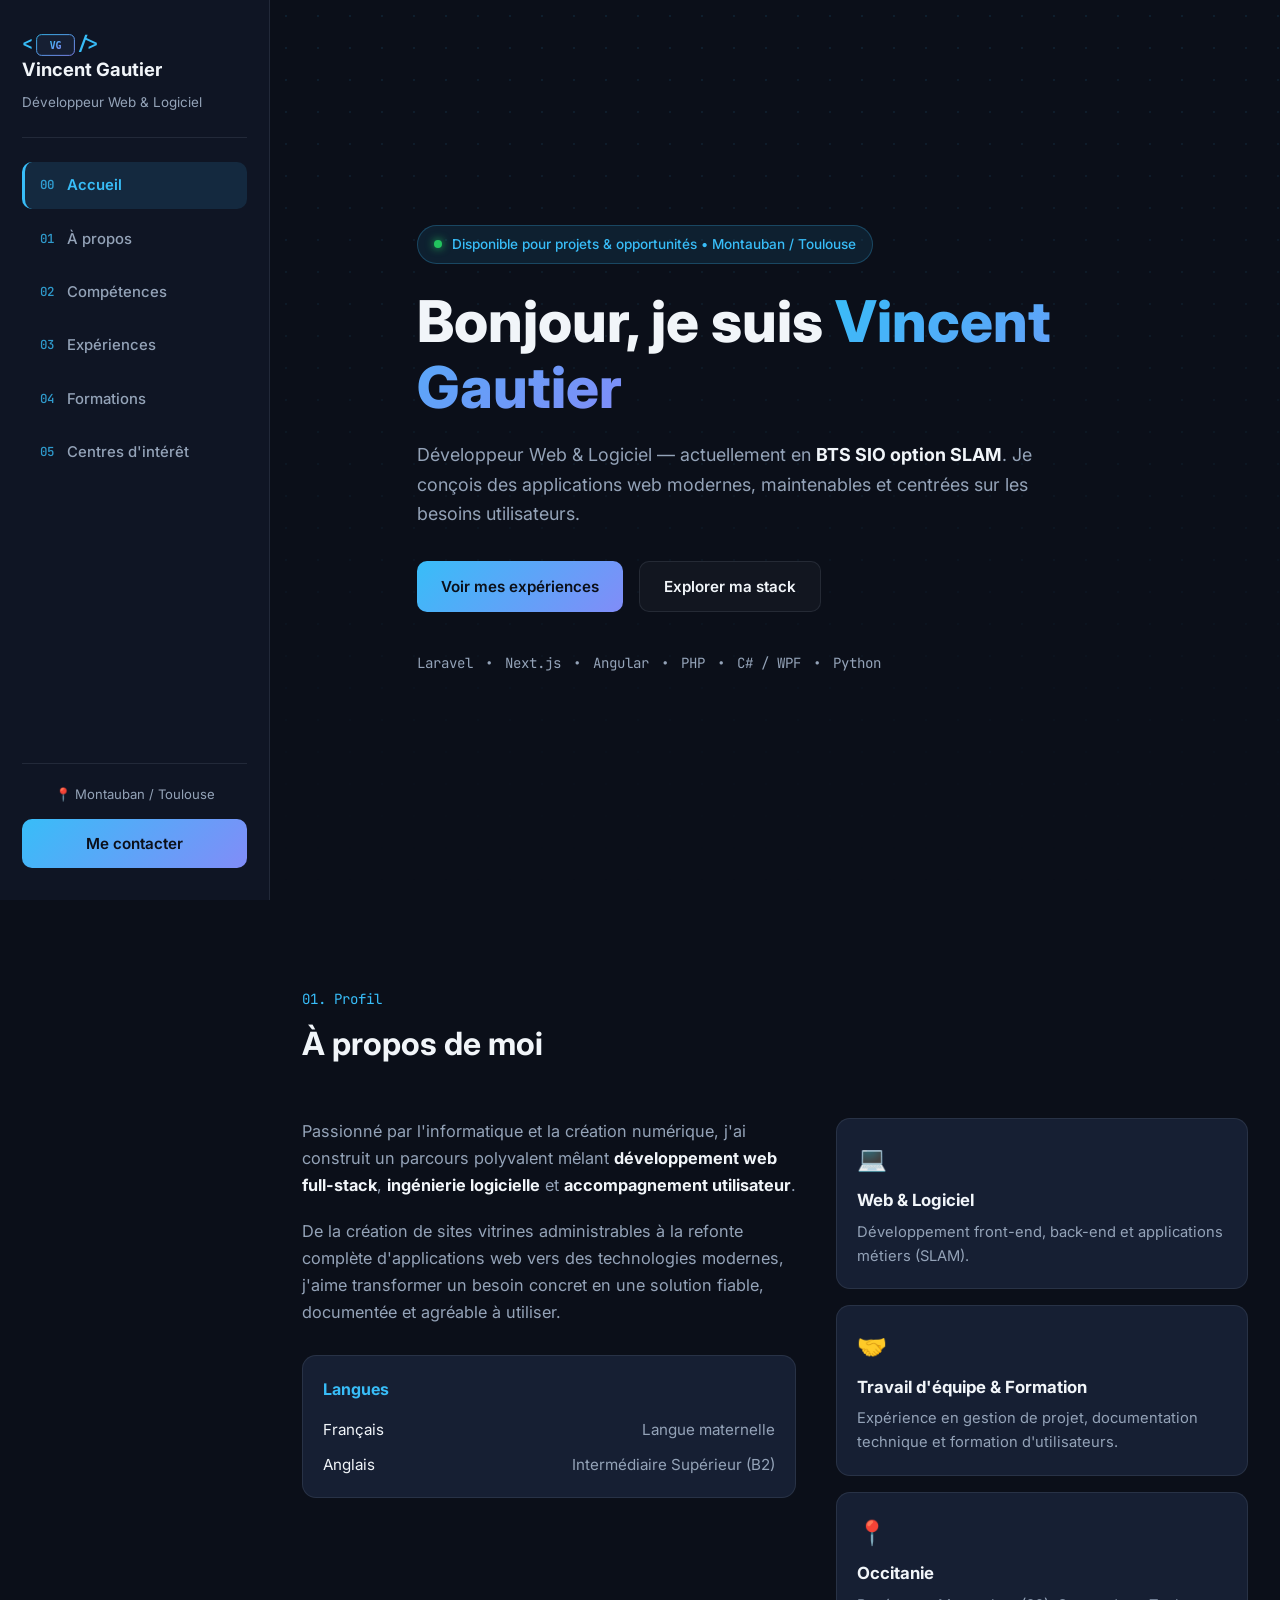
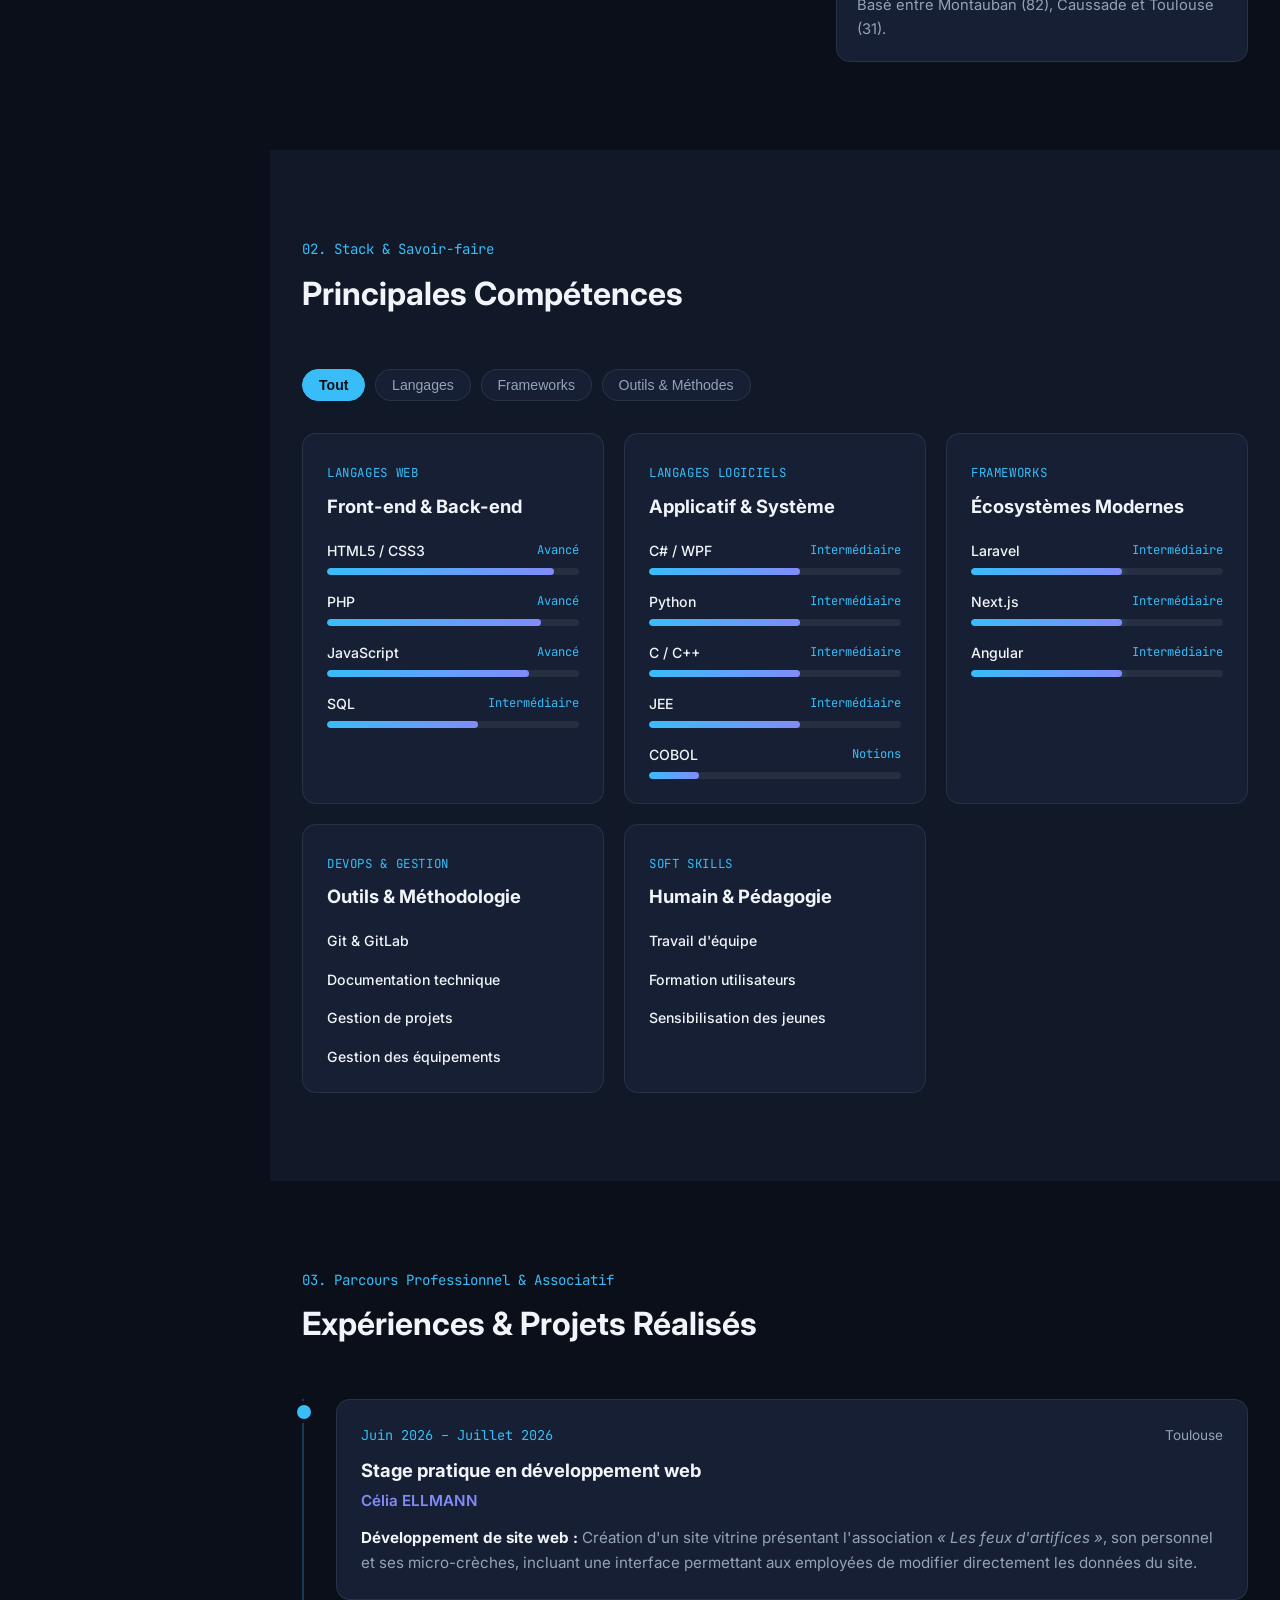
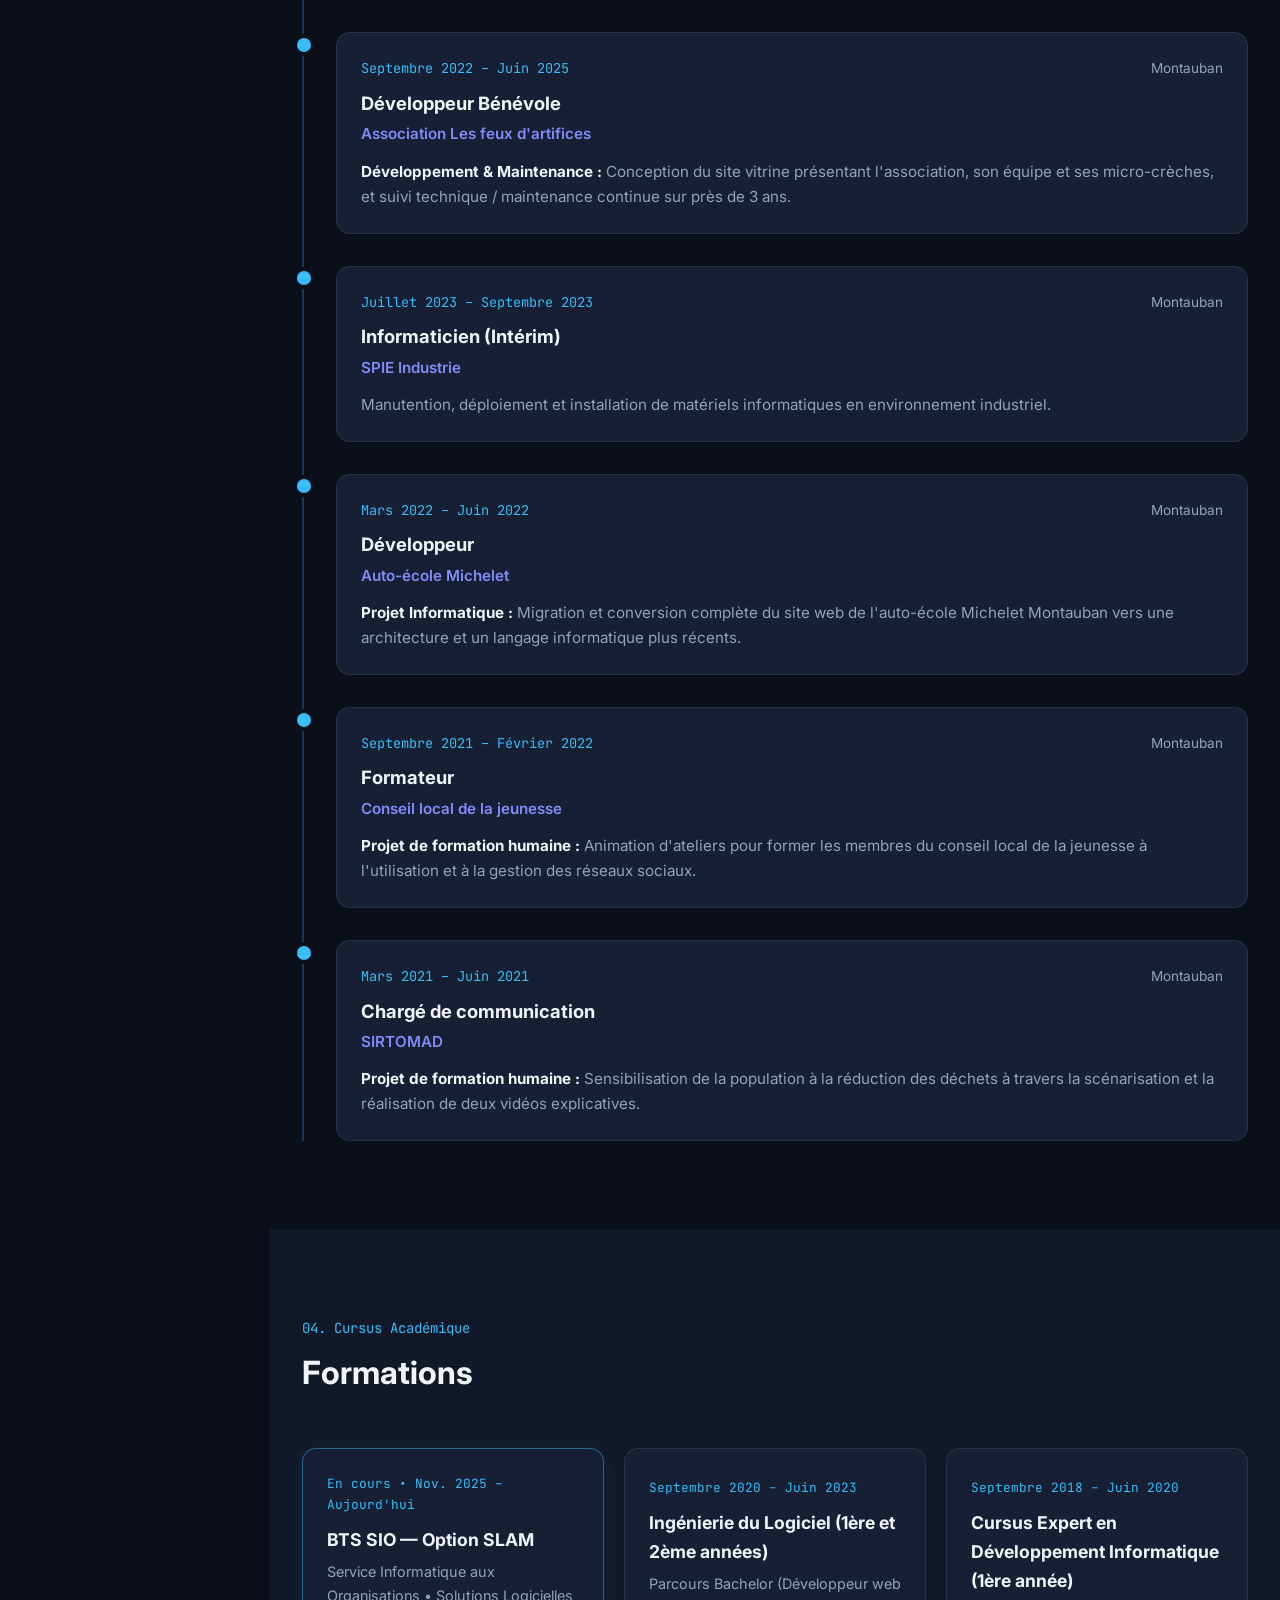
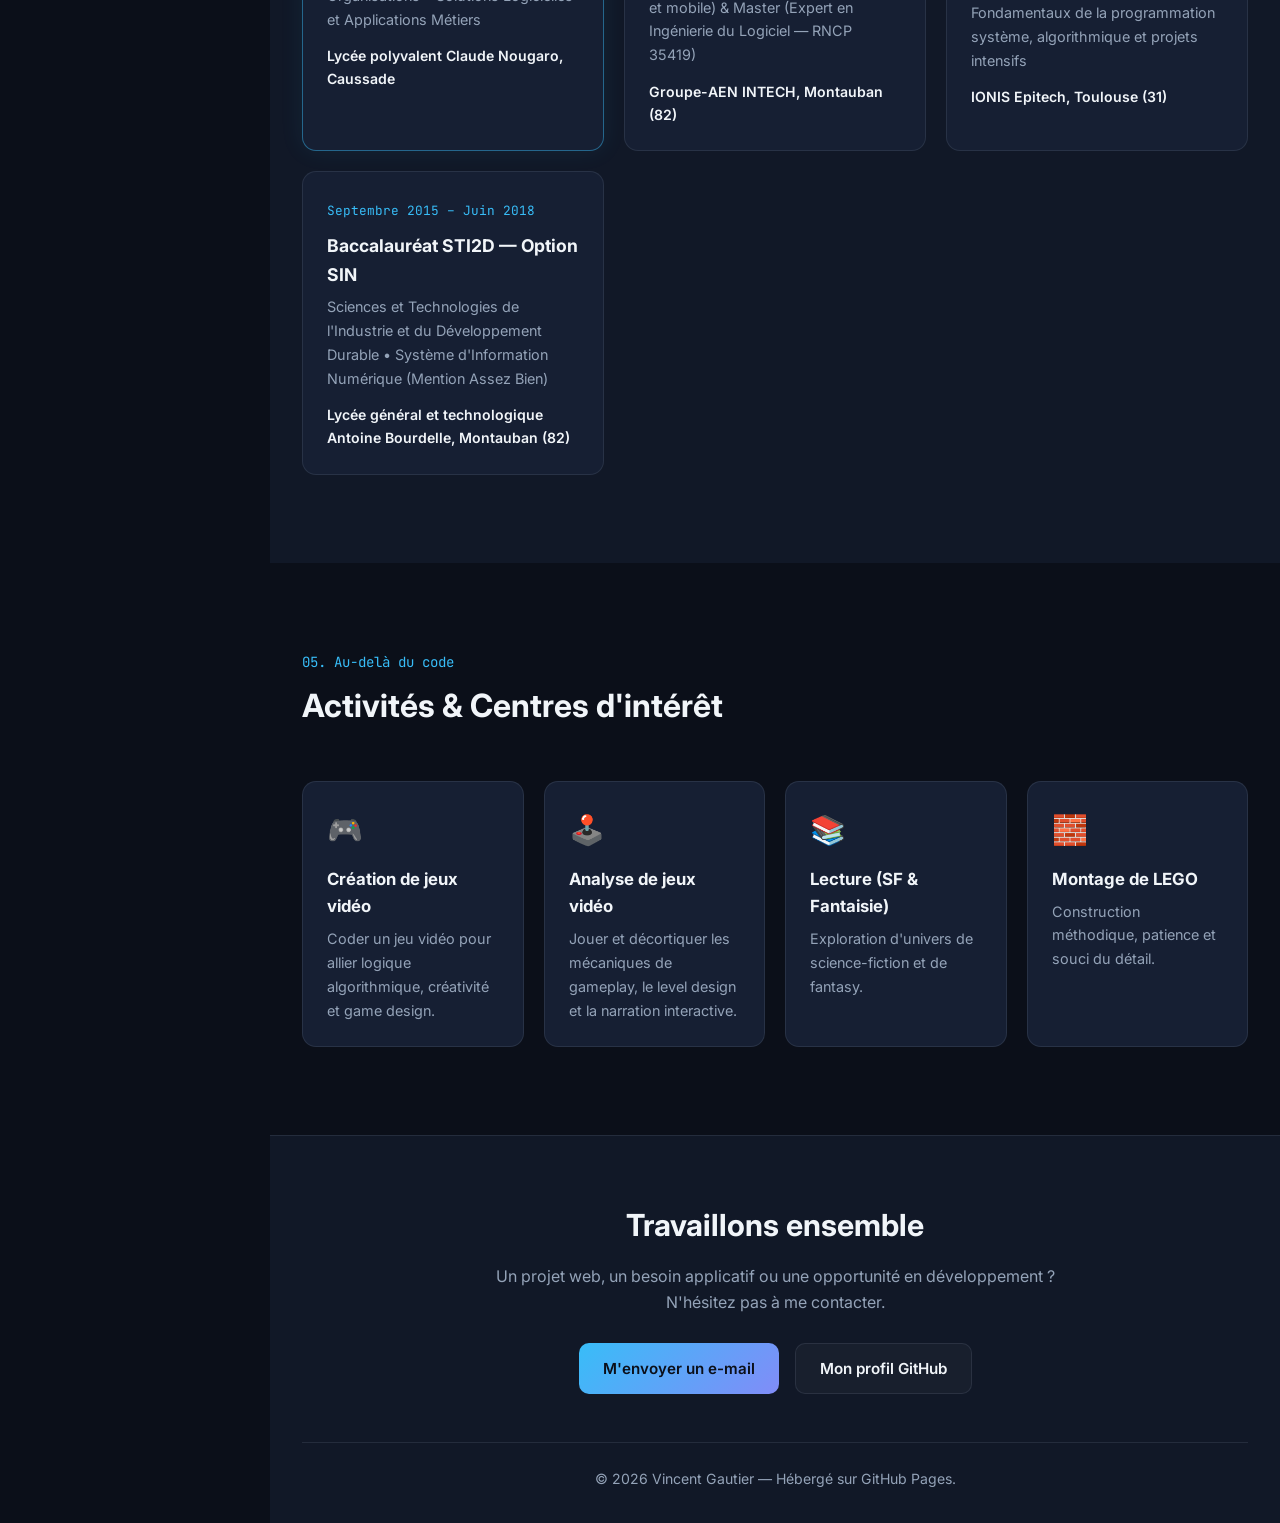
==== index.html @ a9431e76 "Update index.html" ====
<!DOCTYPE html>
<html lang="fr" class="scroll-smooth">
<head>
  <meta charset="UTF-8" />
  <meta name="viewport" content="width=device-width, initial-scale=1.0" />
  <title>Vincent Gautier — Développeur Web &amp; Logiciel</title>
  <meta name="description" content="Portfolio de Vincent Gautier, développeur web et logiciel basé à Montauban / Toulouse (Laravel, Next.js, Angular, C#, Python, PHP)." />
  <link rel="preconnect" href="https://fonts.googleapis.com">
  <link rel="preconnect" href="https://fonts.gstatic.com" crossorigin>
  <link href="https://fonts.googleapis.com/css2?family=Inter:wght@300;400;500;600;700;800&family=JetBrains+Mono:wght@400;500;600&display=swap" rel="stylesheet">
  <link rel="stylesheet" href="style.css" />
</head>
<body>
  <!-- Barre supérieure mobile uniquement -->
  <header class="mobile-topbar">
    <a href="#accueil" class="logo">
      <span class="logo-bracket">&lt;</span><img src="assets/vg-logo.svg" alt="VG" class="logo-img" /><span class="logo-bracket">/&gt;</span><br />
      <span class="logo-name">Vincent Gautier</span>
    </a>
    <button class="menu-toggle" id="menu-toggle" aria-label="Ouvrir le menu">
      <span></span>
      <span></span>
      <span></span>
    </button>
  </header>

  <!-- Overlay mobile -->
  <div class="sidebar-overlay" id="sidebar-overlay"></div>

  <!-- Navigation latérale gauche (Sidebar) -->
  <aside class="sidebar" id="sidebar">
    <div class="sidebar-header">
      <a href="#accueil" class="logo">
        <span class="logo-bracket">&lt;</span><img src="assets/vg-logo.svg" alt="VG" class="logo-img" /><span class="logo-bracket">/&gt;</span><br />
        <span class="logo-name">Vincent Gautier</span>
      </a>
      <p class="sidebar-role">Développeur Web &amp; Logiciel</p>
    </div>

    <nav class="nav-links" id="nav-links">
      <a href="#accueil" class="nav-item active">
        <span class="nav-num">00</span>
        <span>Accueil</span>
      </a>
      <a href="#a-propos" class="nav-item">
        <span class="nav-num">01</span>
        <span>À propos</span>
      </a>
      <a href="#competences" class="nav-item">
        <span class="nav-num">02</span>
        <span>Compétences</span>
      </a>
      <a href="#experiences" class="nav-item">
        <span class="nav-num">03</span>
        <span>Expériences</span>
      </a>
      <a href="#formations" class="nav-item">
        <span class="nav-num">04</span>
        <span>Formations</span>
      </a>
      <a href="#interets" class="nav-item">
        <span class="nav-num">05</span>
        <span>Centres d'intérêt</span>
      </a>
    </nav>

    <div class="sidebar-footer">
      <div class="sidebar-location">📍 Montauban / Toulouse</div>
      <a href="#contact" class="btn btn-primary btn-block">Me contacter</a>
    </div>
  </aside>

  <!-- Contenu principal -->
  <main class="main-content">
    <!-- Hero Section -->
    <section class="hero" id="accueil">
      <div class="hero-bg-grid"></div>
      <div class="container hero-content">
        <div class="hero-badge">
          <span class="status-dot"></span>
          Disponible pour projets &amp; opportunités • Montauban / Toulouse
        </div>
        <h1 class="hero-title">
          Bonjour, je suis <span class="gradient-text">Vincent Gautier</span>
        </h1>
        <p class="hero-subtitle">
          Développeur Web &amp; Logiciel — actuellement en <strong>BTS SIO option SLAM</strong>. Je conçois des applications web modernes, maintenables et centrées sur les besoins utilisateurs.
        </p>
        <div class="hero-actions">
          <a href="#experiences" class="btn btn-primary">Voir mes expériences</a>
          <a href="#competences" class="btn btn-outline">Explorer ma stack</a>
        </div>
        <div class="hero-tech-strip">
          <span>Laravel</span>
          <span>•</span>
          <span>Next.js</span>
          <span>•</span>
          <span>Angular</span>
          <span>•</span>
          <span>PHP</span>
          <span>•</span>
          <span>C# / WPF</span>
          <span>•</span>
          <span>Python</span>
        </div>
      </div>
    </section>

    <!-- À propos -->
    <section class="section" id="a-propos">
      <div class="container">
        <div class="section-header">
          <span class="section-tag">01. Profil</span>
          <h2>À propos de moi</h2>
        </div>
        <div class="about-grid">
          <div class="about-text">
            <p>
              Passionné par l'informatique et la création numérique, j'ai construit un parcours polyvalent mêlant <strong>développement web full-stack</strong>, <strong>ingénierie logicielle</strong> et <strong>accompagnement utilisateur</strong>.
            </p>
            <p>
              De la création de sites vitrines administrables à la refonte complète d'applications web vers des technologies modernes, j'aime transformer un besoin concret en une solution fiable, documentée et agréable à utiliser.
            </p>
            <div class="languages-box">
              <h3>Langues</h3>
              <div class="lang-list">
                <div class="lang-item">
                  <span class="lang-name">Français</span>
                  <span class="lang-level">Langue maternelle</span>
                </div>
                <div class="lang-item">
                  <span class="lang-name">Anglais</span>
                  <span class="lang-level">Intermédiaire Supérieur (B2)</span>
                </div>
              </div>
            </div>
          </div>
          <div class="about-cards">
            <div class="stat-card">
              <div class="stat-icon">💻</div>
              <h3>Web &amp; Logiciel</h3>
              <p>Développement front-end, back-end et applications métiers (SLAM).</p>
            </div>
            <div class="stat-card">
              <div class="stat-icon">🤝</div>
              <h3>Travail d'équipe &amp; Formation</h3>
              <p>Expérience en gestion de projet, documentation technique et formation d'utilisateurs.</p>
            </div>
            <div class="stat-card">
              <div class="stat-icon">📍</div>
              <h3>Occitanie</h3>
              <p>Basé entre Montauban (82), Caussade et Toulouse (31).</p>
            </div>
          </div>
        </div>
      </div>
    </section>

    <!-- Compétences -->
    <section class="section section-alt" id="competences">
      <div class="container">
        <div class="section-header">
          <span class="section-tag">02. Stack &amp; Savoir-faire</span>
          <h2>Principales Compétences</h2>
        </div>

        <div class="skills-filter" id="skills-filter">
          <button class="filter-btn active" data-filter="all">Tout</button>
          <button class="filter-btn" data-filter="langages">Langages</button>
          <button class="filter-btn" data-filter="frameworks">Frameworks</button>
          <button class="filter-btn" data-filter="outils">Outils &amp; Méthodes</button>
        </div>

        <div class="skills-grid" id="skills-grid">
          <!-- Langages Web -->
          <div class="skill-card" data-category="langages">
            <div class="skill-card-header">
              <span class="skill-category-badge">Langages Web</span>
            </div>
            <h3>Front-end &amp; Back-end</h3>
            <div class="skill-list">
              <div class="skill-item">
                <div class="skill-info">
                  <span class="skill-name">HTML5 / CSS3</span>
                  <span class="skill-level">Avancé</span>
                </div>
                <div class="skill-bar"><div class="skill-progress" style="width: 90%;"></div></div>
              </div>
              <div class="skill-item">
                <div class="skill-info">
                  <span class="skill-name">PHP</span>
                  <span class="skill-level">Avancé</span>
                </div>
                <div class="skill-bar"><div class="skill-progress" style="width: 85%;"></div></div>
              </div>
              <div class="skill-item">
                <div class="skill-info">
                  <span class="skill-name">JavaScript</span>
                  <span class="skill-level">Avancé</span>
                </div>
                <div class="skill-bar"><div class="skill-progress" style="width: 80%;"></div></div>
              </div>
              <div class="skill-item">
                <div class="skill-info">
                  <span class="skill-name">SQL</span>
                  <span class="skill-level">Intermédiaire</span>
                </div>
                <div class="skill-bar"><div class="skill-progress" style="width: 60%;"></div></div>
              </div>
            </div>
          </div>

          <!-- Langages Logiciels -->
          <div class="skill-card" data-category="langages">
            <div class="skill-card-header">
              <span class="skill-category-badge">Langages Logiciels</span>
            </div>
            <h3>Applicatif &amp; Système</h3>
            <div class="skill-list">
              <div class="skill-item">
                <div class="skill-info">
                  <span class="skill-name">C# / WPF</span>
                  <span class="skill-level">Intermédiaire</span>
                </div>
                <div class="skill-bar"><div class="skill-progress" style="width: 60%;"></div></div>
              </div>
              <div class="skill-item">
                <div class="skill-info">
                  <span class="skill-name">Python</span>
                  <span class="skill-level">Intermédiaire</span>
                </div>
                <div class="skill-bar"><div class="skill-progress" style="width: 60%;"></div></div>
              </div>
              <div class="skill-item">
                <div class="skill-info">
                  <span class="skill-name">C / C++</span>
                  <span class="skill-level">Intermédiaire</span>
                </div>
                <div class="skill-bar"><div class="skill-progress" style="width: 60%;"></div></div>
              </div>
              <div class="skill-item">
                <div class="skill-info">
                  <span class="skill-name">JEE</span>
                  <span class="skill-level">Intermédiaire</span>
                </div>
                <div class="skill-bar"><div class="skill-progress" style="width: 60%;"></div></div>
              </div>
              <div class="skill-item">
                <div class="skill-info">
                  <span class="skill-name">COBOL</span>
                  <span class="skill-level">Notions</span>
                </div>
                <div class="skill-bar"><div class="skill-progress" style="width: 20%;"></div></div>
              </div>
            </div>
          </div>

          <!-- Frameworks -->
          <div class="skill-card" data-category="frameworks">
            <div class="skill-card-header">
              <span class="skill-category-badge">Frameworks</span>
            </div>
            <h3>Écosystèmes Modernes</h3>
            <div class="skill-list">
              <div class="skill-item">
                <div class="skill-info">
                  <span class="skill-name">Laravel</span>
                  <span class="skill-level">Intermédiaire</span>
                </div>
                <div class="skill-bar"><div class="skill-progress highlight" style="width: 60%;"></div></div>
              </div>
              <div class="skill-item">
                <div class="skill-info">
                  <span class="skill-name">Next.js</span>
                  <span class="skill-level">Intermédiaire</span>
                </div>
                <div class="skill-bar"><div class="skill-progress highlight" style="width: 60%;"></div></div>
              </div>
              <div class="skill-item">
                <div class="skill-info">
                  <span class="skill-name">Angular</span>
                  <span class="skill-level">Intermédiaire</span>
                </div>
                <div class="skill-bar"><div class="skill-progress highlight" style="width: 60%;"></div></div>
              </div>
            </div>
          </div>

          <!-- Outils & Méthodes -->
          <div class="skill-card" data-category="outils">
            <div class="skill-card-header">
              <span class="skill-category-badge">DevOps &amp; Gestion</span>
            </div>
            <h3>Outils &amp; Méthodologie</h3>
            <div class="skill-list">
              <div class="skill-item">
                <div class="skill-info">
                  <span class="skill-name">Git &amp; GitLab</span>
                </div>
              </div>
              <div class="skill-item">
                <div class="skill-info">
                  <span class="skill-name">Documentation technique</span>
                </div>
              </div>
              <div class="skill-item">
                <div class="skill-info">
                  <span class="skill-name">Gestion de projets</span>
                </div>
              </div>
              <div class="skill-item">
                <div class="skill-info">
                  <span class="skill-name">Gestion des équipements</span>
                </div>
              </div>
            </div>
          </div>

          <!-- Soft Skills -->
          <div class="skill-card" data-category="outils">
            <div class="skill-card-header">
              <span class="skill-category-badge">Soft Skills</span>
            </div>
            <h3>Humain &amp; Pédagogie</h3>
            <div class="skill-list">
              <div class="skill-item">
                <div class="skill-info">
                  <span class="skill-name">Travail d'équipe</span>
                </div>
              </div>
              <div class="skill-item">
                <div class="skill-info">
                  <span class="skill-name">Formation utilisateurs</span>
                </div>
              </div>
              <div class="skill-item">
                <div class="skill-info">
                  <span class="skill-name">Sensibilisation des jeunes</span>
                </div>
              </div>
            </div>
          </div>
        </div>
      </div>
    </section>

    <!-- Expériences -->
    <section class="section" id="experiences">
      <div class="container">
        <div class="section-header">
          <span class="section-tag">03. Parcours Professionnel &amp; Associatif</span>
          <h2>Expériences &amp; Projets Réalisés</h2>
        </div>

        <div class="timeline">
          <article class="timeline-item">
            <div class="timeline-marker"></div>
            <div class="timeline-content">
              <div class="timeline-top">
                <span class="timeline-date">Juin 2026 – Juillet 2026</span>
                <span class="timeline-location">Toulouse</span>
              </div>
              <h3>Stage pratique en développement web</h3>
              <p class="timeline-company">Célia ELLMANN</p>
              <p class="timeline-desc">
                <strong>Développement de site web :</strong> Création d'un site vitrine présentant l'association <em>« Les feux d'artifices »</em>, son personnel et ses micro-crèches, incluant une interface permettant aux employées de modifier directement les données du site.
              </p>
            </div>
          </article>

          <article class="timeline-item">
            <div class="timeline-marker"></div>
            <div class="timeline-content">
              <div class="timeline-top">
                <span class="timeline-date">Septembre 2022 – Juin 2025</span>
                <span class="timeline-location">Montauban</span>
              </div>
              <h3>Développeur Bénévole</h3>
              <p class="timeline-company">Association Les feux d'artifices</p>
              <p class="timeline-desc">
                <strong>Développement &amp; Maintenance :</strong> Conception du site vitrine présentant l'association, son équipe et ses micro-crèches, et suivi technique / maintenance continue sur près de 3 ans.
              </p>
            </div>
          </article>

          <article class="timeline-item">
            <div class="timeline-marker"></div>
            <div class="timeline-content">
              <div class="timeline-top">
                <span class="timeline-date">Juillet 2023 – Septembre 2023</span>
                <span class="timeline-location">Montauban</span>
              </div>
              <h3>Informaticien (Intérim)</h3>
              <p class="timeline-company">SPIE Industrie</p>
              <p class="timeline-desc">
                Manutention, déploiement et installation de matériels informatiques en environnement industriel.
              </p>
            </div>
          </article>

          <article class="timeline-item">
            <div class="timeline-marker"></div>
            <div class="timeline-content">
              <div class="timeline-top">
                <span class="timeline-date">Mars 2022 – Juin 2022</span>
                <span class="timeline-location">Montauban</span>
              </div>
              <h3>Développeur</h3>
              <p class="timeline-company">Auto-école Michelet</p>
              <p class="timeline-desc">
                <strong>Projet Informatique :</strong> Migration et conversion complète du site web de l'auto-école Michelet Montauban vers une architecture et un langage informatique plus récents.
              </p>
            </div>
          </article>

          <article class="timeline-item">
            <div class="timeline-marker"></div>
            <div class="timeline-content">
              <div class="timeline-top">
                <span class="timeline-date">Septembre 2021 – Février 2022</span>
                <span class="timeline-location">Montauban</span>
              </div>
              <h3>Formateur</h3>
              <p class="timeline-company">Conseil local de la jeunesse</p>
              <p class="timeline-desc">
                <strong>Projet de formation humaine :</strong> Animation d'ateliers pour former les membres du conseil local de la jeunesse à l'utilisation et à la gestion des réseaux sociaux.
              </p>
            </div>
          </article>

          <article class="timeline-item">
            <div class="timeline-marker"></div>
            <div class="timeline-content">
              <div class="timeline-top">
                <span class="timeline-date">Mars 2021 – Juin 2021</span>
                <span class="timeline-location">Montauban</span>
              </div>
              <h3>Chargé de communication</h3>
              <p class="timeline-company">SIRTOMAD</p>
              <p class="timeline-desc">
                <strong>Projet de formation humaine :</strong> Sensibilisation de la population à la réduction des déchets à travers la scénarisation et la réalisation de deux vidéos explicatives.
              </p>
            </div>
          </article>
        </div>
      </div>
    </section>

    <!-- Formations -->
    <section class="section section-alt" id="formations">
      <div class="container">
        <div class="section-header">
          <span class="section-tag">04. Cursus Académique</span>
          <h2>Formations</h2>
        </div>

        <div class="education-grid">
          <div class="edu-card current">
            <div class="edu-badge">En cours • Nov. 2025 – Aujourd'hui</div>
            <h3>BTS SIO — Option SLAM</h3>
            <p class="edu-subtitle">Service Informatique aux Organisations • Solutions Logicielles et Applications Métiers</p>
            <p class="edu-school">Lycée polyvalent Claude Nougaro, Caussade</p>
          </div>

          <div class="edu-card">
            <div class="edu-badge">Septembre 2020 – Juin 2023</div>
            <h3>Ingénierie du Logiciel (1ère et 2ème années)</h3>
            <p class="edu-subtitle">Parcours Bachelor (Développeur web et mobile) &amp; Master (Expert en Ingénierie du Logiciel — RNCP 35419)</p>
            <p class="edu-school">Groupe-AEN INTECH, Montauban (82)</p>
          </div>

          <div class="edu-card">
            <div class="edu-badge">Septembre 2018 – Juin 2020</div>
            <h3>Cursus Expert en Développement Informatique (1ère année)</h3>
            <p class="edu-subtitle">Fondamentaux de la programmation système, algorithmique et projets intensifs</p>
            <p class="edu-school">IONIS Epitech, Toulouse (31)</p>
          </div>

          <div class="edu-card">
            <div class="edu-badge">Septembre 2015 – Juin 2018</div>
            <h3>Baccalauréat STI2D — Option SIN</h3>
            <p class="edu-subtitle">Sciences et Technologies de l'Industrie et du Développement Durable • Système d'Information Numérique (Mention Assez Bien)</p>
            <p class="edu-school">Lycée général et technologique Antoine Bourdelle, Montauban (82)</p>
          </div>
        </div>
      </div>
    </section>

    <!-- Centres d'intérêt -->
    <section class="section" id="interets">
      <div class="container">
        <div class="section-header">
          <span class="section-tag">05. Au-delà du code</span>
          <h2>Activités &amp; Centres d'intérêt</h2>
        </div>

        <div class="interests-grid">
          <div class="interest-card">
            <span class="interest-icon">🎮</span>
            <h3>Création de jeux vidéo</h3>
            <p>Coder un jeu vidéo pour allier logique algorithmique, créativité et game design.</p>
          </div>
          <div class="interest-card">
            <span class="interest-icon">🕹️</span>
            <h3>Analyse de jeux vidéo</h3>
            <p>Jouer et décortiquer les mécaniques de gameplay, le level design et la narration interactive.</p>
          </div>
          <div class="interest-card">
            <span class="interest-icon">📚</span>
            <h3>Lecture (SF &amp; Fantaisie)</h3>
            <p>Exploration d'univers de science-fiction et de fantasy.</p>
          </div>
          <div class="interest-card">
            <span class="interest-icon">🧱</span>
            <h3>Montage de LEGO</h3>
            <p>Construction méthodique, patience et souci du détail.</p>
          </div>
        </div>
      </div>
    </section>

    <!-- Contact / Footer -->
    <footer class="footer" id="contact">
      <div class="container footer-content">
        <div class="footer-cta">
          <h2>Travaillons ensemble</h2>
          <p>Un projet web, un besoin applicatif ou une opportunité en développement ? N'hésitez pas à me contacter.</p>
          <div class="footer-buttons">
            <a href="mailto:contact@exemple.fr" class="btn btn-primary">M'envoyer un e-mail</a>
            <a href="https://github.com/" target="_blank" rel="noopener noreferrer" class="btn btn-outline">Mon profil GitHub</a>
          </div>
        </div>
        <div class="footer-bottom">
          <p>© <span id="year"></span> Vincent Gautier — Hébergé sur GitHub Pages.</p>
        </div>
      </div>
    </footer>
  </main>

  <script src="script.js"></script>
</body>
</html>
---- style.css ----
:root {
  --bg: #0b0f19;
  --bg-alt: #111827;
  --sidebar-bg: #0f1524;
  --card-bg: #161f33;
  --card-border: rgba(148, 163, 184, 0.14);
  --text: #f1f5f9;
  --text-muted: #94a3b8;
  --primary: #38bdf8;
  --primary-dark: #0284c7;
  --accent: #818cf8;
  --sidebar-width: 270px;
  --radius: 14px;
  --transition: 0.25s ease;
}

* {
  box-sizing: border-box;
  margin: 0;
  padding: 0;
}

body {
  font-family: 'Inter', -apple-system, BlinkMacSystemFont, sans-serif;
  background-color: var(--bg);
  color: var(--text);
  line-height: 1.65;
  overflow-x: hidden;
}

.container {
  width: 100%;
  max-width: 1040px;
  margin: 0 auto;
  padding: 0 2rem;
}

/* Barre mobile (masquée sur desktop) */
.mobile-topbar {
  display: none;
}

.sidebar-overlay {
  display: none;
}

/* Menu latéral gauche (Sidebar) */
.sidebar {
  position: fixed;
  top: 0;
  left: 0;
  width: var(--sidebar-width);
  height: 100vh;
  background: var(--sidebar-bg);
  border-right: 1px solid var(--card-border);
  display: flex;
  flex-direction: column;
  justify-content: space-between;
  padding: 2rem 1.4rem;
  z-index: 1000;
  transition: transform 0.3s ease;
}

.sidebar-header {
  padding-bottom: 1.5rem;
  border-bottom: 1px solid var(--card-border);
}

.logo {
  display: inline-block;
  line-height: 1.25;
  text-decoration: none;
  color: var(--text);
  font-weight: 700;
  font-size: 1.15rem;
}

.logo-bracket {
  font-family: 'JetBrains Mono', monospace;
  color: var(--primary);
}

.logo-img {
  height: 22px;
  width: auto;
  vertical-align: middle;
  margin: 0 0.15rem;
}

.logo-name {
  display: inline-block;
  margin-top: 0.15rem;
}

.sidebar-role {
  margin-top: 0.45rem;
  font-size: 0.84rem;
  color: var(--text-muted);
}

.nav-links {
  display: flex;
  flex-direction: column;
  gap: 0.4rem;
  margin: 1.5rem 0 auto;
}

.nav-item {
  display: flex;
  align-items: center;
  gap: 0.85rem;
  padding: 0.7rem 0.9rem;
  border-radius: 10px;
  text-decoration: none;
  color: var(--text-muted);
  font-size: 0.93rem;
  font-weight: 500;
  transition: all var(--transition);
  border-left: 3px solid transparent;
}

.nav-num {
  font-family: 'JetBrains Mono', monospace;
  font-size: 0.78rem;
  color: var(--primary);
  opacity: 0.8;
}

.nav-item:hover {
  background: rgba(56, 189, 248, 0.08);
  color: var(--text);
}

.nav-item.active {
  background: rgba(56, 189, 248, 0.12);
  color: var(--primary);
  border-left-color: var(--primary);
  font-weight: 600;
}

.sidebar-footer {
  padding-top: 1.25rem;
  border-top: 1px solid var(--card-border);
  display: flex;
  flex-direction: column;
  gap: 0.85rem;
}

.sidebar-location {
  font-size: 0.82rem;
  color: var(--text-muted);
  text-align: center;
}

.btn-block {
  width: 100%;
}

/* Zone de contenu décalée à droite de la sidebar */
.main-content {
  margin-left: var(--sidebar-width);
  min-height: 100vh;
}

/* Buttons */
.btn {
  display: inline-flex;
  align-items: center;
  justify-content: center;
  padding: 0.75rem 1.5rem;
  border-radius: 10px;
  font-weight: 600;
  font-size: 0.95rem;
  text-decoration: none;
  transition: all var(--transition);
  cursor: pointer;
}

.btn-primary {
  background: linear-gradient(135deg, var(--primary), var(--accent));
  color: #0b0f19;
  border: none;
}

.btn-primary:hover {
  transform: translateY(-2px);
  box-shadow: 0 8px 25px rgba(56, 189, 248, 0.3);
}

.btn-outline {
  border: 1px solid var(--card-border);
  color: var(--text);
  background: rgba(255, 255, 255, 0.03);
}

.btn-outline:hover {
  border-color: var(--primary);
  color: var(--primary);
}

/* Hero */
.hero {
  position: relative;
  min-height: 100vh;
  display: flex;
  align-items: center;
  padding: 4rem 0;
}

.hero-bg-grid {
  position: absolute;
  inset: 0;
  background-image: radial-gradient(rgba(56, 189, 248, 0.12) 1px, transparent 1px);
  background-size: 32px 32px;
  mask-image: linear-gradient(to bottom, rgba(0,0,0,0.8), transparent);
  pointer-events: none;
}

.hero-content {
  position: relative;
  z-index: 1;
  max-width: 780px;
}

.hero-badge {
  display: inline-flex;
  align-items: center;
  gap: 0.6rem;
  padding: 0.45rem 1rem;
  border-radius: 999px;
  background: rgba(56, 189, 248, 0.1);
  border: 1px solid rgba(56, 189, 248, 0.25);
  color: var(--primary);
  font-size: 0.85rem;
  font-weight: 500;
  margin-bottom: 1.5rem;
}

.status-dot {
  width: 8px;
  height: 8px;
  border-radius: 50%;
  background: #22c55e;
  box-shadow: 0 0 8px #22c55e;
}

.hero-title {
  font-size: clamp(2.3rem, 4.5vw, 3.6rem);
  font-weight: 800;
  line-height: 1.15;
  margin-bottom: 1.25rem;
}

.gradient-text {
  background: linear-gradient(135deg, var(--primary), var(--accent));
  -webkit-background-clip: text;
  -webkit-text-fill-color: transparent;
}

.hero-subtitle {
  font-size: 1.12rem;
  color: var(--text-muted);
  margin-bottom: 2rem;
  max-width: 650px;
}

.hero-subtitle strong {
  color: var(--text);
}

.hero-actions {
  display: flex;
  flex-wrap: wrap;
  gap: 1rem;
  margin-bottom: 2.5rem;
}

.hero-tech-strip {
  display: flex;
  flex-wrap: wrap;
  gap: 0.75rem;
  font-family: 'JetBrains Mono', monospace;
  font-size: 0.88rem;
  color: var(--text-muted);
}

/* Sections */
.section {
  padding: 5.5rem 0;
}

.section-alt {
  background-color: var(--bg-alt);
}

.section-header {
  margin-bottom: 3rem;
}

.section-tag {
  font-family: 'JetBrains Mono', monospace;
  color: var(--primary);
  font-size: 0.88rem;
  display: block;
  margin-bottom: 0.4rem;
}

.section-header h2 {
  font-size: 2rem;
  font-weight: 700;
}

/* About */
.about-grid {
  display: grid;
  grid-template-columns: 1.2fr 1fr;
  gap: 2.5rem;
  align-items: start;
}

.about-text p {
  color: var(--text-muted);
  margin-bottom: 1.2rem;
  font-size: 1.02rem;
}

.about-text strong {
  color: var(--text);
}

.languages-box {
  margin-top: 1.8rem;
  padding: 1.25rem;
  background: var(--card-bg);
  border: 1px solid var(--card-border);
  border-radius: var(--radius);
}

.languages-box h3 {
  font-size: 1rem;
  margin-bottom: 0.9rem;
  color: var(--primary);
}

.lang-list {
  display: flex;
  flex-direction: column;
  gap: 0.65rem;
}

.lang-item {
  display: flex;
  justify-content: space-between;
  font-size: 0.95rem;
}

.lang-level {
  color: var(--text-muted);
}

.about-cards {
  display: flex;
  flex-direction: column;
  gap: 1rem;
}

.stat-card {
  background: var(--card-bg);
  border: 1px solid var(--card-border);
  border-radius: var(--radius);
  padding: 1.25rem;
  transition: transform var(--transition), border-color var(--transition);
}

.stat-card:hover {
  transform: translateY(-3px);
  border-color: rgba(56, 189, 248, 0.4);
}

.stat-icon {
  font-size: 1.5rem;
  margin-bottom: 0.5rem;
}

.stat-card h3 {
  font-size: 1.05rem;
  margin-bottom: 0.3rem;
}

.stat-card p {
  color: var(--text-muted);
  font-size: 0.92rem;
}

/* Skills */
.skills-filter {
  display: flex;
  flex-wrap: wrap;
  gap: 0.6rem;
  margin-bottom: 2rem;
}

.filter-btn {
  padding: 0.45rem 1rem;
  border-radius: 999px;
  border: 1px solid var(--card-border);
  background: var(--card-bg);
  color: var(--text-muted);
  font-size: 0.88rem;
  cursor: pointer;
  transition: all var(--transition);
}

.filter-btn.active,
.filter-btn:hover {
  background: var(--primary);
  color: #0b0f19;
  border-color: var(--primary);
  font-weight: 600;
}

.skills-grid {
  display: grid;
  grid-template-columns: repeat(auto-fit, minmax(280px, 1fr));
  gap: 1.25rem;
}

.skill-card {
  background: var(--card-bg);
  border: 1px solid var(--card-border);
  border-radius: var(--radius);
  padding: 1.5rem;
  transition: all var(--transition);
}

.skill-card.hidden {
  display: none;
}

.skill-card:hover {
  border-color: rgba(56, 189, 248, 0.4);
  transform: translateY(-3px);
}

.skill-category-badge {
  font-family: 'JetBrains Mono', monospace;
  font-size: 0.78rem;
  color: var(--primary);
  text-transform: uppercase;
  letter-spacing: 0.05em;
}

.skill-card h3 {
  font-size: 1.15rem;
  margin: 0.4rem 0 1.1rem;
}

/* Skill Levels & Progress Bars */
.skill-list {
  display: flex;
  flex-direction: column;
  gap: 0.95rem;
}

.skill-item {
  display: flex;
  flex-direction: column;
  gap: 0.35rem;
}

.skill-info {
  display: flex;
  justify-content: space-between;
  align-items: center;
  font-size: 0.88rem;
}

.skill-name {
  font-weight: 500;
  color: var(--text);
}

.skill-level {
  font-family: 'JetBrains Mono', monospace;
  font-size: 0.76rem;
  color: var(--primary);
}

.skill-bar {
  width: 100%;
  height: 7px;
  background: rgba(255, 255, 255, 0.07);
  border-radius: 999px;
  overflow: hidden;
}

.skill-progress {
  height: 100%;
  background: linear-gradient(90deg, var(--primary), var(--accent));
  border-radius: 999px;
  transition: width 0.6s ease;
}

.skill-progress.highlight {
  box-shadow: 0 0 10px rgba(56, 189, 248, 0.45);
}

/* Timeline */
.timeline {
  position: relative;
  padding-left: 2rem;
  border-left: 2px solid rgba(56, 189, 248, 0.25);
  display: flex;
  flex-direction: column;
  gap: 2rem;
}

.timeline-item {
  position: relative;
}

.timeline-marker {
  position: absolute;
  left: -2.45rem;
  top: 0.35rem;
  width: 14px;
  height: 14px;
  border-radius: 50%;
  background: var(--primary);
  box-shadow: 0 0 0 4px var(--bg);
}

.timeline-content {
  background: var(--card-bg);
  border: 1px solid var(--card-border);
  border-radius: var(--radius);
  padding: 1.5rem;
  transition: border-color var(--transition);
}

.timeline-content:hover {
  border-color: rgba(56, 189, 248, 0.4);
}

.timeline-top {
  display: flex;
  flex-wrap: wrap;
  justify-content: space-between;
  gap: 0.5rem;
  margin-bottom: 0.5rem;
  font-size: 0.85rem;
}

.timeline-date {
  font-family: 'JetBrains Mono', monospace;
  color: var(--primary);
}

.timeline-location {
  color: var(--text-muted);
}

.timeline-content h3 {
  font-size: 1.15rem;
  margin-bottom: 0.2rem;
}

.timeline-company {
  font-weight: 600;
  color: var(--accent);
  font-size: 0.95rem;
  margin-bottom: 0.75rem;
}

.timeline-desc {
  color: var(--text-muted);
  font-size: 0.95rem;
}

.timeline-desc strong {
  color: var(--text);
}

/* Education */
.education-grid {
  display: grid;
  grid-template-columns: repeat(auto-fit, minmax(260px, 1fr));
  gap: 1.25rem;
}

.edu-card {
  background: var(--card-bg);
  border: 1px solid var(--card-border);
  border-radius: var(--radius);
  padding: 1.5rem;
}

.edu-card.current {
  border-color: rgba(56, 189, 248, 0.45);
  box-shadow: 0 0 25px rgba(56, 189, 248, 0.08);
}

.edu-badge {
  display: inline-block;
  font-family: 'JetBrains Mono', monospace;
  font-size: 0.8rem;
  color: var(--primary);
  margin-bottom: 0.6rem;
}

.edu-card h3 {
  font-size: 1.1rem;
  margin-bottom: 0.4rem;
}

.edu-subtitle {
  color: var(--text-muted);
  font-size: 0.9rem;
  margin-bottom: 0.8rem;
}

.edu-school {
  font-size: 0.88rem;
  font-weight: 600;
  color: var(--text);
}

/* Interests */
.interests-grid {
  display: grid;
  grid-template-columns: repeat(auto-fit, minmax(210px, 1fr));
  gap: 1.25rem;
}

.interest-card {
  background: var(--card-bg);
  border: 1px solid var(--card-border);
  border-radius: var(--radius);
  padding: 1.5rem;
  text-align: left;
  transition: transform var(--transition);
}

.interest-card:hover {
  transform: translateY(-4px);
}

.interest-icon {
  font-size: 1.8rem;
  display: block;
  margin-bottom: 0.75rem;
}

.interest-card h3 {
  font-size: 1.05rem;
  margin-bottom: 0.4rem;
}

.interest-card p {
  font-size: 0.9rem;
  color: var(--text-muted);
}

/* Footer */
.footer {
  background: var(--bg-alt);
  border-top: 1px solid var(--card-border);
  padding: 4rem 0 2rem;
}

.footer-cta {
  text-align: center;
  max-width: 600px;
  margin: 0 auto 3rem;
}

.footer-cta h2 {
  font-size: 1.9rem;
  margin-bottom: 0.75rem;
}

.footer-cta p {
  color: var(--text-muted);
  margin-bottom: 1.75rem;
}

.footer-buttons {
  display: flex;
  justify-content: center;
  flex-wrap: wrap;
  gap: 1rem;
}

.footer-bottom {
  text-align: center;
  padding-top: 1.5rem;
  border-top: 1px solid var(--card-border);
  color: var(--text-muted);
  font-size: 0.88rem;
}

/* Responsive (Tablette & Mobile) */
@media (max-width: 900px) {
  .about-grid {
    grid-template-columns: 1fr;
  }

  .mobile-topbar {
    position: fixed;
    top: 0;
    left: 0;
    width: 100%;
    height: 74px;
    background: rgba(15, 21, 36, 0.92);
    backdrop-filter: blur(12px);
    border-bottom: 1px solid var(--card-border);
    display: flex;
    align-items: center;
    justify-content: space-between;
    padding: 0 1.25rem;
    z-index: 1001;
  }

  .menu-toggle {
    display: flex;
    flex-direction: column;
    gap: 5px;
    background: none;
    border: none;
    cursor: pointer;
    padding: 0.25rem;
  }

  .menu-toggle span {
    width: 24px;
    height: 2px;
    background: var(--text);
    border-radius: 2px;
  }

  .sidebar {
    transform: translateX(-100%);
    z-index: 1003;
  }

  .sidebar.open {
    transform: translateX(0);
  }

  .sidebar-overlay {
    position: fixed;
    inset: 0;
    background: rgba(0, 0, 0, 0.6);
    z-index: 1002;
    display: none;
  }

  .sidebar-overlay.open {
    display: block;
  }

  .main-content {
    margin-left: 0;
    padding-top: 74px;
  }

  .hero {
    min-height: calc(100vh - 74px);
  }
}
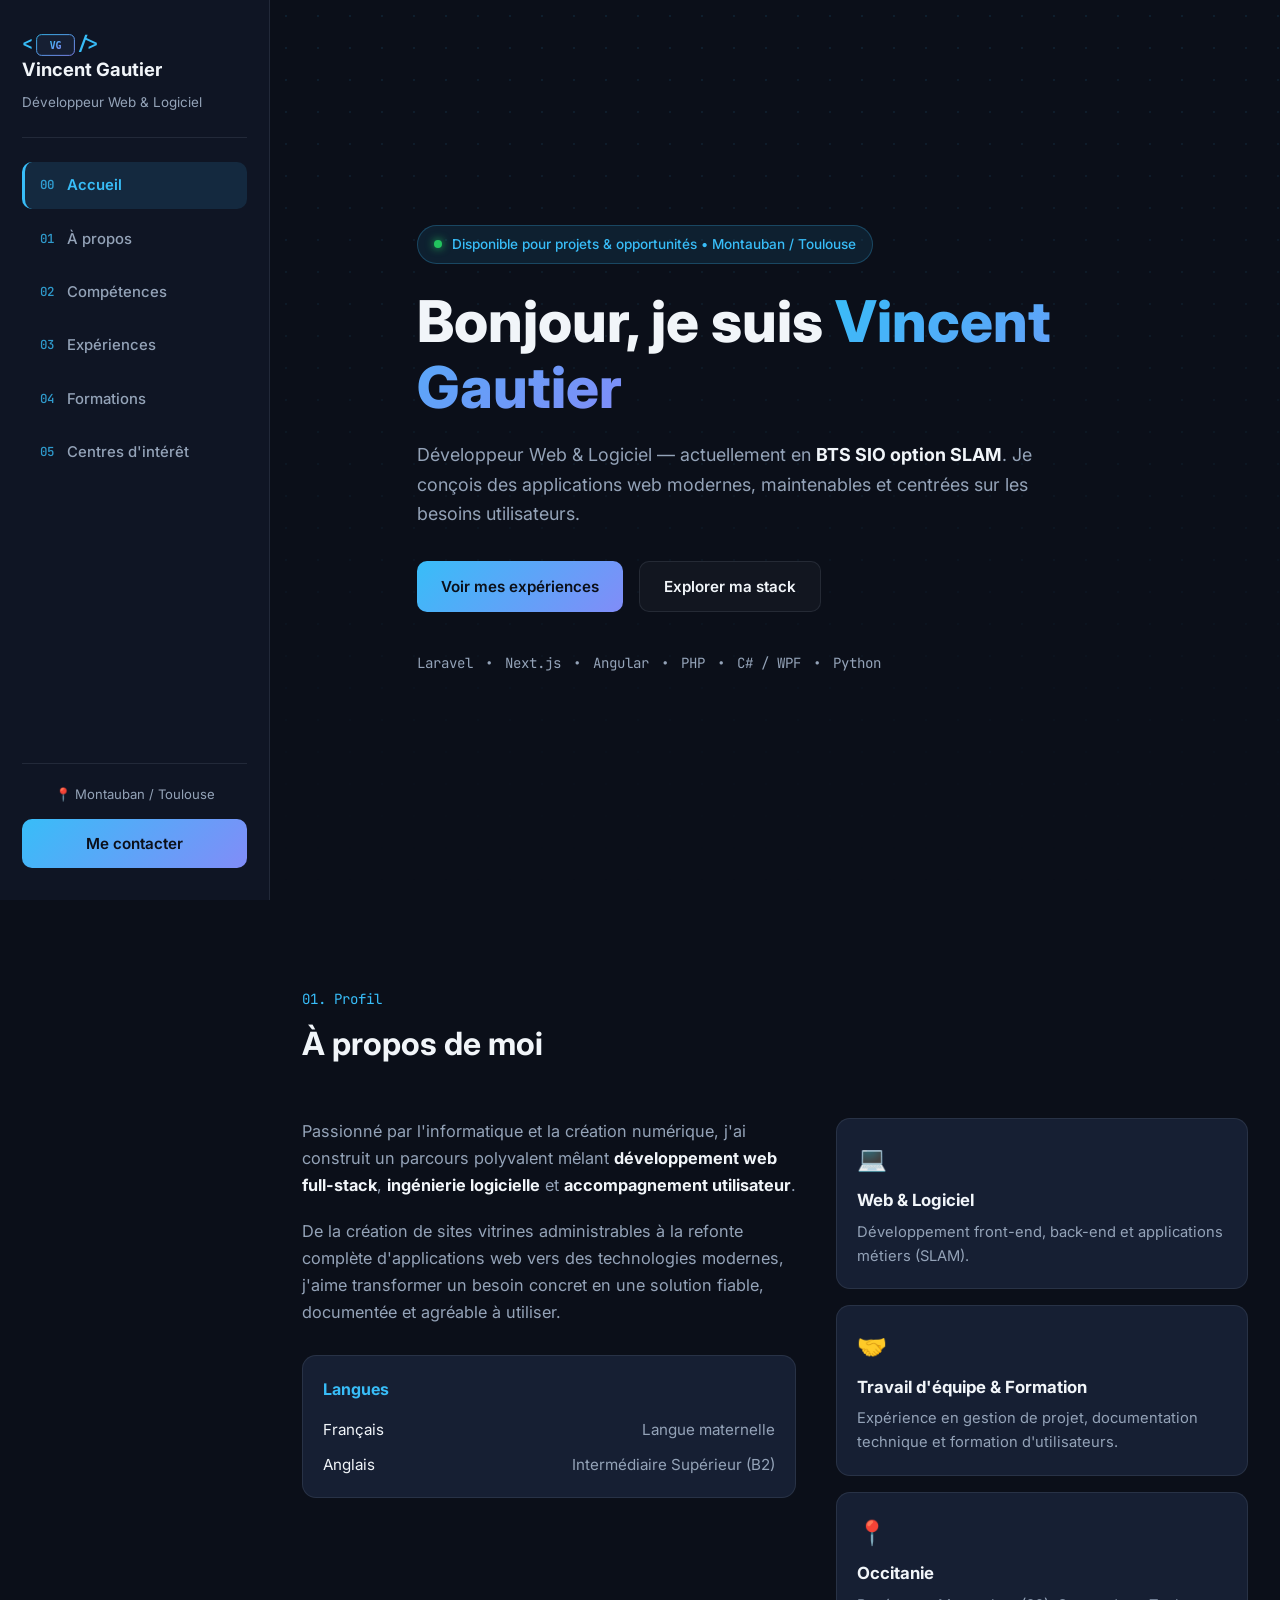
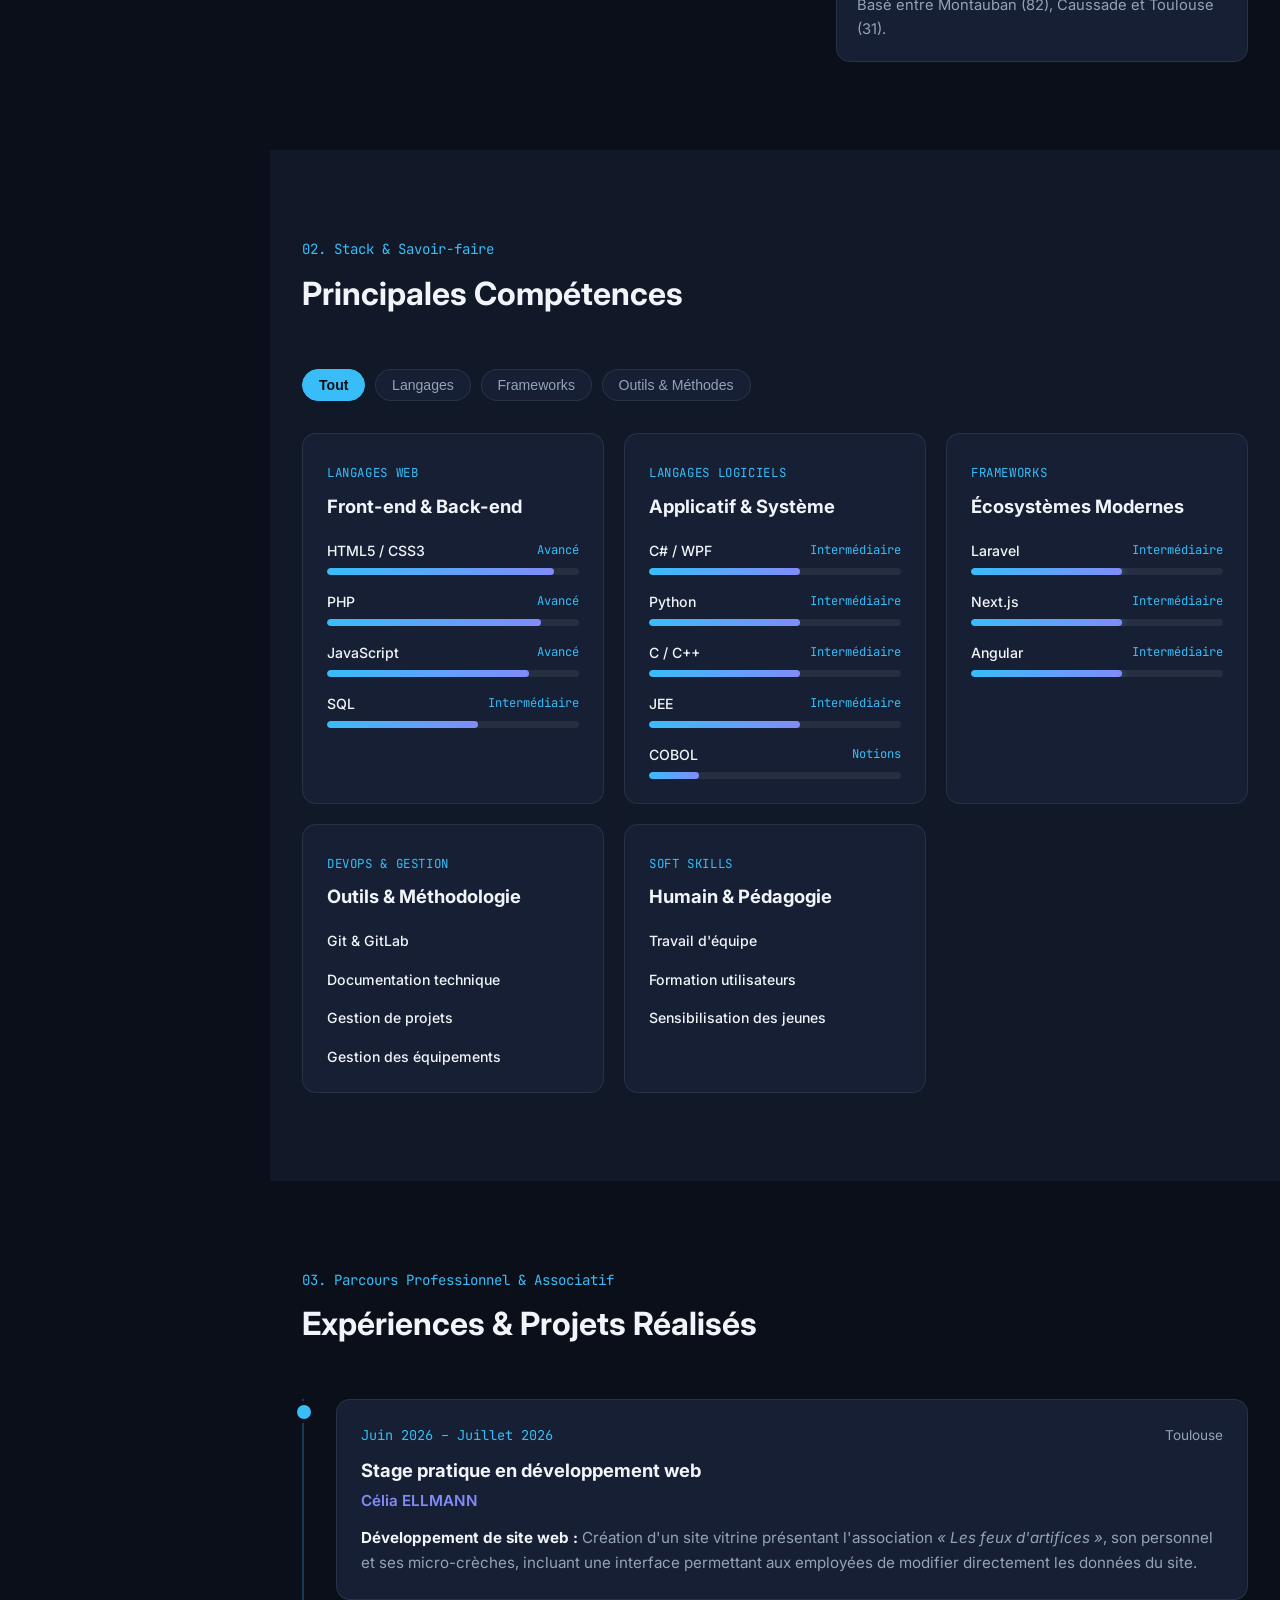
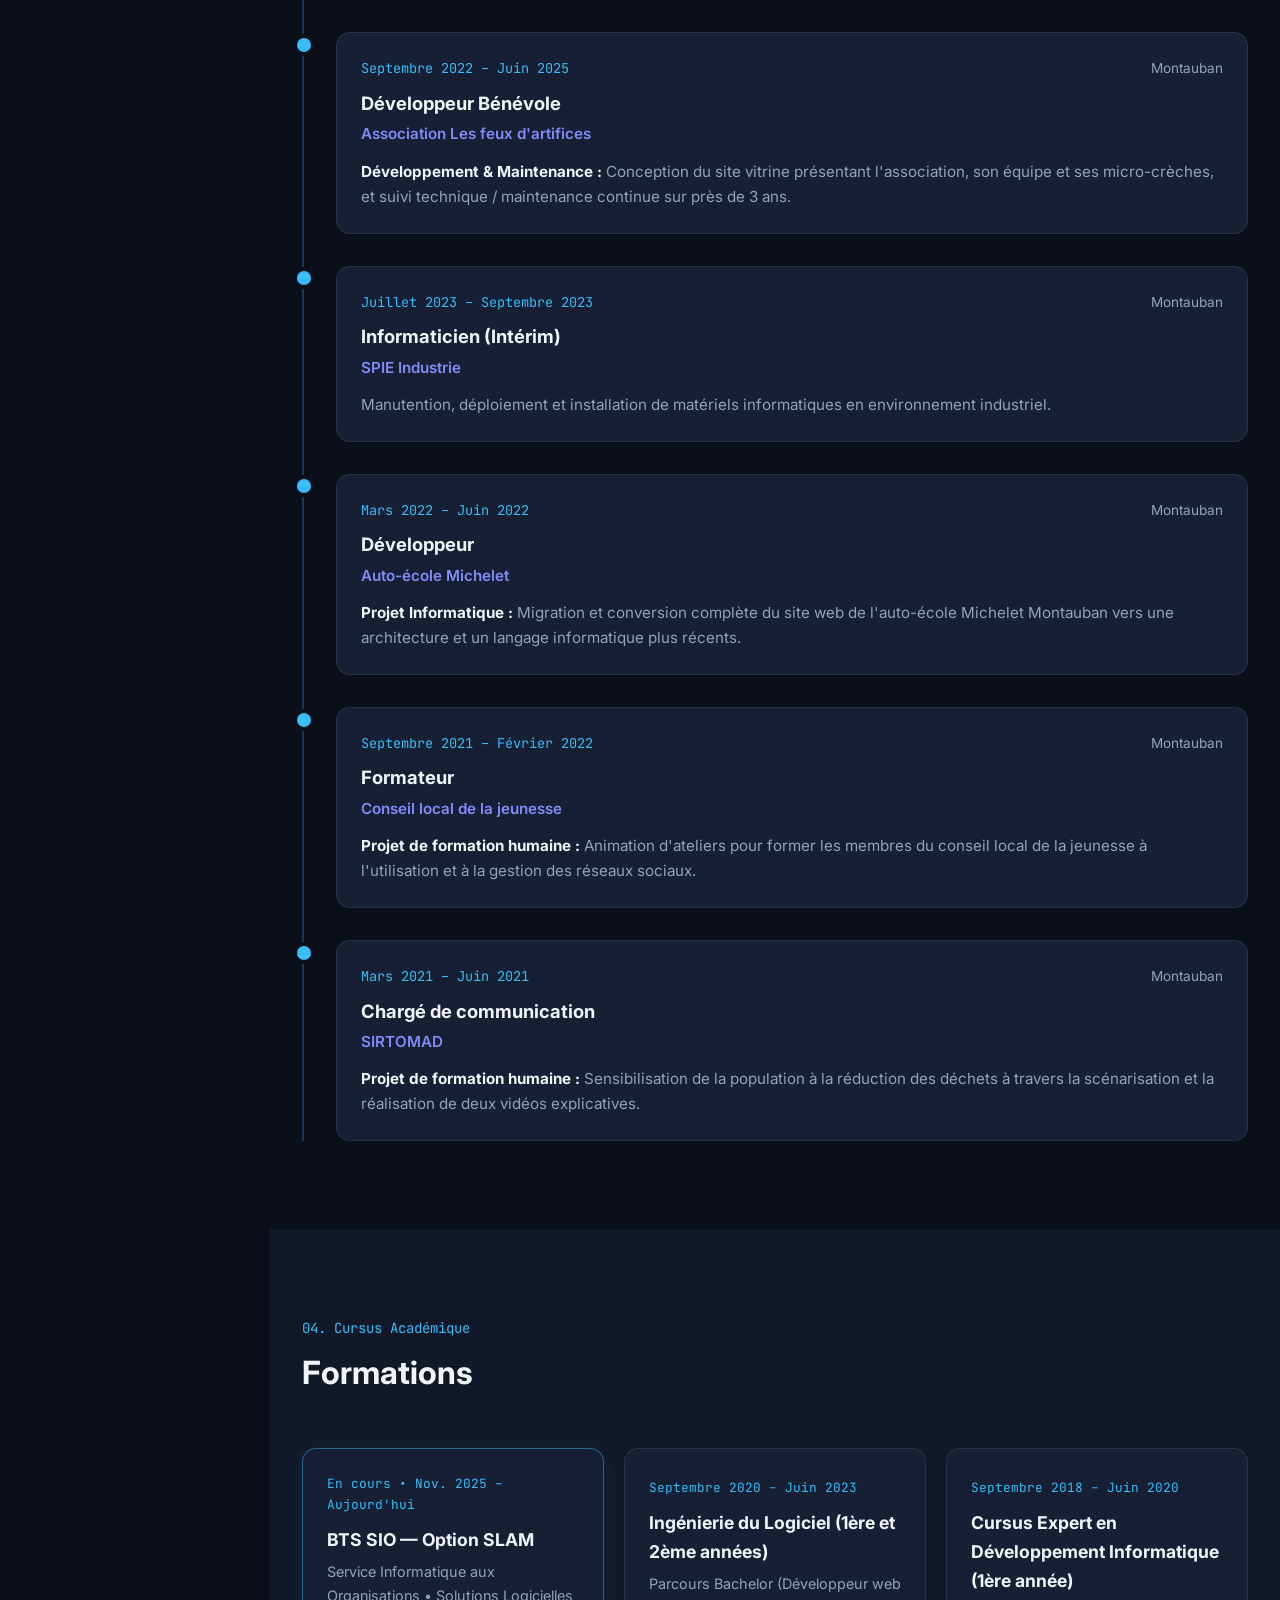
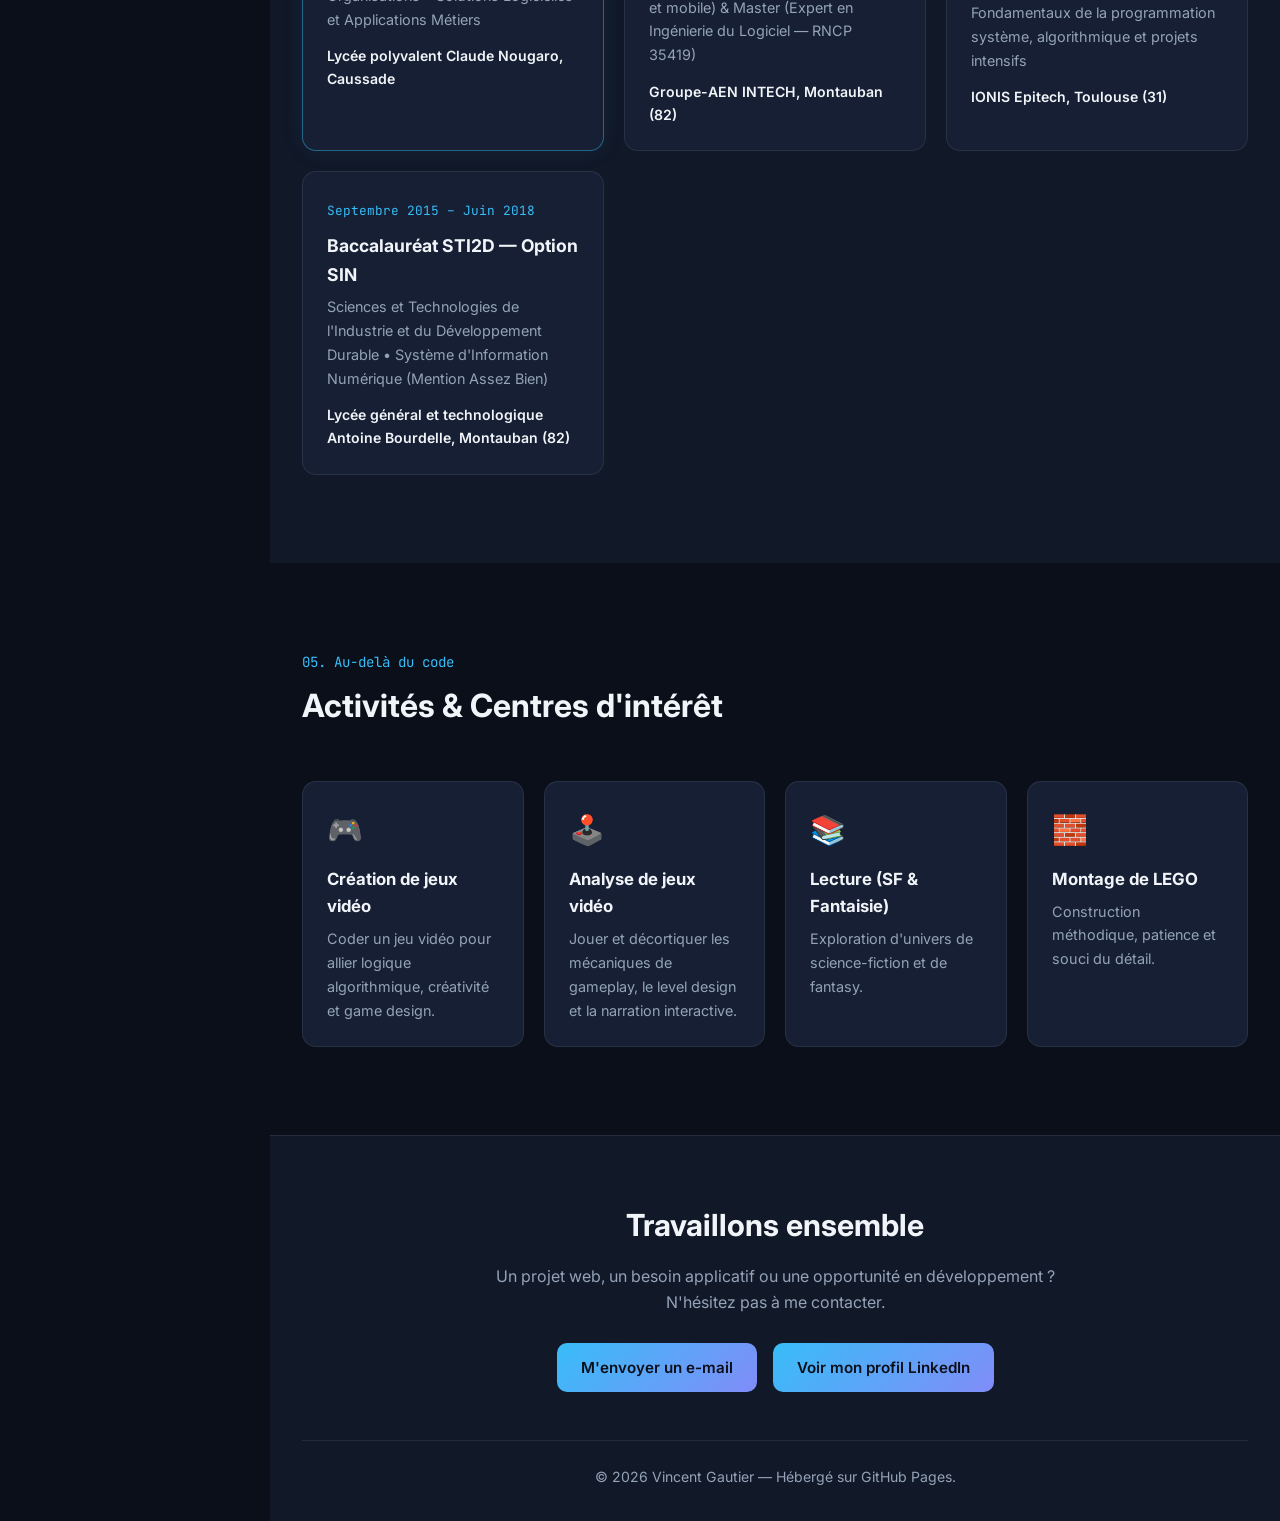
==== commit ae936e9f: "Update index.html" ====
--- a/index.html
+++ b/index.html
@@ -526,8 +526,8 @@
           <h2>Travaillons ensemble</h2>
           <p>Un projet web, un besoin applicatif ou une opportunité en développement ? N'hésitez pas à me contacter.</p>
           <div class="footer-buttons">
-            <a href="mailto:contact@exemple.fr" class="btn btn-primary">M'envoyer un e-mail</a>
-            <a href="https://github.com/" target="_blank" rel="noopener noreferrer" class="btn btn-outline">Mon profil GitHub</a>
+            <a href="mailto:vincent.andre.gautier@gmail.com" class="btn btn-primary">M'envoyer un e-mail</a>
+            <a href="https://www.linkedin.com/in/vincent-gautier-11743b26a" class="btn btn-primary" target="_blank" rel="noopener noreferrer">Voir mon profil LinkedIn</a>
           </div>
         </div>
         <div class="footer-bottom">
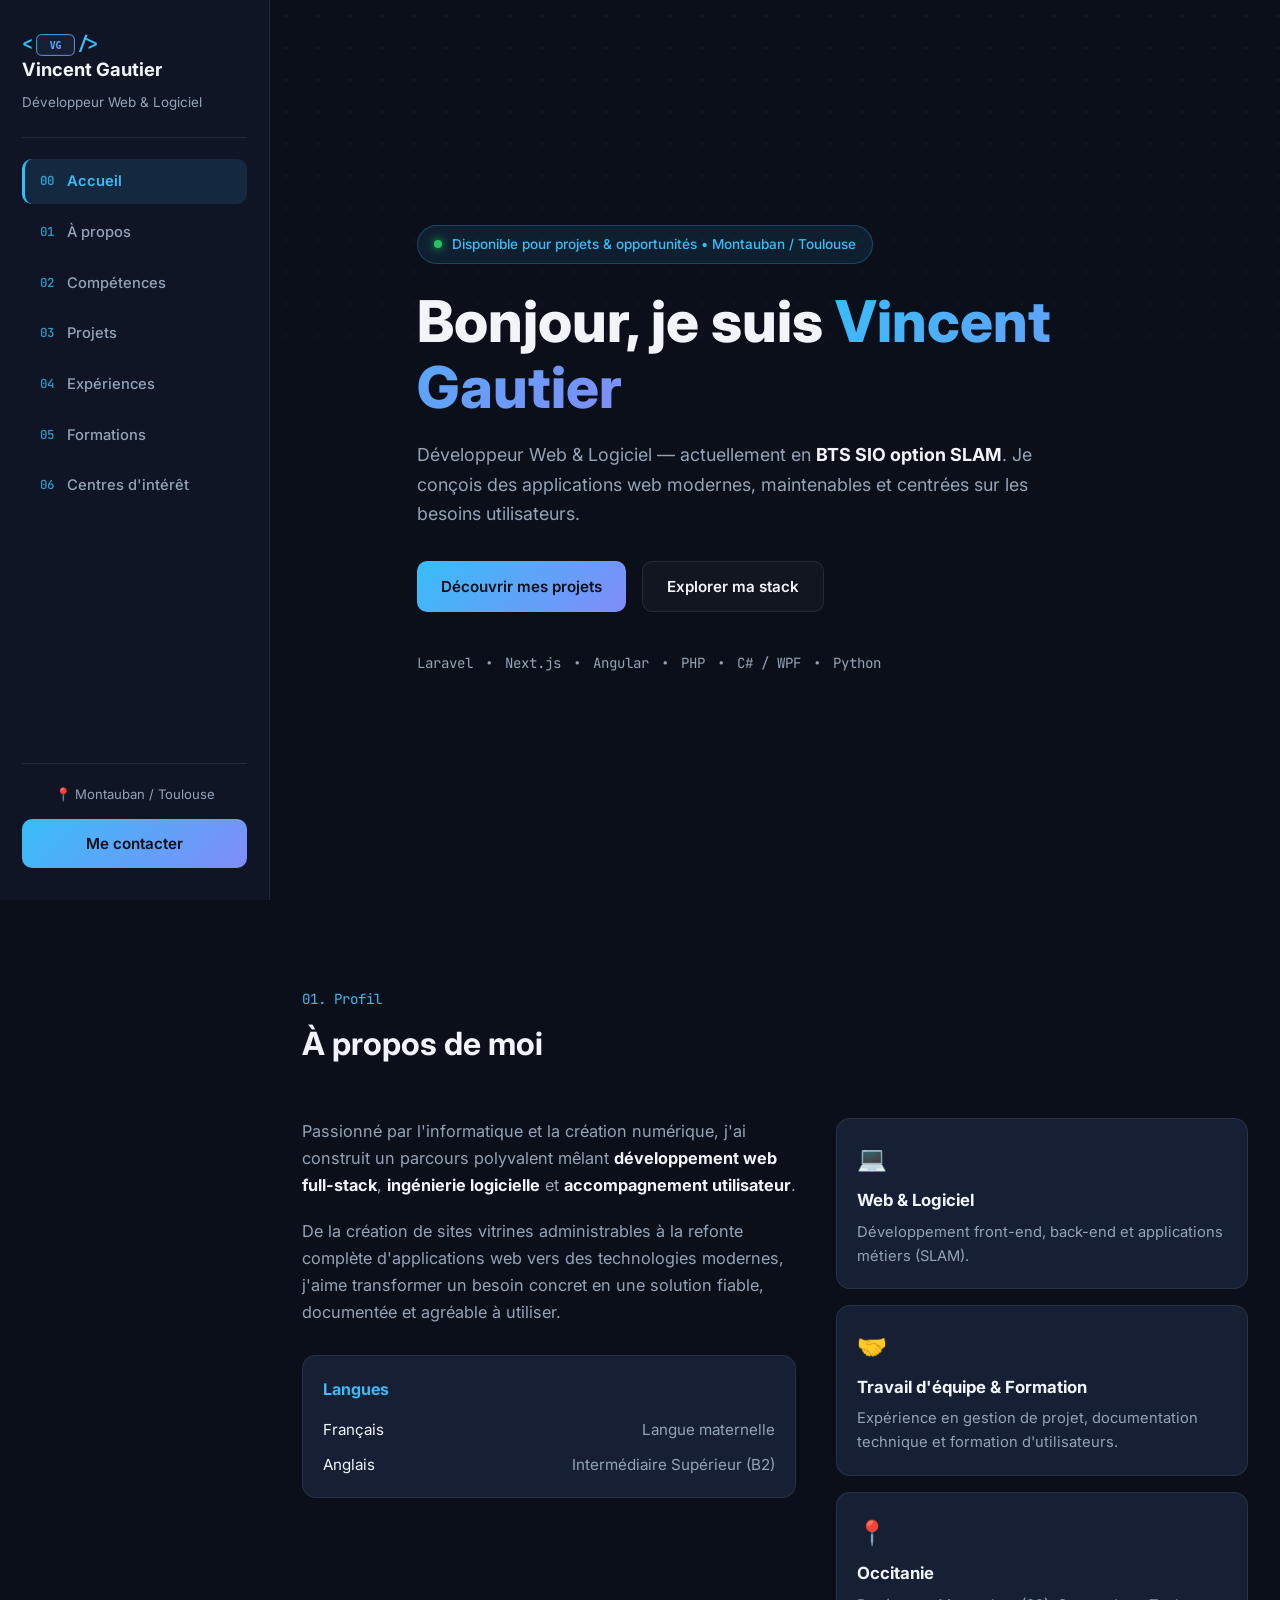
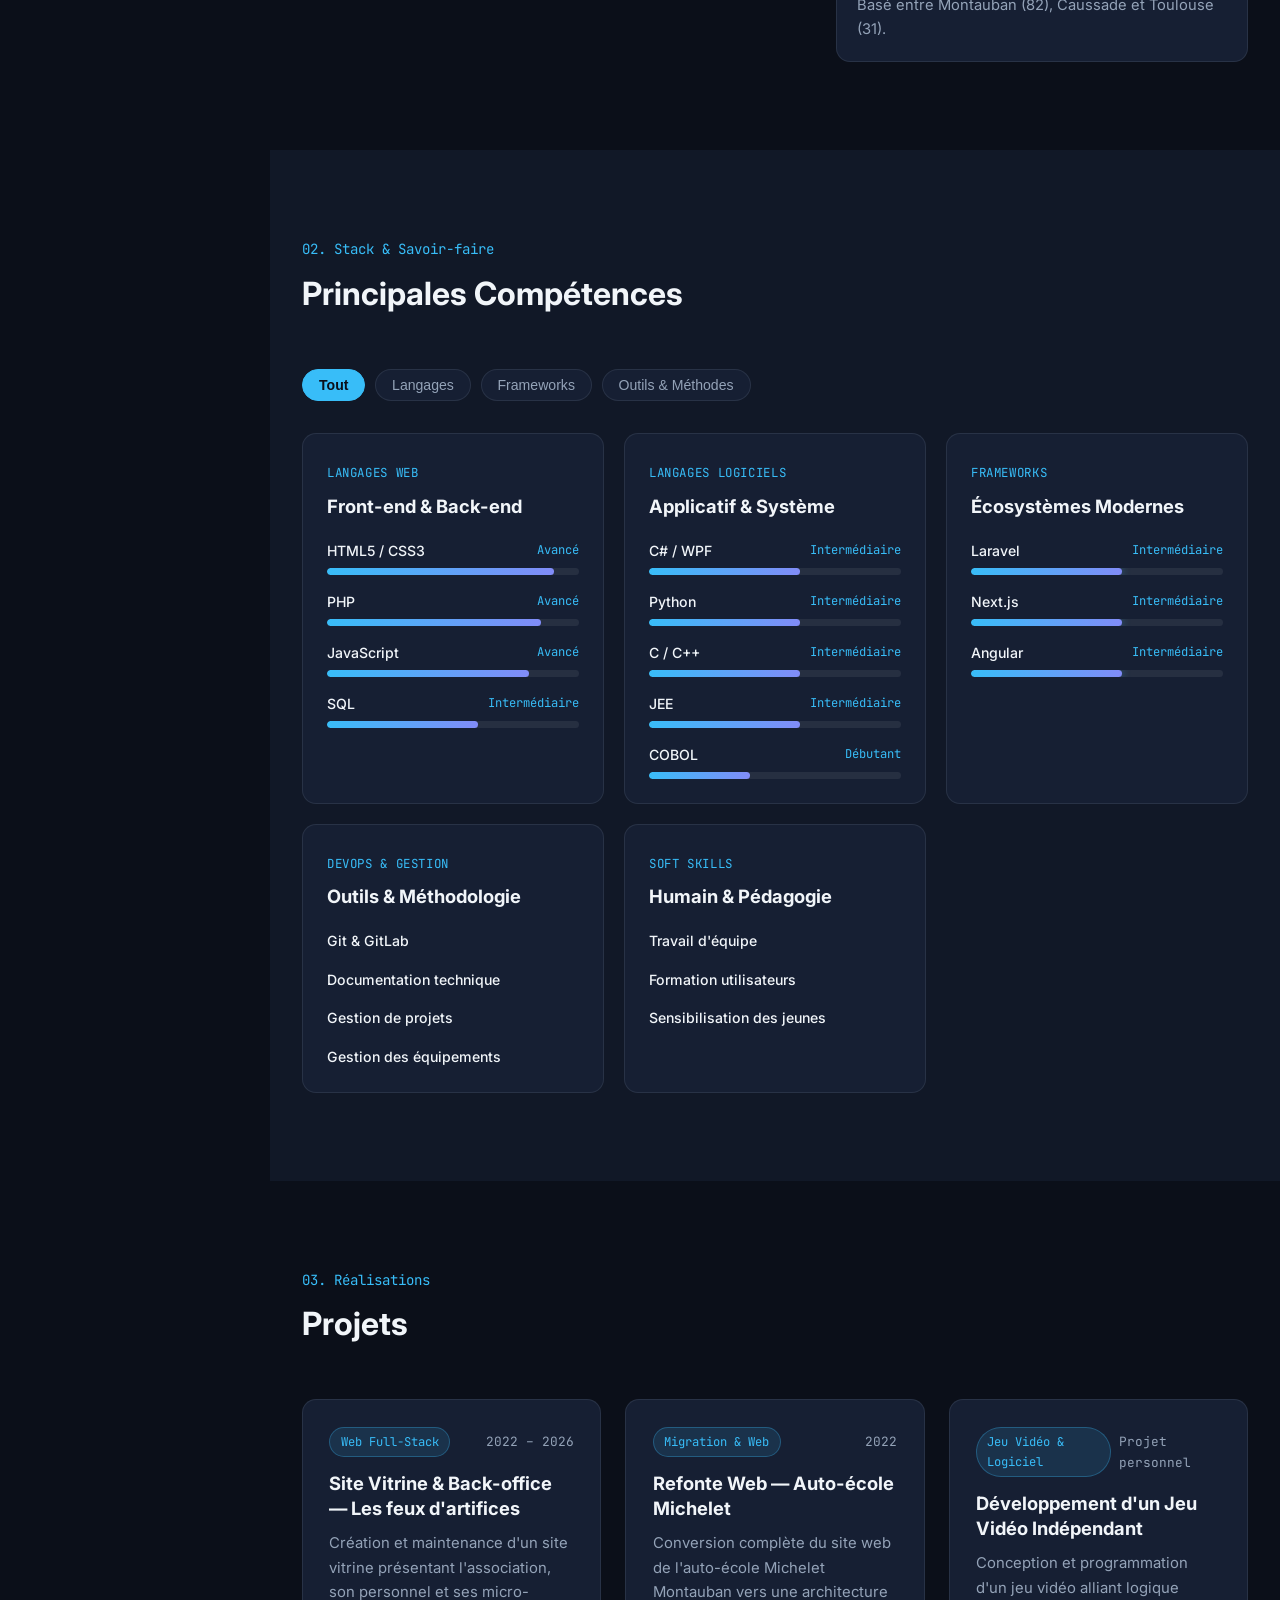
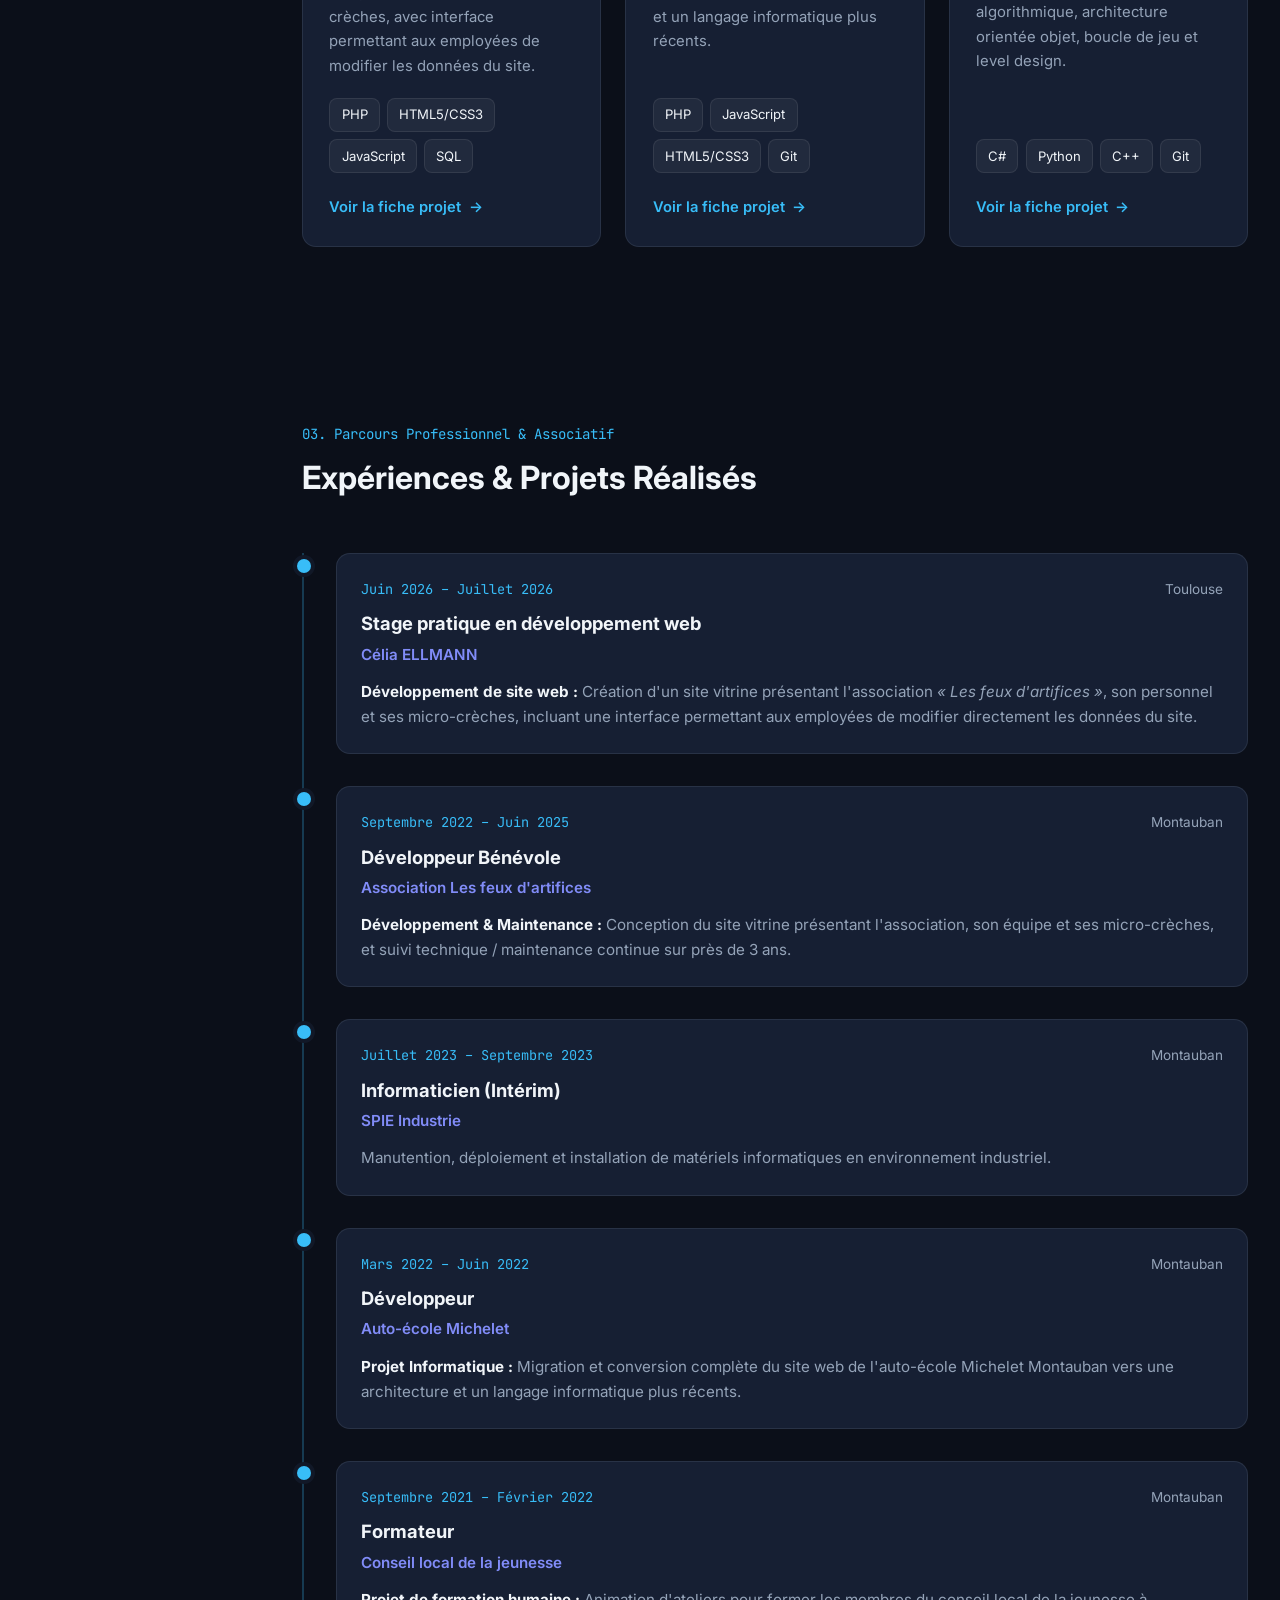
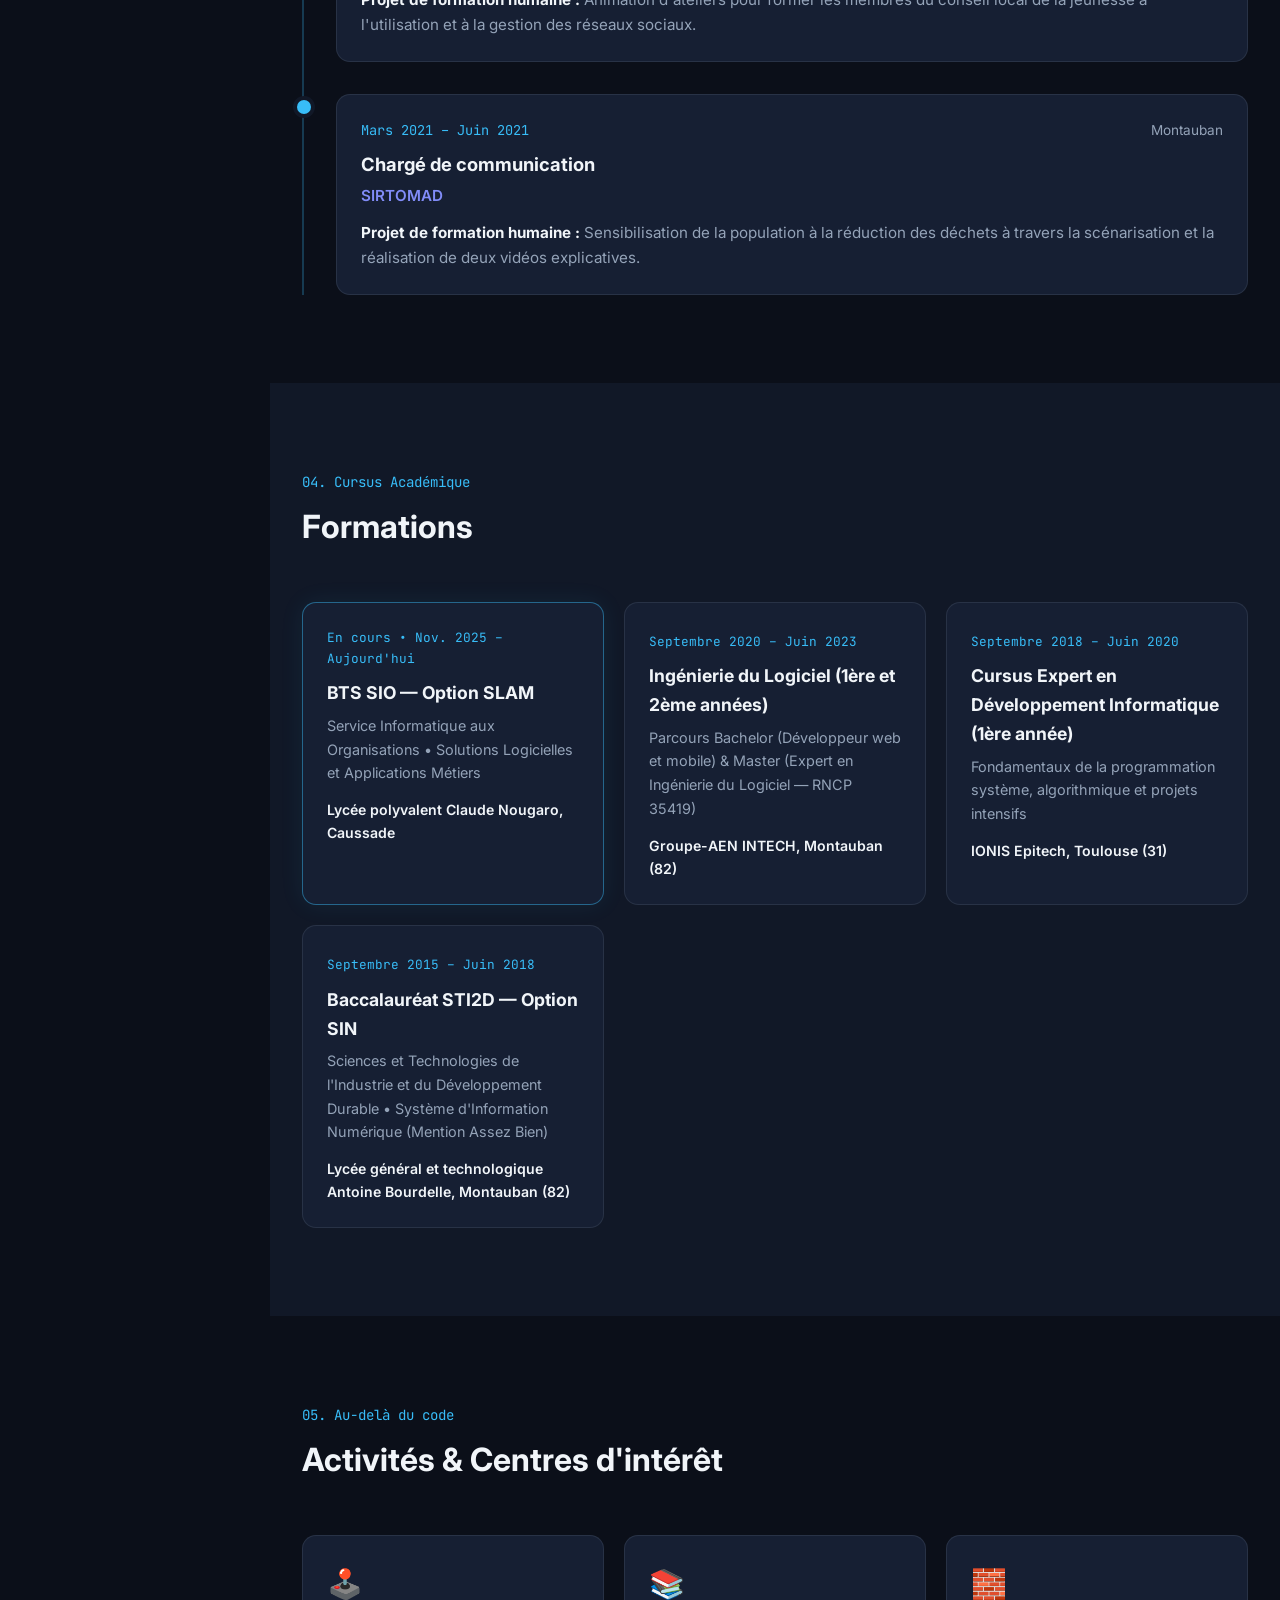
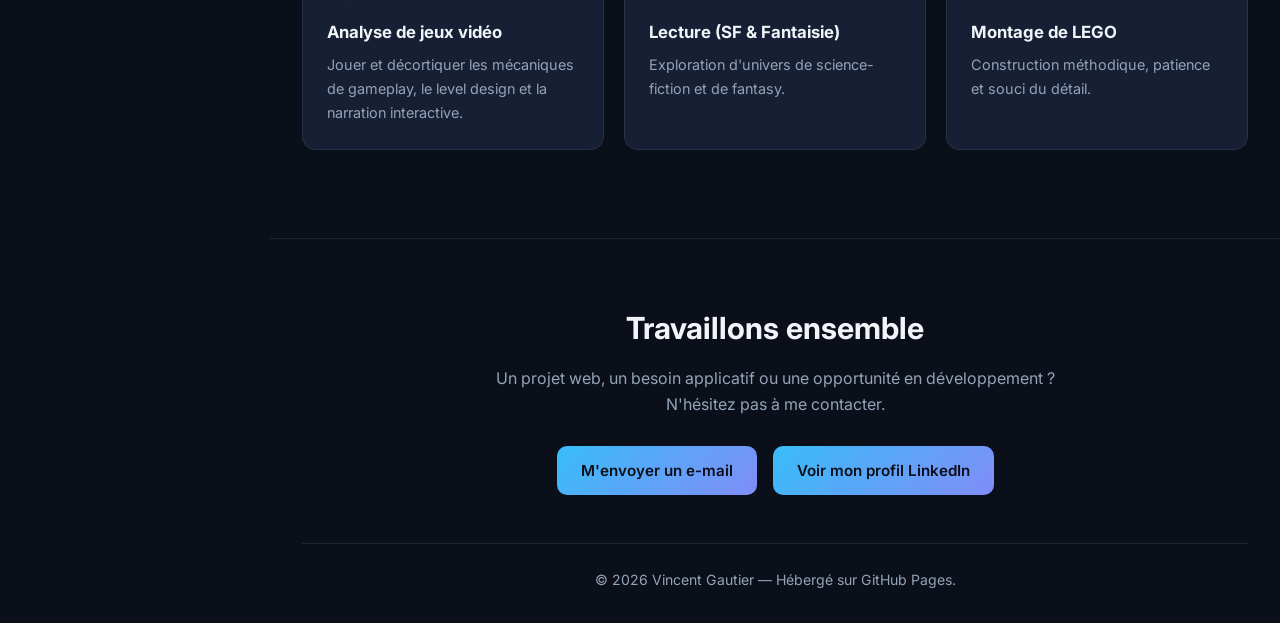
==== commit e7c2ccbb: "full update du site" ====
--- a/index.html
+++ b/index.html
@@ -1,20 +1,29 @@
 <!DOCTYPE html>
 <html lang="fr" class="scroll-smooth">
+
 <head>
   <meta charset="UTF-8" />
   <meta name="viewport" content="width=device-width, initial-scale=1.0" />
   <title>Vincent Gautier — Développeur Web &amp; Logiciel</title>
-  <meta name="description" content="Portfolio de Vincent Gautier, développeur web et logiciel basé à Montauban / Toulouse (Laravel, Next.js, Angular, C#, Python, PHP)." />
+  <meta name="description"
+    content="Portfolio de Vincent Gautier, développeur web et logiciel basé à Montauban / Toulouse (Laravel, Next.js, Angular, C#, Python, PHP)." />
+  <link rel="icon" type="image/svg+xml" href="assets/favicon.svg" />
+  <link rel="apple-touch-icon" href="assets/favicon.svg" />
+  <meta name="theme-color" content="#0f1524" />
   <link rel="preconnect" href="https://fonts.googleapis.com">
   <link rel="preconnect" href="https://fonts.gstatic.com" crossorigin>
-  <link href="https://fonts.googleapis.com/css2?family=Inter:wght@300;400;500;600;700;800&family=JetBrains+Mono:wght@400;500;600&display=swap" rel="stylesheet">
+  <link
+    href="https://fonts.googleapis.com/css2?family=Inter:wght@300;400;500;600;700;800&family=JetBrains+Mono:wght@400;500;600&display=swap"
+    rel="stylesheet">
   <link rel="stylesheet" href="style.css" />
 </head>
+
 <body>
   <!-- Barre supérieure mobile uniquement -->
   <header class="mobile-topbar">
     <a href="#accueil" class="logo">
-      <span class="logo-bracket">&lt;</span><img src="assets/vg-logo.svg" alt="VG" class="logo-img" /><span class="logo-bracket">/&gt;</span><br />
+      <span class="logo-bracket">&lt;</span><img src="assets/vg-logo.svg" alt="VG" class="logo-img" /><span
+        class="logo-bracket">/&gt;</span><br />
       <span class="logo-name">Vincent Gautier</span>
     </a>
     <button class="menu-toggle" id="menu-toggle" aria-label="Ouvrir le menu">
@@ -31,7 +40,8 @@
   <aside class="sidebar" id="sidebar">
     <div class="sidebar-header">
       <a href="#accueil" class="logo">
-        <span class="logo-bracket">&lt;</span><img src="assets/vg-logo.svg" alt="VG" class="logo-img" /><span class="logo-bracket">/&gt;</span><br />
+        <span class="logo-bracket">&lt;</span><img src="assets/vg-logo.svg" alt="VG" class="logo-img" /><span
+          class="logo-bracket">/&gt;</span><br />
         <span class="logo-name">Vincent Gautier</span>
       </a>
       <p class="sidebar-role">Développeur Web &amp; Logiciel</p>
@@ -50,16 +60,20 @@
         <span class="nav-num">02</span>
         <span>Compétences</span>
       </a>
+      <a href="#projets" class="nav-item">
+        <span class="nav-num">03</span>
+        <span>Projets</span>
+      </a>
       <a href="#experiences" class="nav-item">
-        <span class="nav-num">03</span>
+        <span class="nav-num">04</span>
         <span>Expériences</span>
       </a>
       <a href="#formations" class="nav-item">
-        <span class="nav-num">04</span>
+        <span class="nav-num">05</span>
         <span>Formations</span>
       </a>
       <a href="#interets" class="nav-item">
-        <span class="nav-num">05</span>
+        <span class="nav-num">06</span>
         <span>Centres d'intérêt</span>
       </a>
     </nav>
@@ -84,10 +98,11 @@
           Bonjour, je suis <span class="gradient-text">Vincent Gautier</span>
         </h1>
         <p class="hero-subtitle">
-          Développeur Web &amp; Logiciel — actuellement en <strong>BTS SIO option SLAM</strong>. Je conçois des applications web modernes, maintenables et centrées sur les besoins utilisateurs.
+          Développeur Web &amp; Logiciel — actuellement en <strong>BTS SIO option SLAM</strong>. Je conçois des
+          applications web modernes, maintenables et centrées sur les besoins utilisateurs.
         </p>
         <div class="hero-actions">
-          <a href="#experiences" class="btn btn-primary">Voir mes expériences</a>
+          <a href="#projets" class="btn btn-primary">Découvrir mes projets</a>
           <a href="#competences" class="btn btn-outline">Explorer ma stack</a>
         </div>
         <div class="hero-tech-strip">
@@ -116,10 +131,14 @@
         <div class="about-grid">
           <div class="about-text">
             <p>
-              Passionné par l'informatique et la création numérique, j'ai construit un parcours polyvalent mêlant <strong>développement web full-stack</strong>, <strong>ingénierie logicielle</strong> et <strong>accompagnement utilisateur</strong>.
+              Passionné par l'informatique et la création numérique, j'ai construit un parcours polyvalent mêlant
+              <strong>développement web full-stack</strong>, <strong>ingénierie logicielle</strong> et
+              <strong>accompagnement utilisateur</strong>.
             </p>
             <p>
-              De la création de sites vitrines administrables à la refonte complète d'applications web vers des technologies modernes, j'aime transformer un besoin concret en une solution fiable, documentée et agréable à utiliser.
+              De la création de sites vitrines administrables à la refonte complète d'applications web vers des
+              technologies modernes, j'aime transformer un besoin concret en une solution fiable, documentée et agréable
+              à utiliser.
             </p>
             <div class="languages-box">
               <h3>Langues</h3>
@@ -184,28 +203,36 @@
                   <span class="skill-name">HTML5 / CSS3</span>
                   <span class="skill-level">Avancé</span>
                 </div>
-                <div class="skill-bar"><div class="skill-progress" style="width: 90%;"></div></div>
+                <div class="skill-bar">
+                  <div class="skill-progress" style="width: 90%;"></div>
+                </div>
               </div>
               <div class="skill-item">
                 <div class="skill-info">
                   <span class="skill-name">PHP</span>
                   <span class="skill-level">Avancé</span>
                 </div>
-                <div class="skill-bar"><div class="skill-progress" style="width: 85%;"></div></div>
+                <div class="skill-bar">
+                  <div class="skill-progress" style="width: 85%;"></div>
+                </div>
               </div>
               <div class="skill-item">
                 <div class="skill-info">
                   <span class="skill-name">JavaScript</span>
                   <span class="skill-level">Avancé</span>
                 </div>
-                <div class="skill-bar"><div class="skill-progress" style="width: 80%;"></div></div>
+                <div class="skill-bar">
+                  <div class="skill-progress" style="width: 80%;"></div>
+                </div>
               </div>
               <div class="skill-item">
                 <div class="skill-info">
                   <span class="skill-name">SQL</span>
                   <span class="skill-level">Intermédiaire</span>
                 </div>
-                <div class="skill-bar"><div class="skill-progress" style="width: 60%;"></div></div>
+                <div class="skill-bar">
+                  <div class="skill-progress" style="width: 60%;"></div>
+                </div>
               </div>
             </div>
           </div>
@@ -222,35 +249,45 @@
                   <span class="skill-name">C# / WPF</span>
                   <span class="skill-level">Intermédiaire</span>
                 </div>
-                <div class="skill-bar"><div class="skill-progress" style="width: 60%;"></div></div>
+                <div class="skill-bar">
+                  <div class="skill-progress" style="width: 60%;"></div>
+                </div>
               </div>
               <div class="skill-item">
                 <div class="skill-info">
                   <span class="skill-name">Python</span>
                   <span class="skill-level">Intermédiaire</span>
                 </div>
-                <div class="skill-bar"><div class="skill-progress" style="width: 60%;"></div></div>
+                <div class="skill-bar">
+                  <div class="skill-progress" style="width: 60%;"></div>
+                </div>
               </div>
               <div class="skill-item">
                 <div class="skill-info">
                   <span class="skill-name">C / C++</span>
                   <span class="skill-level">Intermédiaire</span>
                 </div>
-                <div class="skill-bar"><div class="skill-progress" style="width: 60%;"></div></div>
+                <div class="skill-bar">
+                  <div class="skill-progress" style="width: 60%;"></div>
+                </div>
               </div>
               <div class="skill-item">
                 <div class="skill-info">
                   <span class="skill-name">JEE</span>
                   <span class="skill-level">Intermédiaire</span>
                 </div>
-                <div class="skill-bar"><div class="skill-progress" style="width: 60%;"></div></div>
+                <div class="skill-bar">
+                  <div class="skill-progress" style="width: 60%;"></div>
+                </div>
               </div>
               <div class="skill-item">
                 <div class="skill-info">
                   <span class="skill-name">COBOL</span>
-                  <span class="skill-level">Notions</span>
-                </div>
-                <div class="skill-bar"><div class="skill-progress" style="width: 20%;"></div></div>
+                  <span class="skill-level">Débutant</span>
+                </div>
+                <div class="skill-bar">
+                  <div class="skill-progress" style="width: 40%;"></div>
+                </div>
               </div>
             </div>
           </div>
@@ -267,21 +304,27 @@
                   <span class="skill-name">Laravel</span>
                   <span class="skill-level">Intermédiaire</span>
                 </div>
-                <div class="skill-bar"><div class="skill-progress highlight" style="width: 60%;"></div></div>
+                <div class="skill-bar">
+                  <div class="skill-progress highlight" style="width: 60%;"></div>
+                </div>
               </div>
               <div class="skill-item">
                 <div class="skill-info">
                   <span class="skill-name">Next.js</span>
                   <span class="skill-level">Intermédiaire</span>
                 </div>
-                <div class="skill-bar"><div class="skill-progress highlight" style="width: 60%;"></div></div>
+                <div class="skill-bar">
+                  <div class="skill-progress highlight" style="width: 60%;"></div>
+                </div>
               </div>
               <div class="skill-item">
                 <div class="skill-info">
                   <span class="skill-name">Angular</span>
                   <span class="skill-level">Intermédiaire</span>
                 </div>
-                <div class="skill-bar"><div class="skill-progress highlight" style="width: 60%;"></div></div>
+                <div class="skill-bar">
+                  <div class="skill-progress highlight" style="width: 60%;"></div>
+                </div>
               </div>
             </div>
           </div>
@@ -340,6 +383,81 @@
               </div>
             </div>
           </div>
+        </div>
+      </div>
+    </section>
+
+    <!-- Projets -->
+    <section class="section" id="projets">
+      <div class="container">
+        <div class="section-header">
+          <span class="section-tag">03. Réalisations</span>
+          <h2>Projets</h2>
+        </div>
+
+        <div class="projects-grid">
+          <article class="project-card">
+            <div class="project-card-top">
+              <span class="project-badge">Web Full-Stack</span>
+              <span class="project-date">2022 – 2026</span>
+            </div>
+            <h3>Site Vitrine &amp; Back-office — Les feux d'artifices</h3>
+            <p class="project-desc">
+              Création et maintenance d'un site vitrine présentant l'association, son personnel et ses micro-crèches,
+              avec interface permettant aux employées de modifier les données du site.
+            </p>
+            <div class="project-tags">
+              <span class="tech-tag">PHP</span>
+              <span class="tech-tag">HTML5/CSS3</span>
+              <span class="tech-tag">JavaScript</span>
+              <span class="tech-tag">SQL</span>
+            </div>
+            <a href="projets/les-feux-dartifices.html" class="project-link">
+              Voir la fiche projet <span aria-hidden="true">→</span>
+            </a>
+          </article>
+
+          <article class="project-card">
+            <div class="project-card-top">
+              <span class="project-badge">Migration &amp; Web</span>
+              <span class="project-date">2022</span>
+            </div>
+            <h3>Refonte Web — Auto-école Michelet</h3>
+            <p class="project-desc">
+              Conversion complète du site web de l'auto-école Michelet Montauban vers une architecture et un langage
+              informatique plus récents.
+            </p>
+            <div class="project-tags">
+              <span class="tech-tag">PHP</span>
+              <span class="tech-tag">JavaScript</span>
+              <span class="tech-tag">HTML5/CSS3</span>
+              <span class="tech-tag">Git</span>
+            </div>
+            <a href="projets/auto-ecole-michelet.html" class="project-link">
+              Voir la fiche projet <span aria-hidden="true">→</span>
+            </a>
+          </article>
+
+          <article class="project-card">
+            <div class="project-card-top">
+              <span class="project-badge">Jeu Vidéo &amp; Logiciel</span>
+              <span class="project-date">Projet personnel</span>
+            </div>
+            <h3>Développement d'un Jeu Vidéo Indépendant</h3>
+            <p class="project-desc">
+              Conception et programmation d'un jeu vidéo alliant logique algorithmique, architecture orientée objet,
+              boucle de jeu et level design.
+            </p>
+            <div class="project-tags">
+              <span class="tech-tag">C#</span>
+              <span class="tech-tag">Python</span>
+              <span class="tech-tag">C++</span>
+              <span class="tech-tag">Git</span>
+            </div>
+            <a href="projets/creation-jeu-video.html" class="project-link">
+              Voir la fiche projet <span aria-hidden="true">→</span>
+            </a>
+          </article>
         </div>
       </div>
     </section>
@@ -363,7 +481,9 @@
               <h3>Stage pratique en développement web</h3>
               <p class="timeline-company">Célia ELLMANN</p>
               <p class="timeline-desc">
-                <strong>Développement de site web :</strong> Création d'un site vitrine présentant l'association <em>« Les feux d'artifices »</em>, son personnel et ses micro-crèches, incluant une interface permettant aux employées de modifier directement les données du site.
+                <strong>Développement de site web :</strong> Création d'un site vitrine présentant l'association <em>«
+                  Les feux d'artifices »</em>, son personnel et ses micro-crèches, incluant une interface permettant aux
+                employées de modifier directement les données du site.
               </p>
             </div>
           </article>
@@ -378,7 +498,8 @@
               <h3>Développeur Bénévole</h3>
               <p class="timeline-company">Association Les feux d'artifices</p>
               <p class="timeline-desc">
-                <strong>Développement &amp; Maintenance :</strong> Conception du site vitrine présentant l'association, son équipe et ses micro-crèches, et suivi technique / maintenance continue sur près de 3 ans.
+                <strong>Développement &amp; Maintenance :</strong> Conception du site vitrine présentant l'association,
+                son équipe et ses micro-crèches, et suivi technique / maintenance continue sur près de 3 ans.
               </p>
             </div>
           </article>
@@ -408,7 +529,8 @@
               <h3>Développeur</h3>
               <p class="timeline-company">Auto-école Michelet</p>
               <p class="timeline-desc">
-                <strong>Projet Informatique :</strong> Migration et conversion complète du site web de l'auto-école Michelet Montauban vers une architecture et un langage informatique plus récents.
+                <strong>Projet Informatique :</strong> Migration et conversion complète du site web de l'auto-école
+                Michelet Montauban vers une architecture et un langage informatique plus récents.
               </p>
             </div>
           </article>
@@ -423,7 +545,8 @@
               <h3>Formateur</h3>
               <p class="timeline-company">Conseil local de la jeunesse</p>
               <p class="timeline-desc">
-                <strong>Projet de formation humaine :</strong> Animation d'ateliers pour former les membres du conseil local de la jeunesse à l'utilisation et à la gestion des réseaux sociaux.
+                <strong>Projet de formation humaine :</strong> Animation d'ateliers pour former les membres du conseil
+                local de la jeunesse à l'utilisation et à la gestion des réseaux sociaux.
               </p>
             </div>
           </article>
@@ -438,7 +561,8 @@
               <h3>Chargé de communication</h3>
               <p class="timeline-company">SIRTOMAD</p>
               <p class="timeline-desc">
-                <strong>Projet de formation humaine :</strong> Sensibilisation de la population à la réduction des déchets à travers la scénarisation et la réalisation de deux vidéos explicatives.
+                <strong>Projet de formation humaine :</strong> Sensibilisation de la population à la réduction des
+                déchets à travers la scénarisation et la réalisation de deux vidéos explicatives.
               </p>
             </div>
           </article>
@@ -458,14 +582,16 @@
           <div class="edu-card current">
             <div class="edu-badge">En cours • Nov. 2025 – Aujourd'hui</div>
             <h3>BTS SIO — Option SLAM</h3>
-            <p class="edu-subtitle">Service Informatique aux Organisations • Solutions Logicielles et Applications Métiers</p>
+            <p class="edu-subtitle">Service Informatique aux Organisations • Solutions Logicielles et Applications
+              Métiers</p>
             <p class="edu-school">Lycée polyvalent Claude Nougaro, Caussade</p>
           </div>
 
           <div class="edu-card">
             <div class="edu-badge">Septembre 2020 – Juin 2023</div>
             <h3>Ingénierie du Logiciel (1ère et 2ème années)</h3>
-            <p class="edu-subtitle">Parcours Bachelor (Développeur web et mobile) &amp; Master (Expert en Ingénierie du Logiciel — RNCP 35419)</p>
+            <p class="edu-subtitle">Parcours Bachelor (Développeur web et mobile) &amp; Master (Expert en Ingénierie du
+              Logiciel — RNCP 35419)</p>
             <p class="edu-school">Groupe-AEN INTECH, Montauban (82)</p>
           </div>
 
@@ -479,7 +605,8 @@
           <div class="edu-card">
             <div class="edu-badge">Septembre 2015 – Juin 2018</div>
             <h3>Baccalauréat STI2D — Option SIN</h3>
-            <p class="edu-subtitle">Sciences et Technologies de l'Industrie et du Développement Durable • Système d'Information Numérique (Mention Assez Bien)</p>
+            <p class="edu-subtitle">Sciences et Technologies de l'Industrie et du Développement Durable • Système
+              d'Information Numérique (Mention Assez Bien)</p>
             <p class="edu-school">Lycée général et technologique Antoine Bourdelle, Montauban (82)</p>
           </div>
         </div>
@@ -495,11 +622,6 @@
         </div>
 
         <div class="interests-grid">
-          <div class="interest-card">
-            <span class="interest-icon">🎮</span>
-            <h3>Création de jeux vidéo</h3>
-            <p>Coder un jeu vidéo pour allier logique algorithmique, créativité et game design.</p>
-          </div>
           <div class="interest-card">
             <span class="interest-icon">🕹️</span>
             <h3>Analyse de jeux vidéo</h3>
@@ -527,7 +649,8 @@
           <p>Un projet web, un besoin applicatif ou une opportunité en développement ? N'hésitez pas à me contacter.</p>
           <div class="footer-buttons">
             <a href="mailto:vincent.andre.gautier@gmail.com" class="btn btn-primary">M'envoyer un e-mail</a>
-            <a href="https://www.linkedin.com/in/vincent-gautier-11743b26a" class="btn btn-primary" target="_blank" rel="noopener noreferrer">Voir mon profil LinkedIn</a>
+            <a href="https://www.linkedin.com/in/vincent-gautier-11743b26a" class="btn btn-primary" target="_blank"
+              rel="noopener noreferrer">Voir mon profil LinkedIn</a>
           </div>
         </div>
         <div class="footer-bottom">
@@ -539,4 +662,5 @@
 
   <script src="script.js"></script>
 </body>
-</html>
+
+</html>
--- a/style.css
+++ b/style.css
@@ -101,19 +101,19 @@
 .nav-links {
   display: flex;
   flex-direction: column;
-  gap: 0.4rem;
-  margin: 1.5rem 0 auto;
+  gap: 0.35rem;
+  margin: 1.3rem 0 auto;
 }
 
 .nav-item {
   display: flex;
   align-items: center;
   gap: 0.85rem;
-  padding: 0.7rem 0.9rem;
+  padding: 0.65rem 0.9rem;
   border-radius: 10px;
   text-decoration: none;
   color: var(--text-muted);
-  font-size: 0.93rem;
+  font-size: 0.92rem;
   font-weight: 500;
   transition: all var(--transition);
   border-left: 3px solid transparent;
@@ -505,6 +505,205 @@
   box-shadow: 0 0 10px rgba(56, 189, 248, 0.45);
 }
 
+/* Tags */
+.tech-tag {
+  padding: 0.32rem 0.7rem;
+  border-radius: 8px;
+  background: rgba(255, 255, 255, 0.05);
+  border: 1px solid rgba(255, 255, 255, 0.08);
+  font-size: 0.82rem;
+  color: var(--text);
+}
+
+.tech-tag.highlight {
+  background: rgba(56, 189, 248, 0.12);
+  border-color: rgba(56, 189, 248, 0.35);
+  color: var(--primary);
+  font-weight: 600;
+}
+
+/* Projects Grid */
+.projects-grid {
+  display: grid;
+  grid-template-columns: repeat(auto-fit, minmax(290px, 1fr));
+  gap: 1.5rem;
+}
+
+.project-card {
+  background: var(--card-bg);
+  border: 1px solid var(--card-border);
+  border-radius: var(--radius);
+  padding: 1.65rem;
+  display: flex;
+  flex-direction: column;
+  transition: transform var(--transition), border-color var(--transition), box-shadow var(--transition);
+}
+
+.project-card:hover {
+  transform: translateY(-4px);
+  border-color: rgba(56, 189, 248, 0.45);
+  box-shadow: 0 12px 30px rgba(0, 0, 0, 0.25);
+}
+
+.project-card-top {
+  display: flex;
+  justify-content: space-between;
+  align-items: center;
+  gap: 0.5rem;
+  margin-bottom: 0.9rem;
+}
+
+.project-badge {
+  font-family: 'JetBrains Mono', monospace;
+  font-size: 0.76rem;
+  padding: 0.25rem 0.65rem;
+  border-radius: 999px;
+  background: rgba(56, 189, 248, 0.12);
+  border: 1px solid rgba(56, 189, 248, 0.3);
+  color: var(--primary);
+}
+
+.project-date {
+  font-family: 'JetBrains Mono', monospace;
+  font-size: 0.8rem;
+  color: var(--text-muted);
+}
+
+.project-card h3 {
+  font-size: 1.15rem;
+  margin-bottom: 0.65rem;
+  line-height: 1.35;
+}
+
+.project-desc {
+  color: var(--text-muted);
+  font-size: 0.93rem;
+  margin-bottom: 1.25rem;
+  flex-grow: 1;
+}
+
+.project-tags {
+  display: flex;
+  flex-wrap: wrap;
+  gap: 0.45rem;
+  margin-bottom: 1.35rem;
+}
+
+.project-link {
+  display: inline-flex;
+  align-items: center;
+  gap: 0.45rem;
+  color: var(--primary);
+  text-decoration: none;
+  font-weight: 600;
+  font-size: 0.92rem;
+  transition: gap var(--transition), color var(--transition);
+}
+
+.project-link:hover {
+  gap: 0.75rem;
+  color: var(--accent);
+}
+
+/* Individual Project Page */
+.project-detail-hero {
+  padding: 4.5rem 0 3.5rem;
+  border-bottom: 1px solid var(--card-border);
+}
+
+.back-link {
+  display: inline-flex;
+  align-items: center;
+  gap: 0.4rem;
+  color: var(--text-muted);
+  text-decoration: none;
+  font-size: 0.92rem;
+  margin-bottom: 1.5rem;
+  transition: color var(--transition);
+}
+
+.back-link:hover {
+  color: var(--primary);
+}
+
+.project-meta-row {
+  display: flex;
+  flex-wrap: wrap;
+  align-items: center;
+  gap: 1rem;
+  margin-bottom: 1rem;
+}
+
+.project-meta-item {
+  font-size: 0.88rem;
+  color: var(--text-muted);
+}
+
+.project-detail-title {
+  font-size: clamp(1.9rem, 4vw, 2.8rem);
+  font-weight: 800;
+  line-height: 1.2;
+  margin-bottom: 1rem;
+}
+
+.project-detail-lead {
+  font-size: 1.1rem;
+  color: var(--text-muted);
+  max-width: 750px;
+  margin-bottom: 1.5rem;
+}
+
+.project-detail-actions {
+  margin-top: 1.75rem;
+  display: flex;
+  flex-wrap: wrap;
+  gap: 1rem;
+}
+
+.project-detail-grid {
+  display: flex;
+  flex-direction: column;
+  gap: 1.5rem;
+}
+
+.detail-card {
+  background: var(--card-bg);
+  border: 1px solid var(--card-border);
+  border-radius: var(--radius);
+  padding: 1.75rem;
+}
+
+.detail-card h2 {
+  font-size: 1.25rem;
+  color: var(--primary);
+  margin-bottom: 0.85rem;
+}
+
+.detail-card p {
+  color: var(--text-muted);
+  font-size: 0.98rem;
+}
+
+.detail-list {
+  padding-left: 1.25rem;
+  color: var(--text-muted);
+  display: flex;
+  flex-direction: column;
+  gap: 0.65rem;
+}
+
+.detail-list li::marker {
+  color: var(--primary);
+}
+
+.project-nav-footer {
+  display: flex;
+  flex-wrap: wrap;
+  justify-content: space-between;
+  gap: 1rem;
+  margin-top: 1rem;
+}
+
 /* Timeline */
 .timeline {
   position: relative;
@@ -527,7 +726,7 @@
   height: 14px;
   border-radius: 50%;
   background: var(--primary);
-  box-shadow: 0 0 0 4px var(--bg);
+  box-shadow: 0 0 0 4px var(--bg-alt);
 }
 
 .timeline-content {
@@ -663,7 +862,7 @@
 
 /* Footer */
 .footer {
-  background: var(--bg-alt);
+  background: var(--bg);
   border-top: 1px solid var(--card-border);
   padding: 4rem 0 2rem;
 }
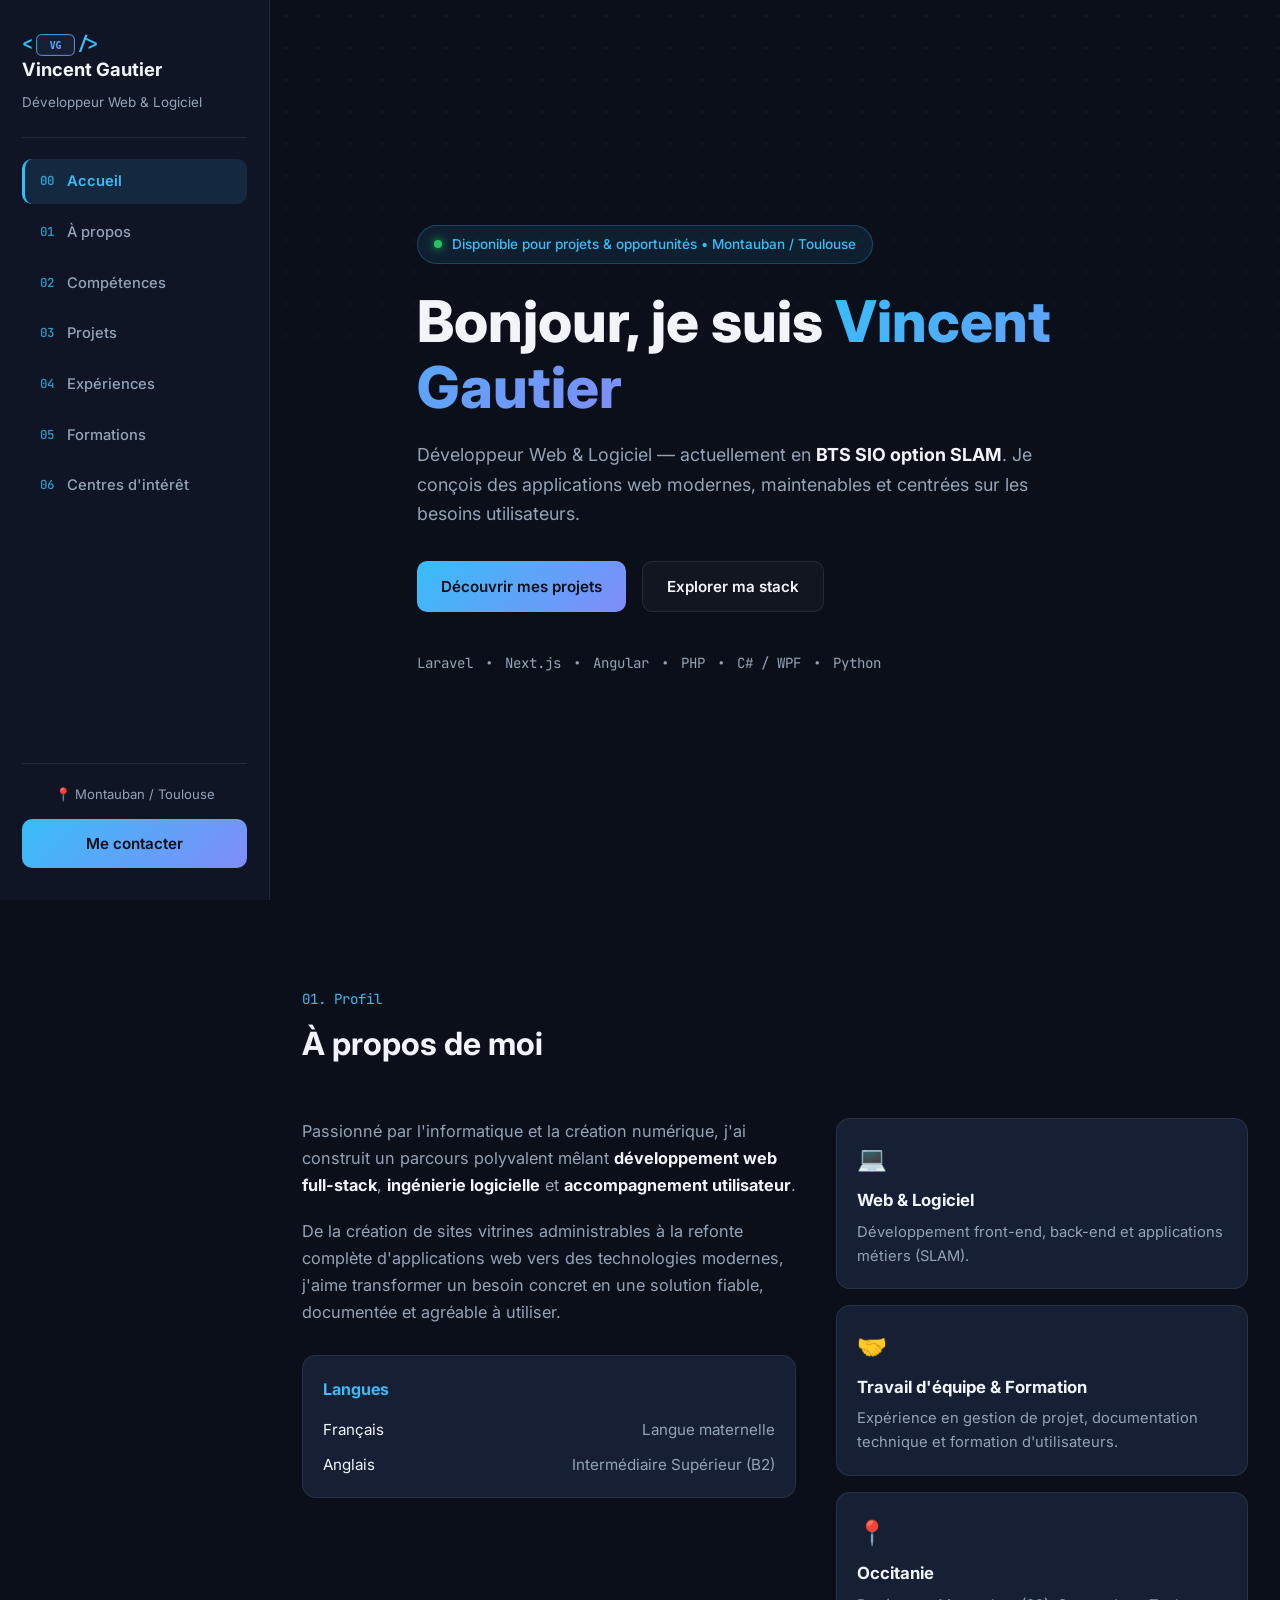
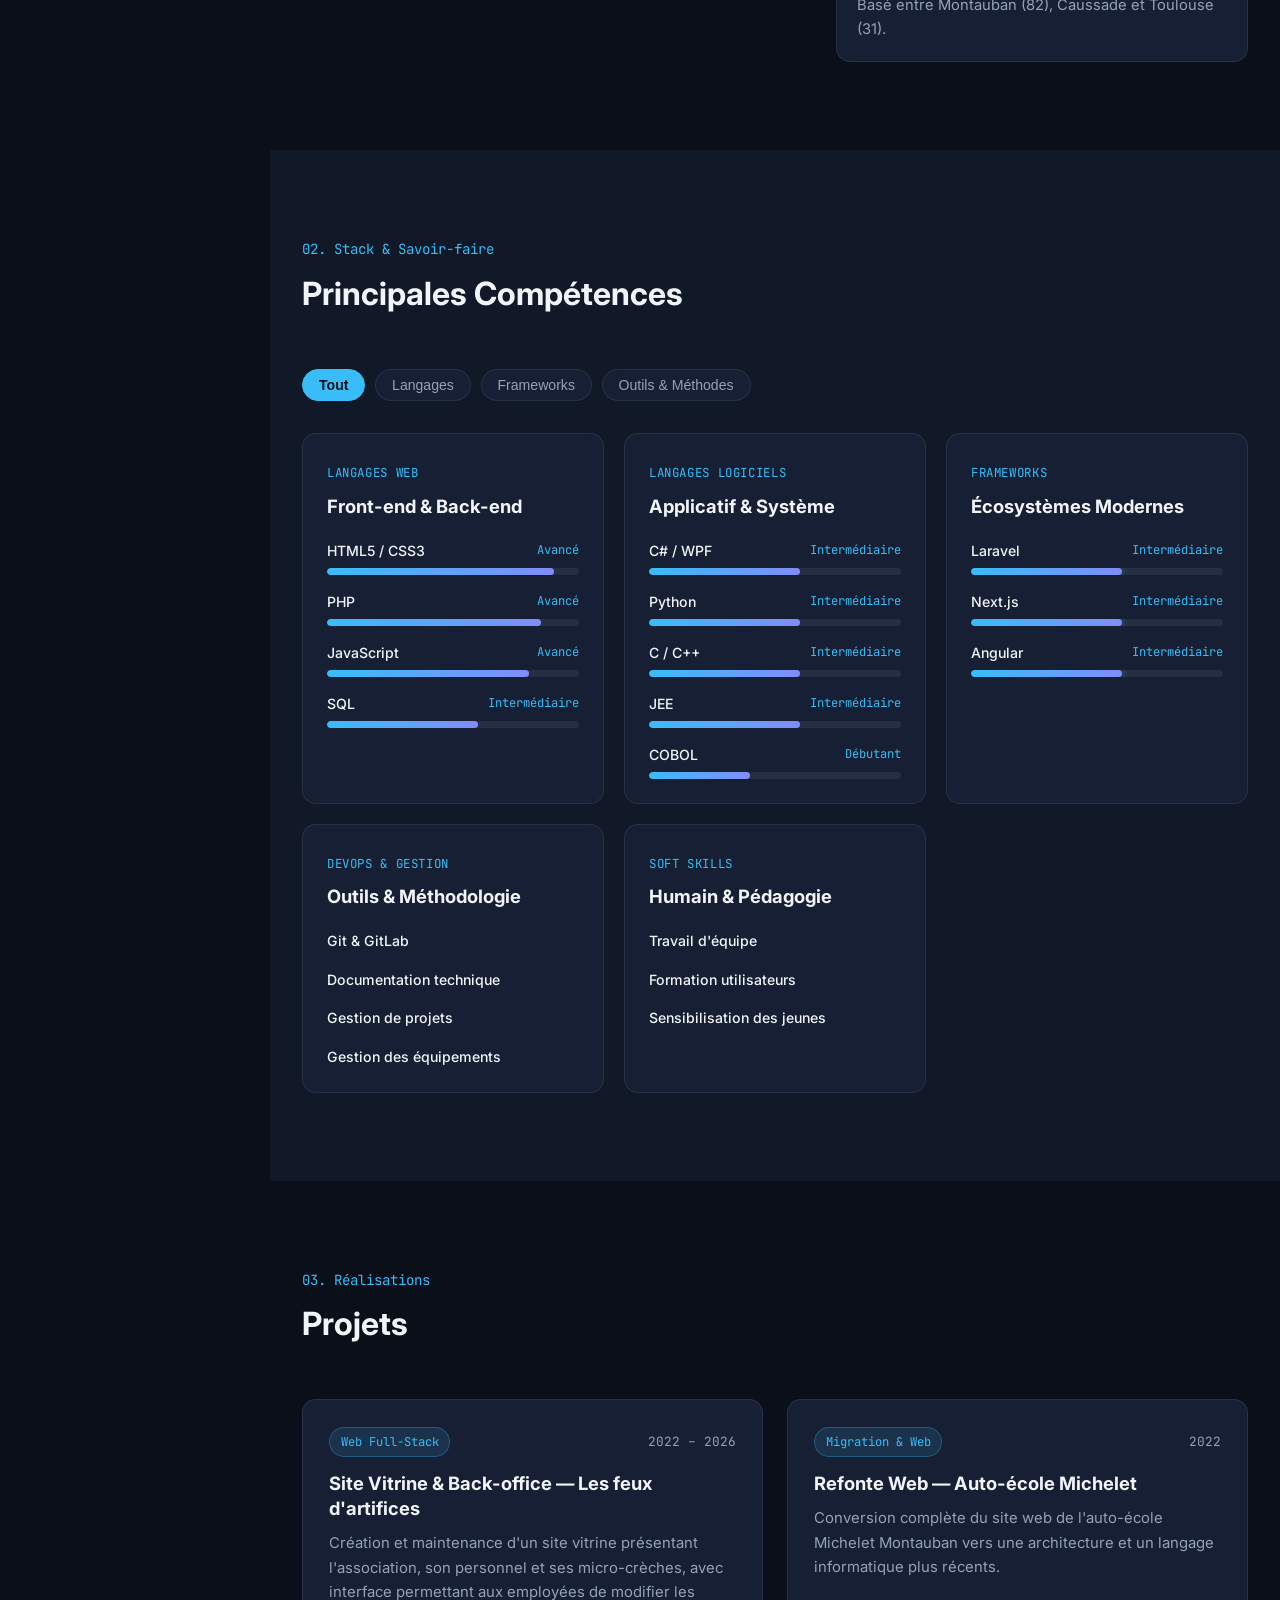
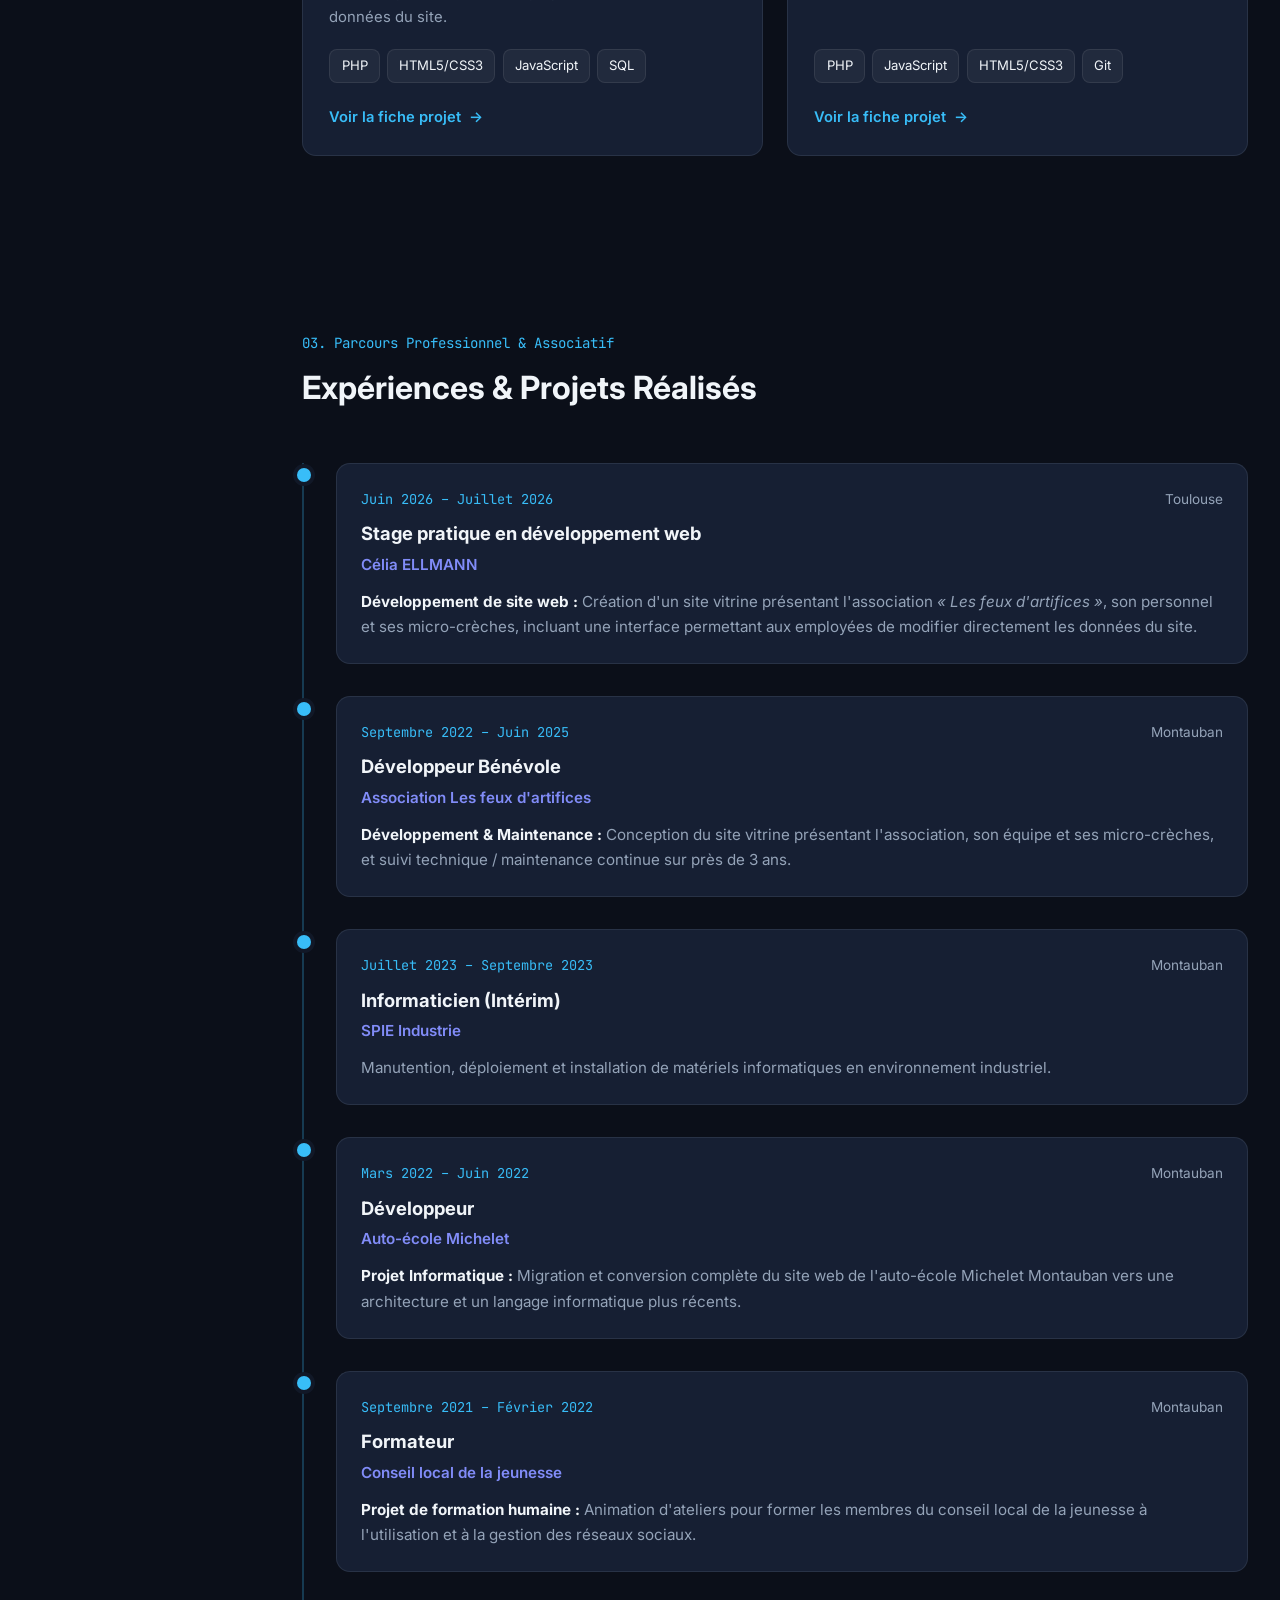
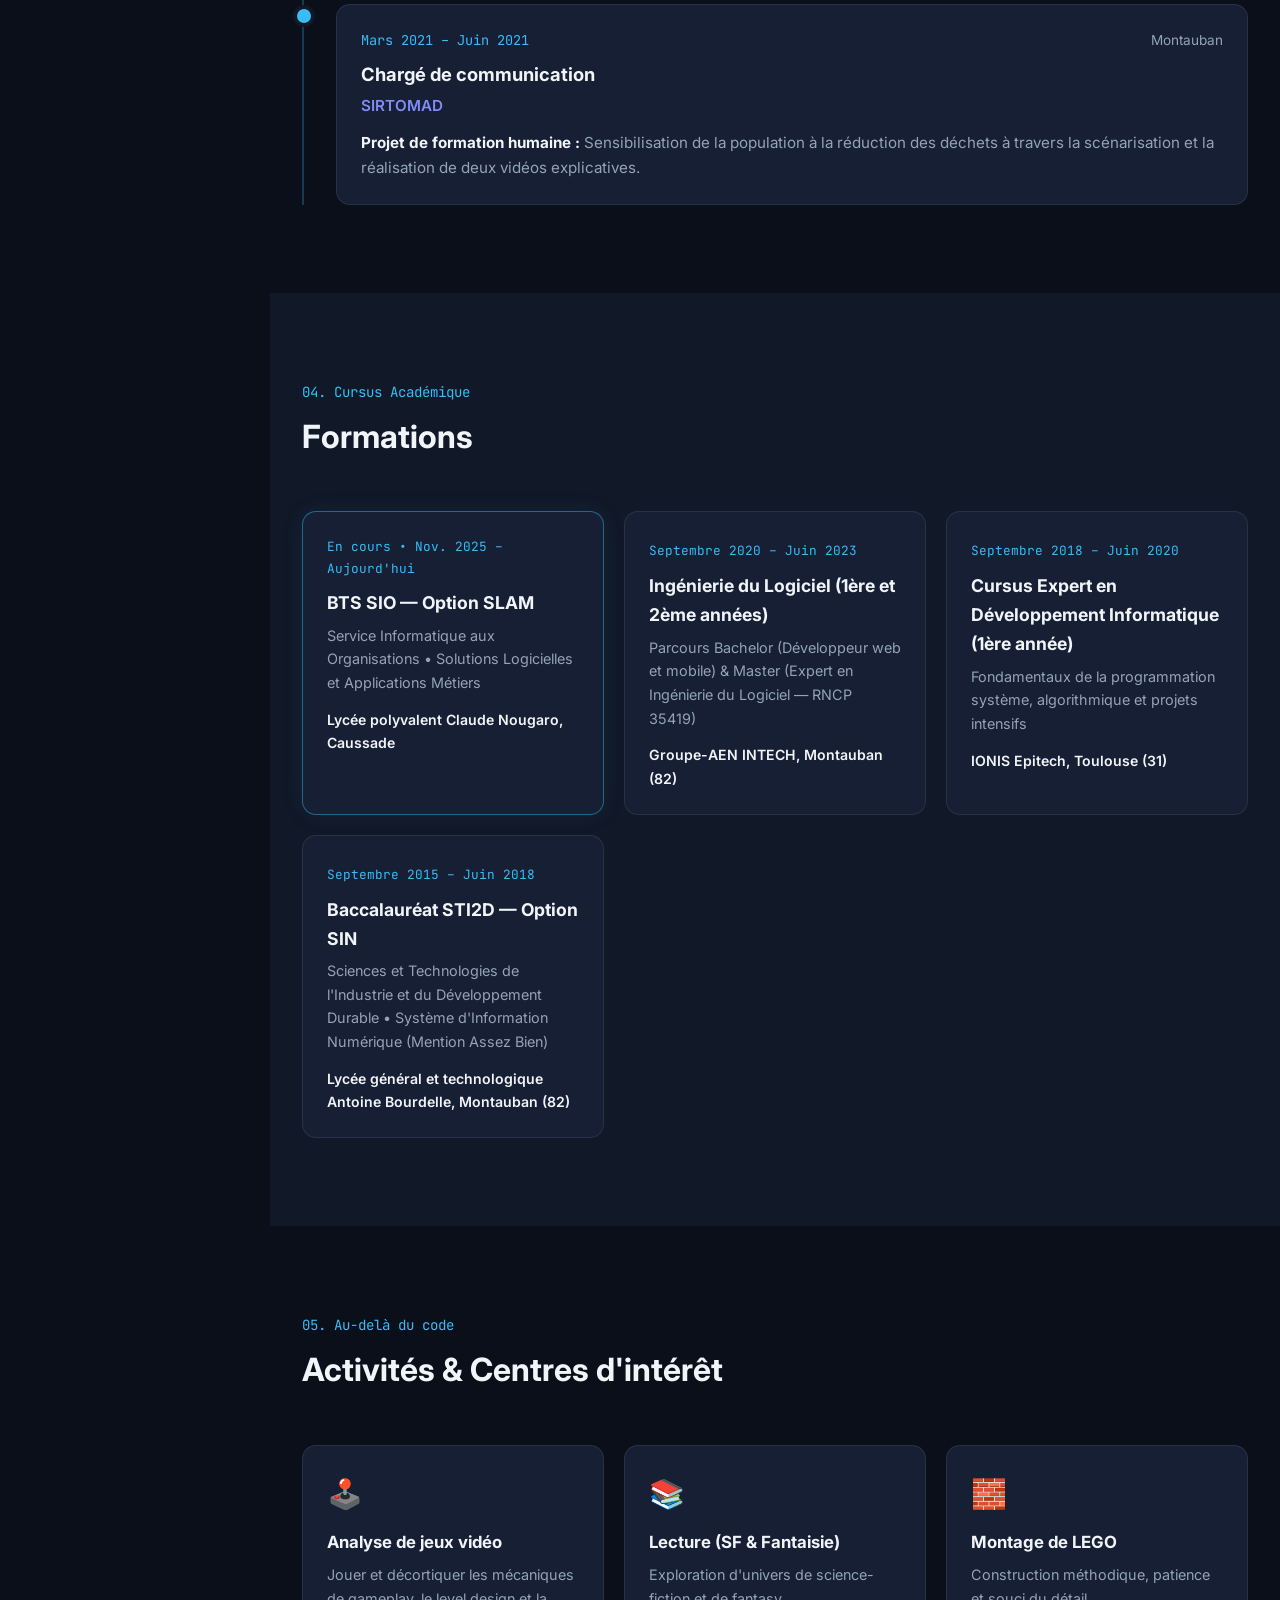
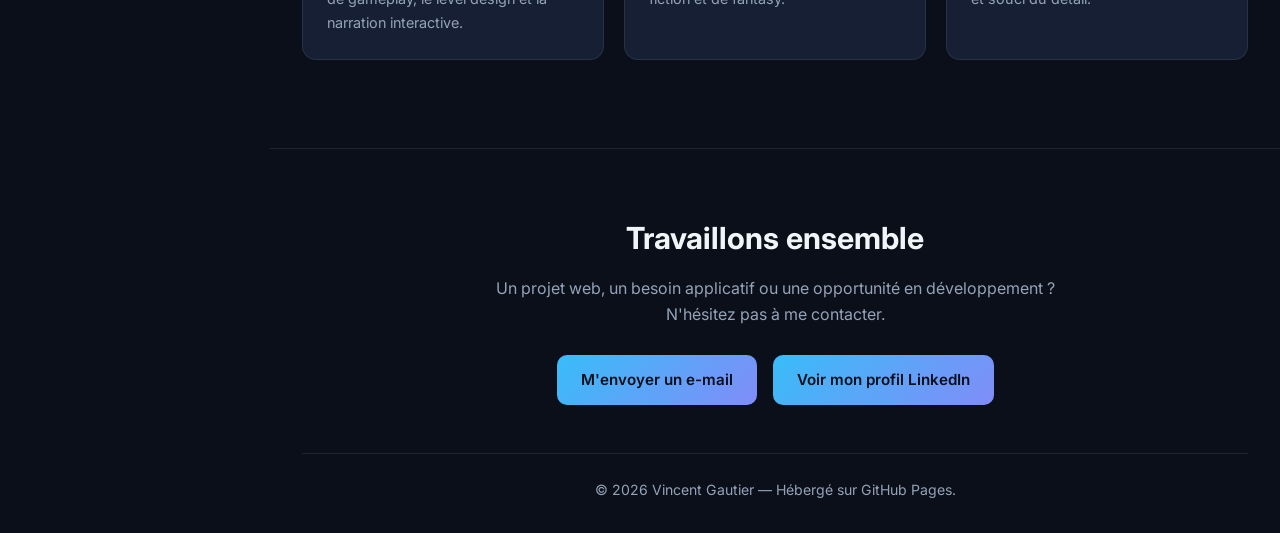
==== commit 27941db4: "Update index.html" ====
--- a/index.html
+++ b/index.html
@@ -438,26 +438,6 @@
             </a>
           </article>
 
-          <article class="project-card">
-            <div class="project-card-top">
-              <span class="project-badge">Jeu Vidéo &amp; Logiciel</span>
-              <span class="project-date">Projet personnel</span>
-            </div>
-            <h3>Développement d'un Jeu Vidéo Indépendant</h3>
-            <p class="project-desc">
-              Conception et programmation d'un jeu vidéo alliant logique algorithmique, architecture orientée objet,
-              boucle de jeu et level design.
-            </p>
-            <div class="project-tags">
-              <span class="tech-tag">C#</span>
-              <span class="tech-tag">Python</span>
-              <span class="tech-tag">C++</span>
-              <span class="tech-tag">Git</span>
-            </div>
-            <a href="projets/creation-jeu-video.html" class="project-link">
-              Voir la fiche projet <span aria-hidden="true">→</span>
-            </a>
-          </article>
         </div>
       </div>
     </section>
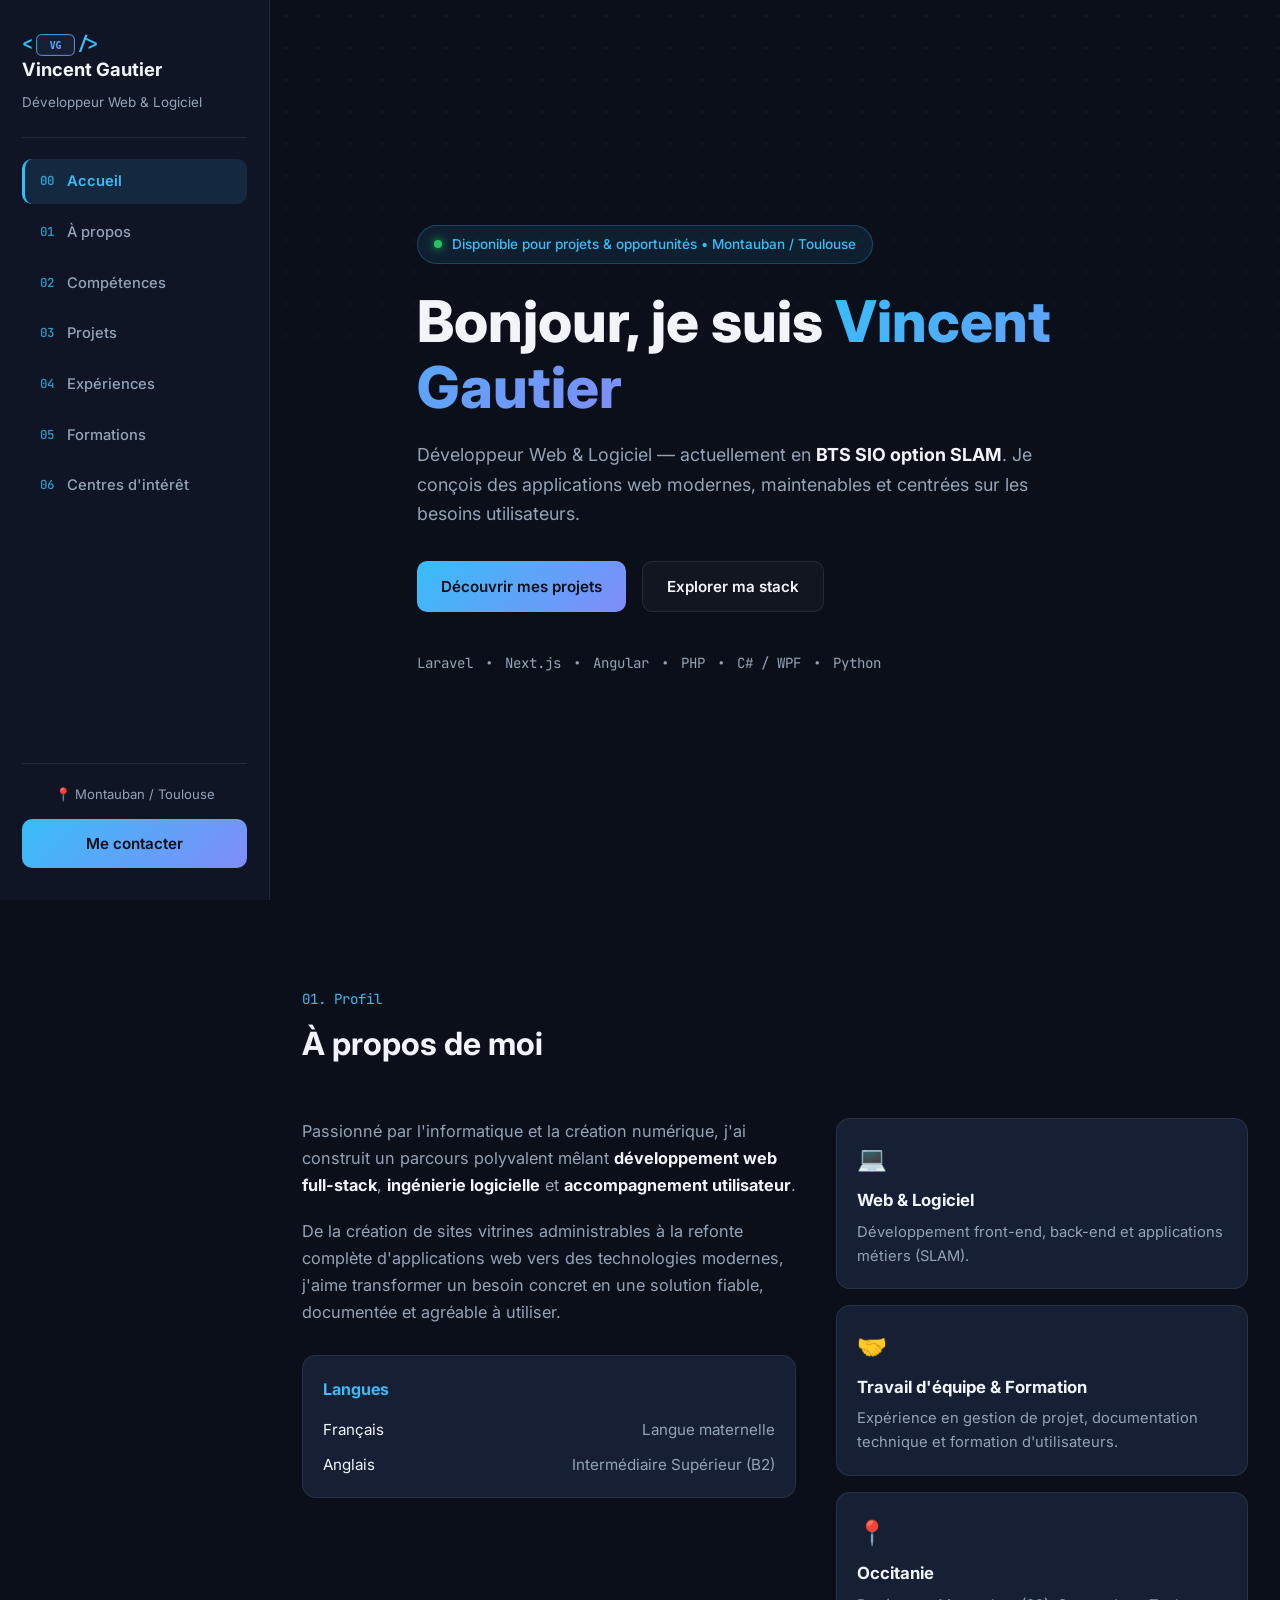
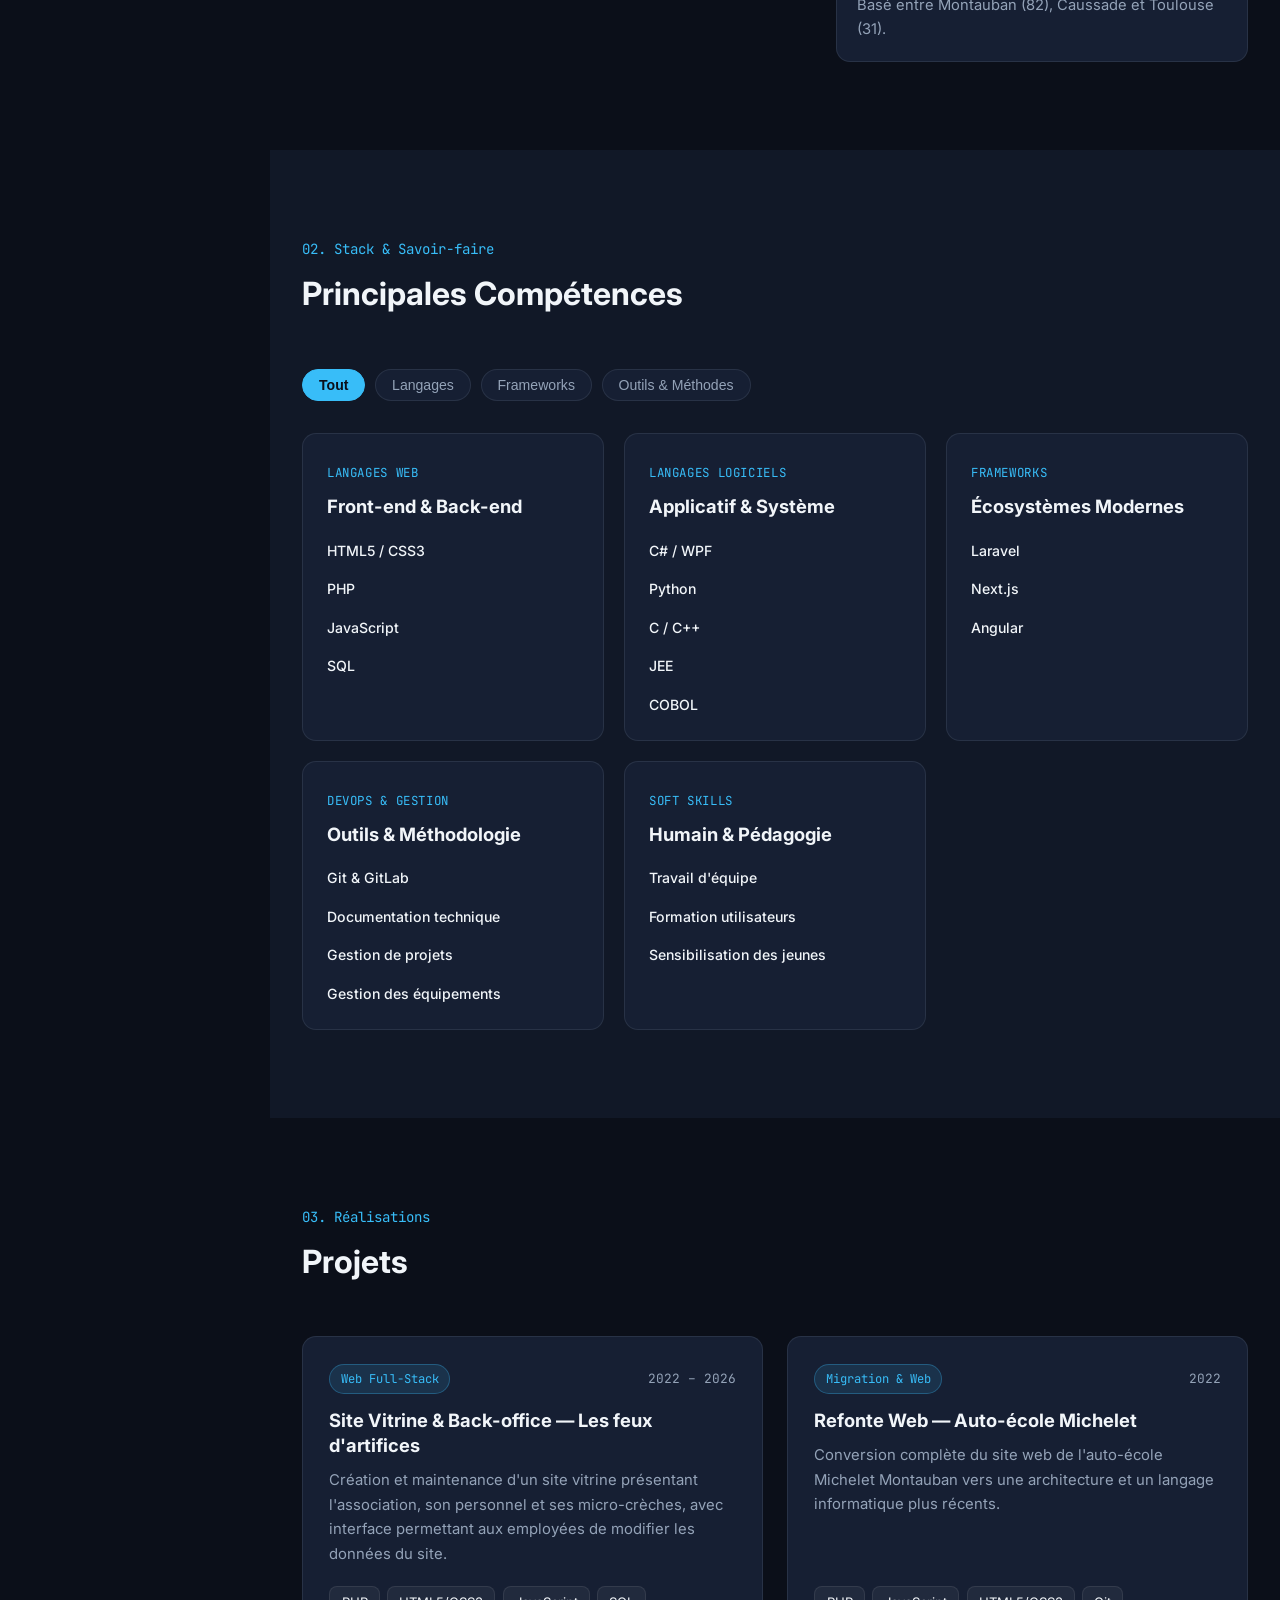
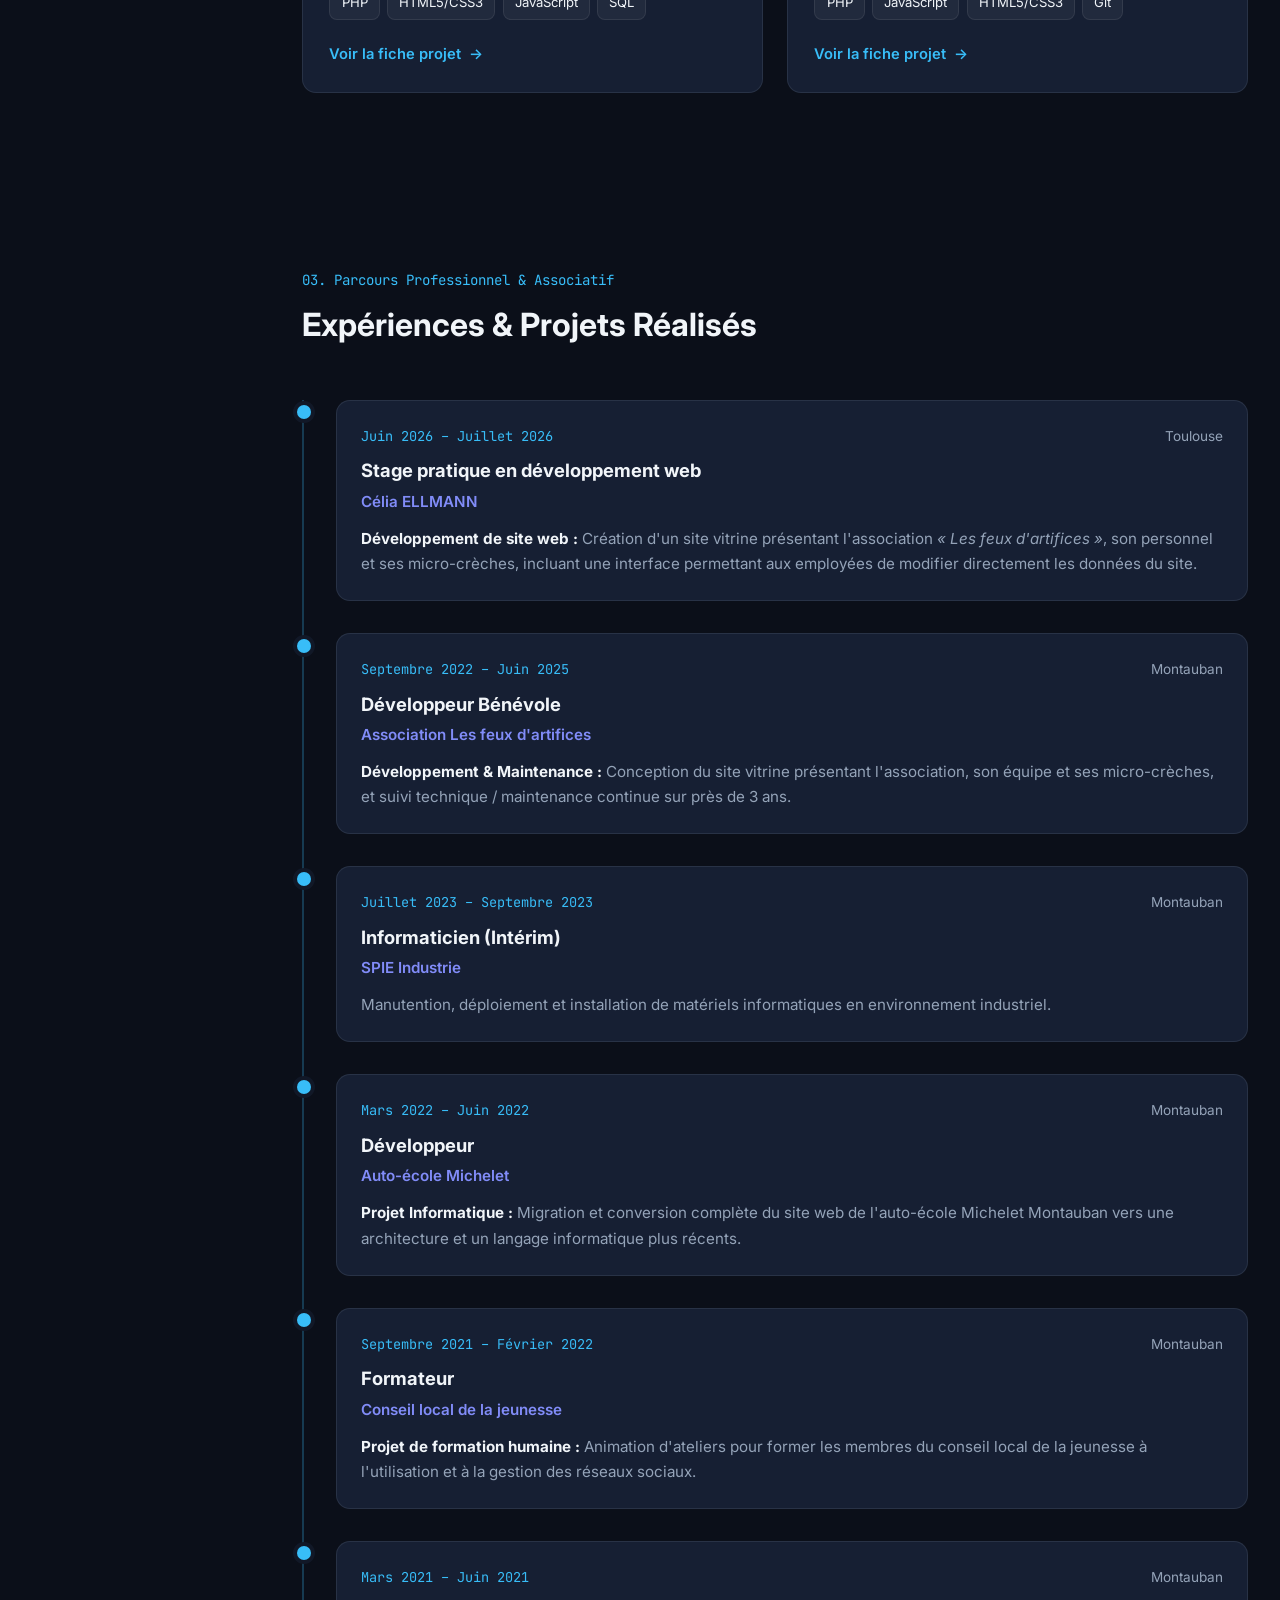
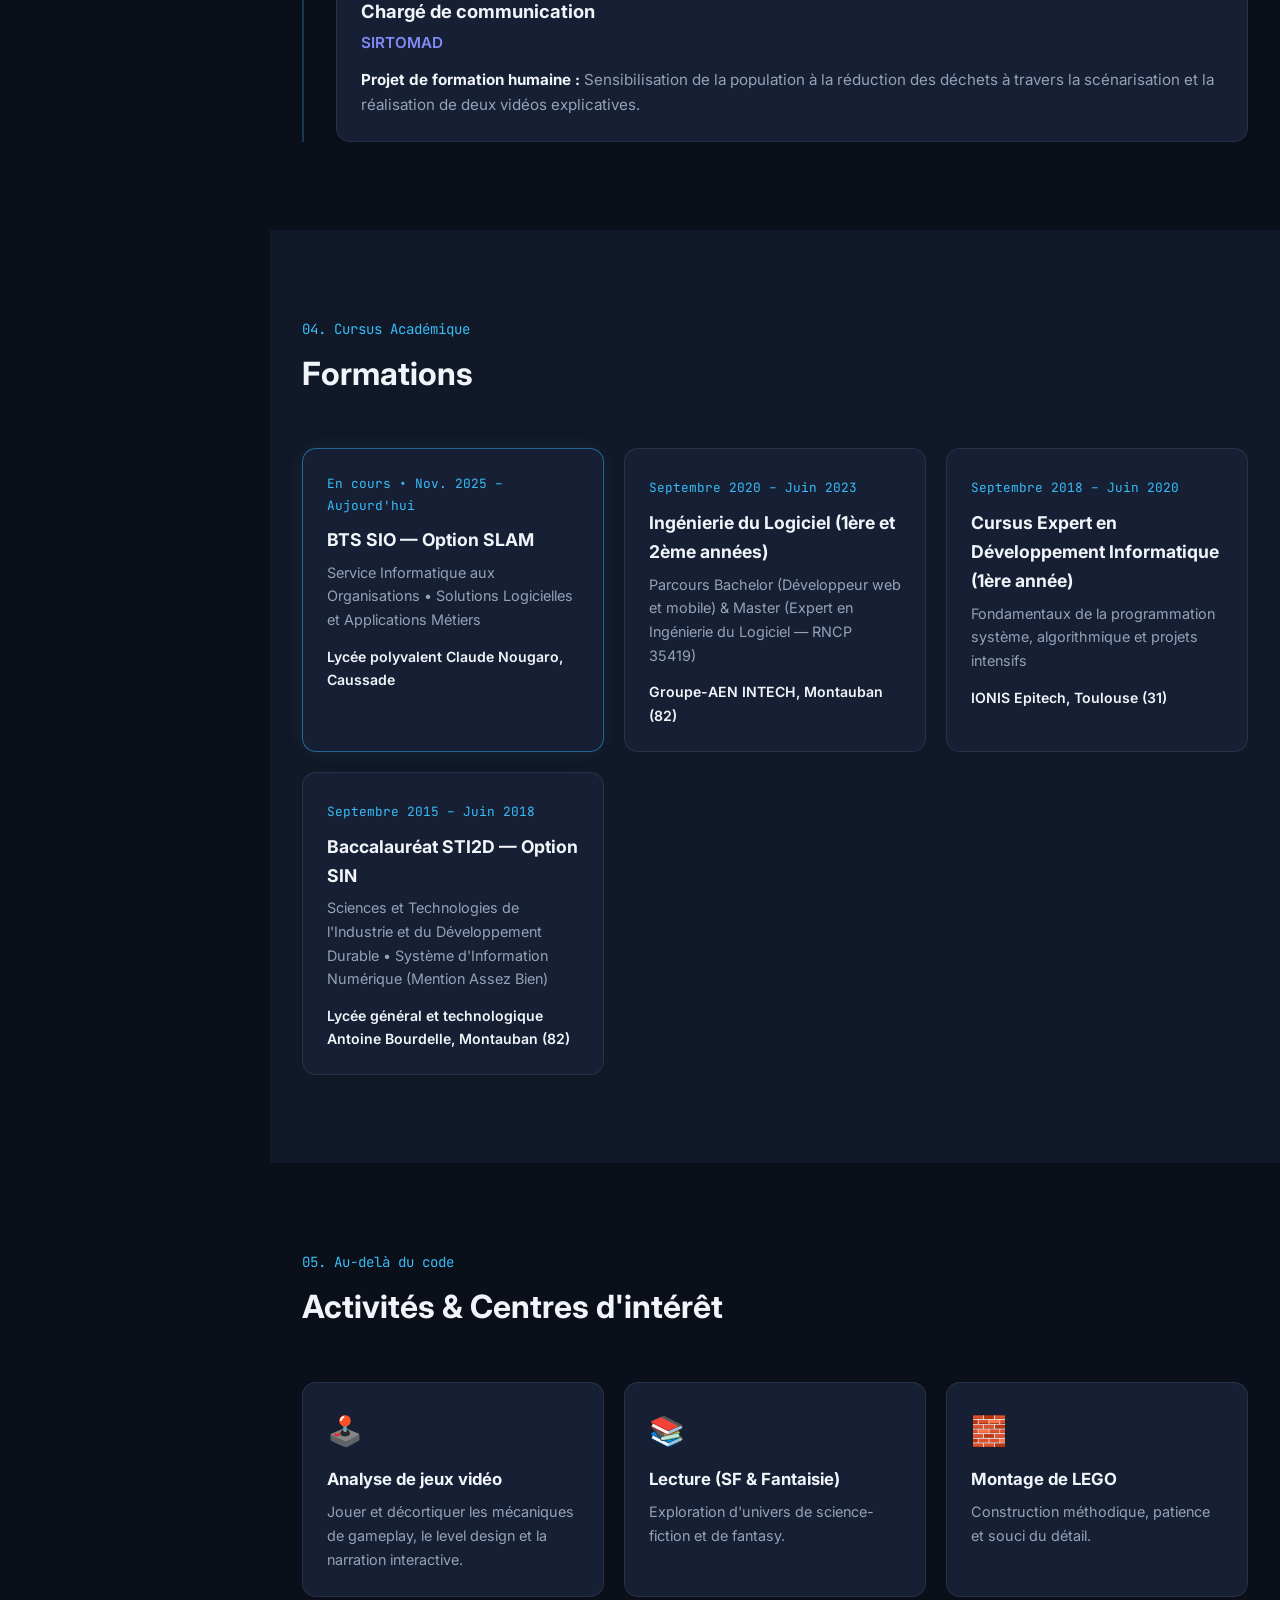
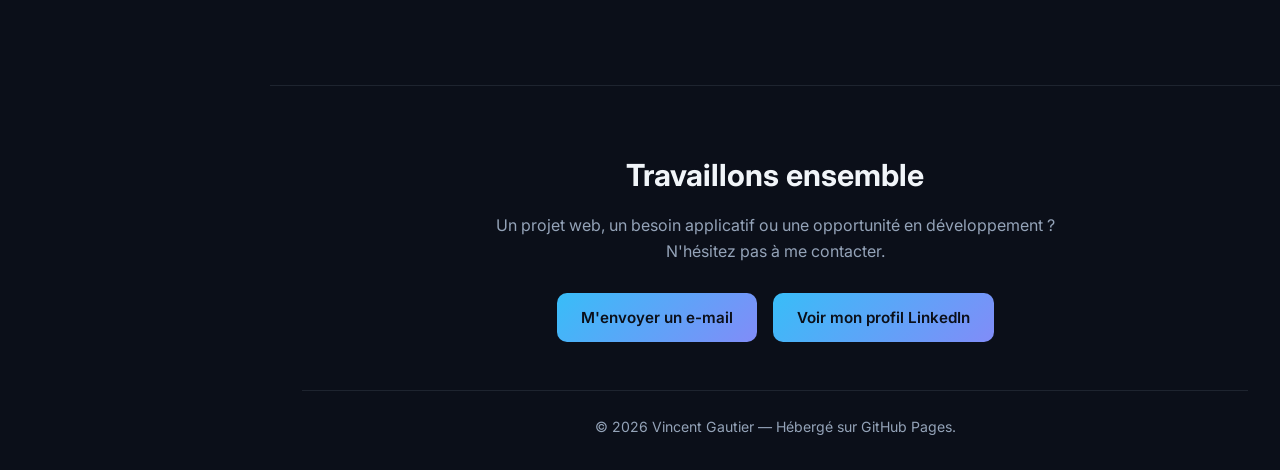
==== commit 8ecfe6ef: "Update suite à un retour" ====
--- a/index.html
+++ b/index.html
@@ -201,37 +201,21 @@
               <div class="skill-item">
                 <div class="skill-info">
                   <span class="skill-name">HTML5 / CSS3</span>
-                  <span class="skill-level">Avancé</span>
-                </div>
-                <div class="skill-bar">
-                  <div class="skill-progress" style="width: 90%;"></div>
                 </div>
               </div>
               <div class="skill-item">
                 <div class="skill-info">
                   <span class="skill-name">PHP</span>
-                  <span class="skill-level">Avancé</span>
-                </div>
-                <div class="skill-bar">
-                  <div class="skill-progress" style="width: 85%;"></div>
                 </div>
               </div>
               <div class="skill-item">
                 <div class="skill-info">
                   <span class="skill-name">JavaScript</span>
-                  <span class="skill-level">Avancé</span>
-                </div>
-                <div class="skill-bar">
-                  <div class="skill-progress" style="width: 80%;"></div>
                 </div>
               </div>
               <div class="skill-item">
                 <div class="skill-info">
                   <span class="skill-name">SQL</span>
-                  <span class="skill-level">Intermédiaire</span>
-                </div>
-                <div class="skill-bar">
-                  <div class="skill-progress" style="width: 60%;"></div>
                 </div>
               </div>
             </div>
@@ -247,46 +231,26 @@
               <div class="skill-item">
                 <div class="skill-info">
                   <span class="skill-name">C# / WPF</span>
-                  <span class="skill-level">Intermédiaire</span>
-                </div>
-                <div class="skill-bar">
-                  <div class="skill-progress" style="width: 60%;"></div>
                 </div>
               </div>
               <div class="skill-item">
                 <div class="skill-info">
                   <span class="skill-name">Python</span>
-                  <span class="skill-level">Intermédiaire</span>
-                </div>
-                <div class="skill-bar">
-                  <div class="skill-progress" style="width: 60%;"></div>
                 </div>
               </div>
               <div class="skill-item">
                 <div class="skill-info">
                   <span class="skill-name">C / C++</span>
-                  <span class="skill-level">Intermédiaire</span>
-                </div>
-                <div class="skill-bar">
-                  <div class="skill-progress" style="width: 60%;"></div>
                 </div>
               </div>
               <div class="skill-item">
                 <div class="skill-info">
                   <span class="skill-name">JEE</span>
-                  <span class="skill-level">Intermédiaire</span>
-                </div>
-                <div class="skill-bar">
-                  <div class="skill-progress" style="width: 60%;"></div>
                 </div>
               </div>
               <div class="skill-item">
                 <div class="skill-info">
                   <span class="skill-name">COBOL</span>
-                  <span class="skill-level">Débutant</span>
-                </div>
-                <div class="skill-bar">
-                  <div class="skill-progress" style="width: 40%;"></div>
                 </div>
               </div>
             </div>
@@ -302,28 +266,16 @@
               <div class="skill-item">
                 <div class="skill-info">
                   <span class="skill-name">Laravel</span>
-                  <span class="skill-level">Intermédiaire</span>
-                </div>
-                <div class="skill-bar">
-                  <div class="skill-progress highlight" style="width: 60%;"></div>
                 </div>
               </div>
               <div class="skill-item">
                 <div class="skill-info">
                   <span class="skill-name">Next.js</span>
-                  <span class="skill-level">Intermédiaire</span>
-                </div>
-                <div class="skill-bar">
-                  <div class="skill-progress highlight" style="width: 60%;"></div>
                 </div>
               </div>
               <div class="skill-item">
                 <div class="skill-info">
                   <span class="skill-name">Angular</span>
-                  <span class="skill-level">Intermédiaire</span>
-                </div>
-                <div class="skill-bar">
-                  <div class="skill-progress highlight" style="width: 60%;"></div>
                 </div>
               </div>
             </div>
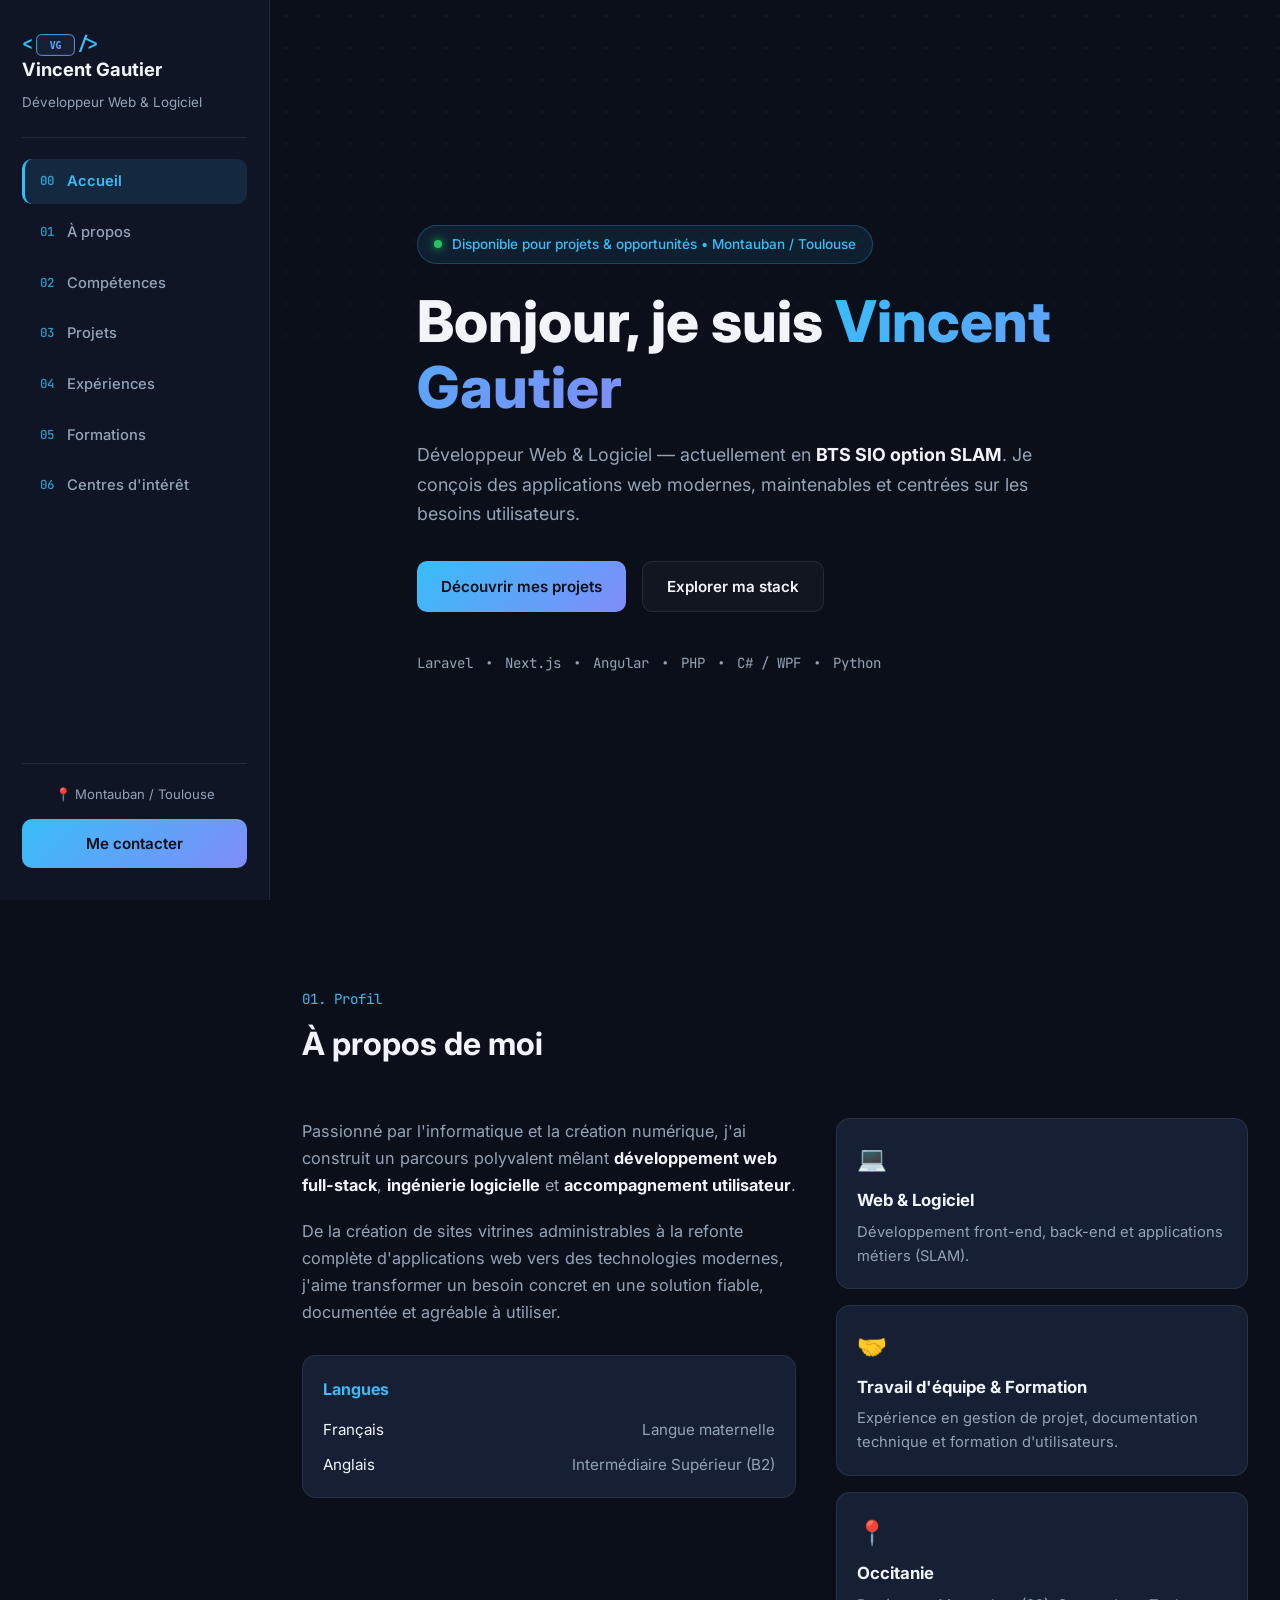
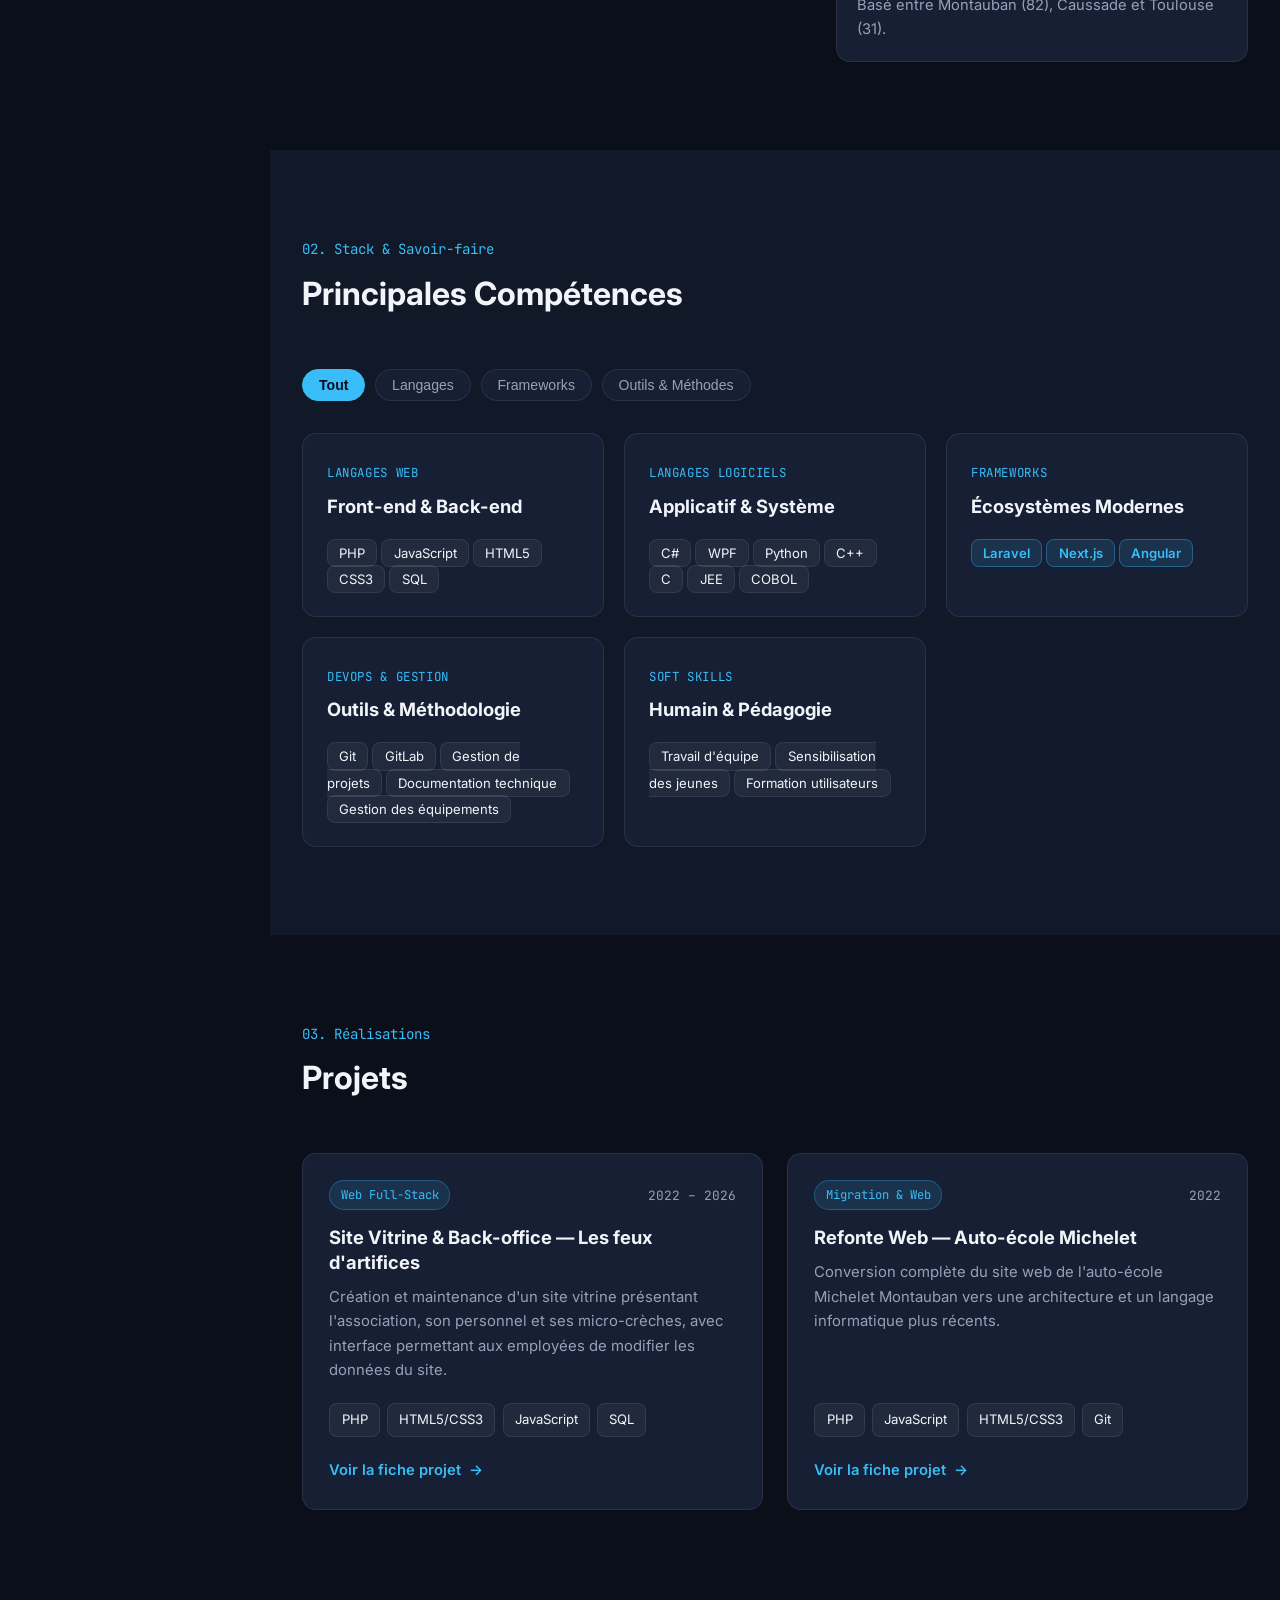
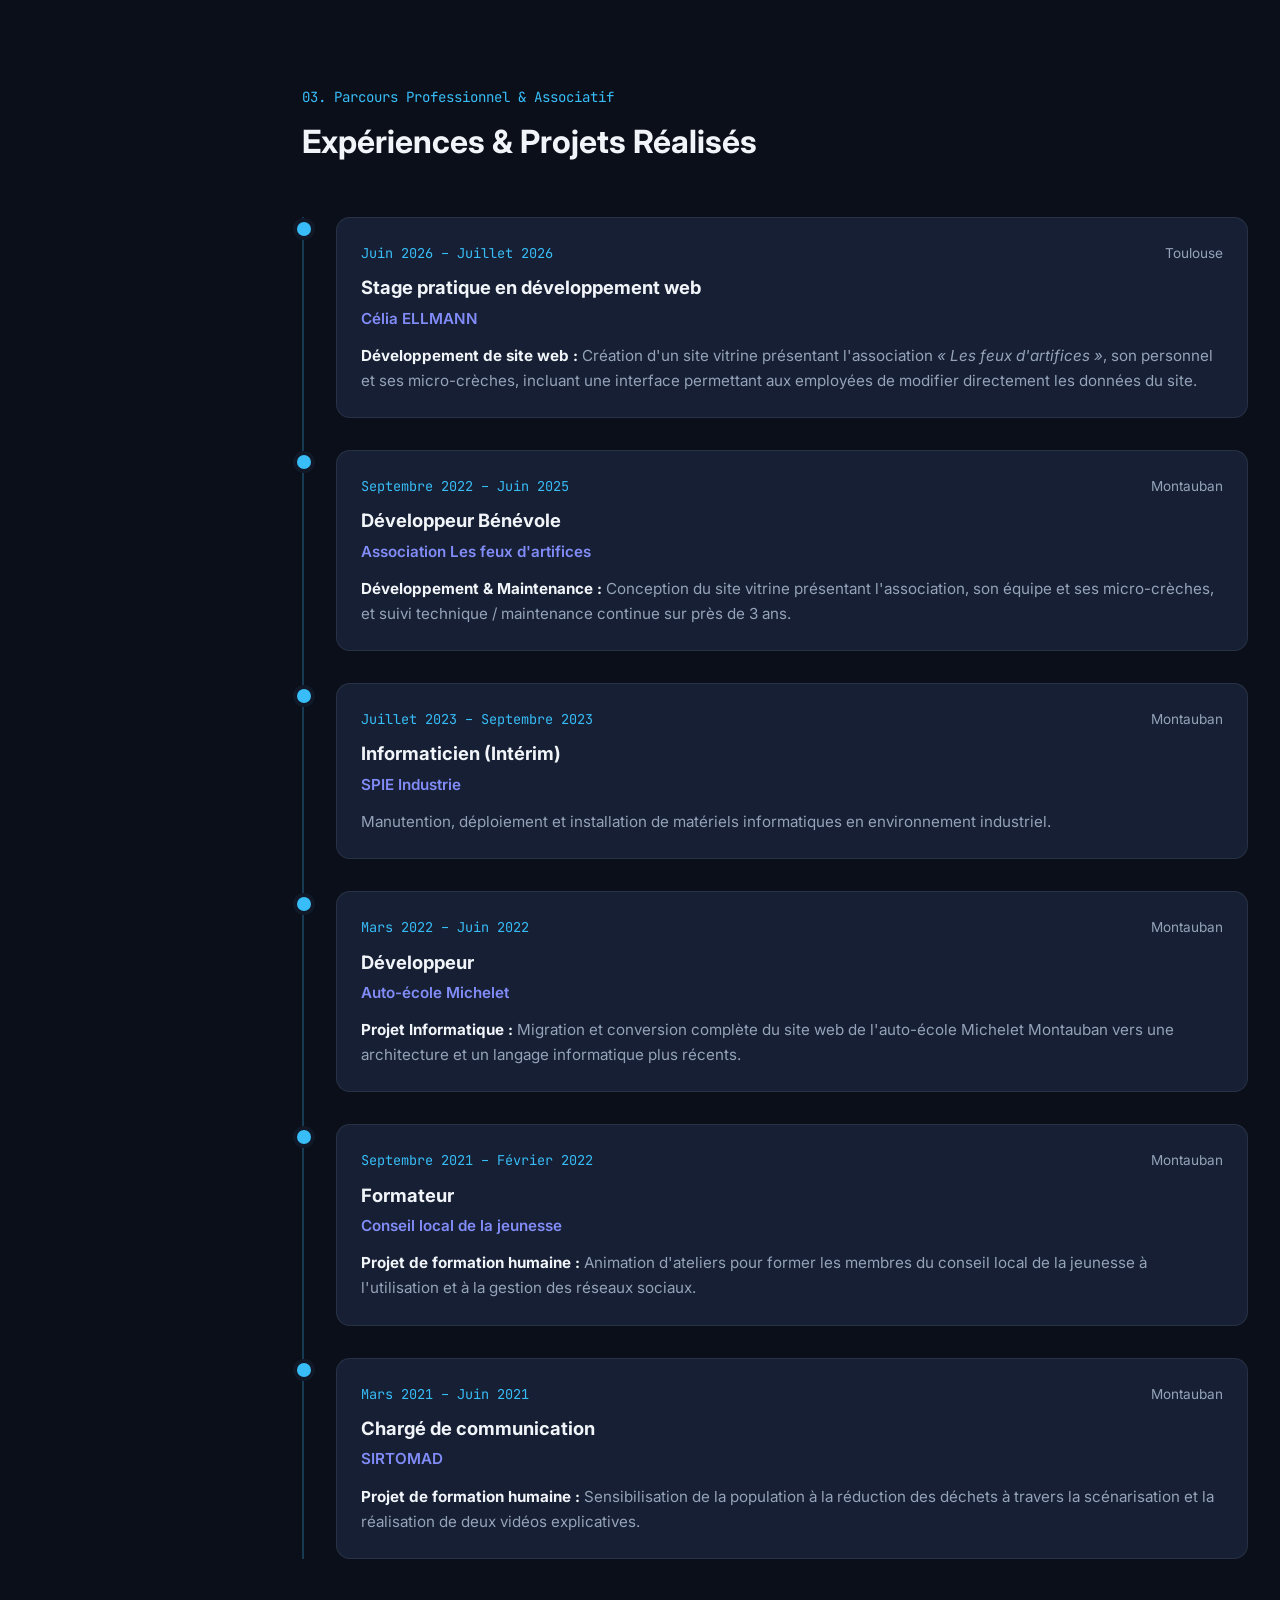
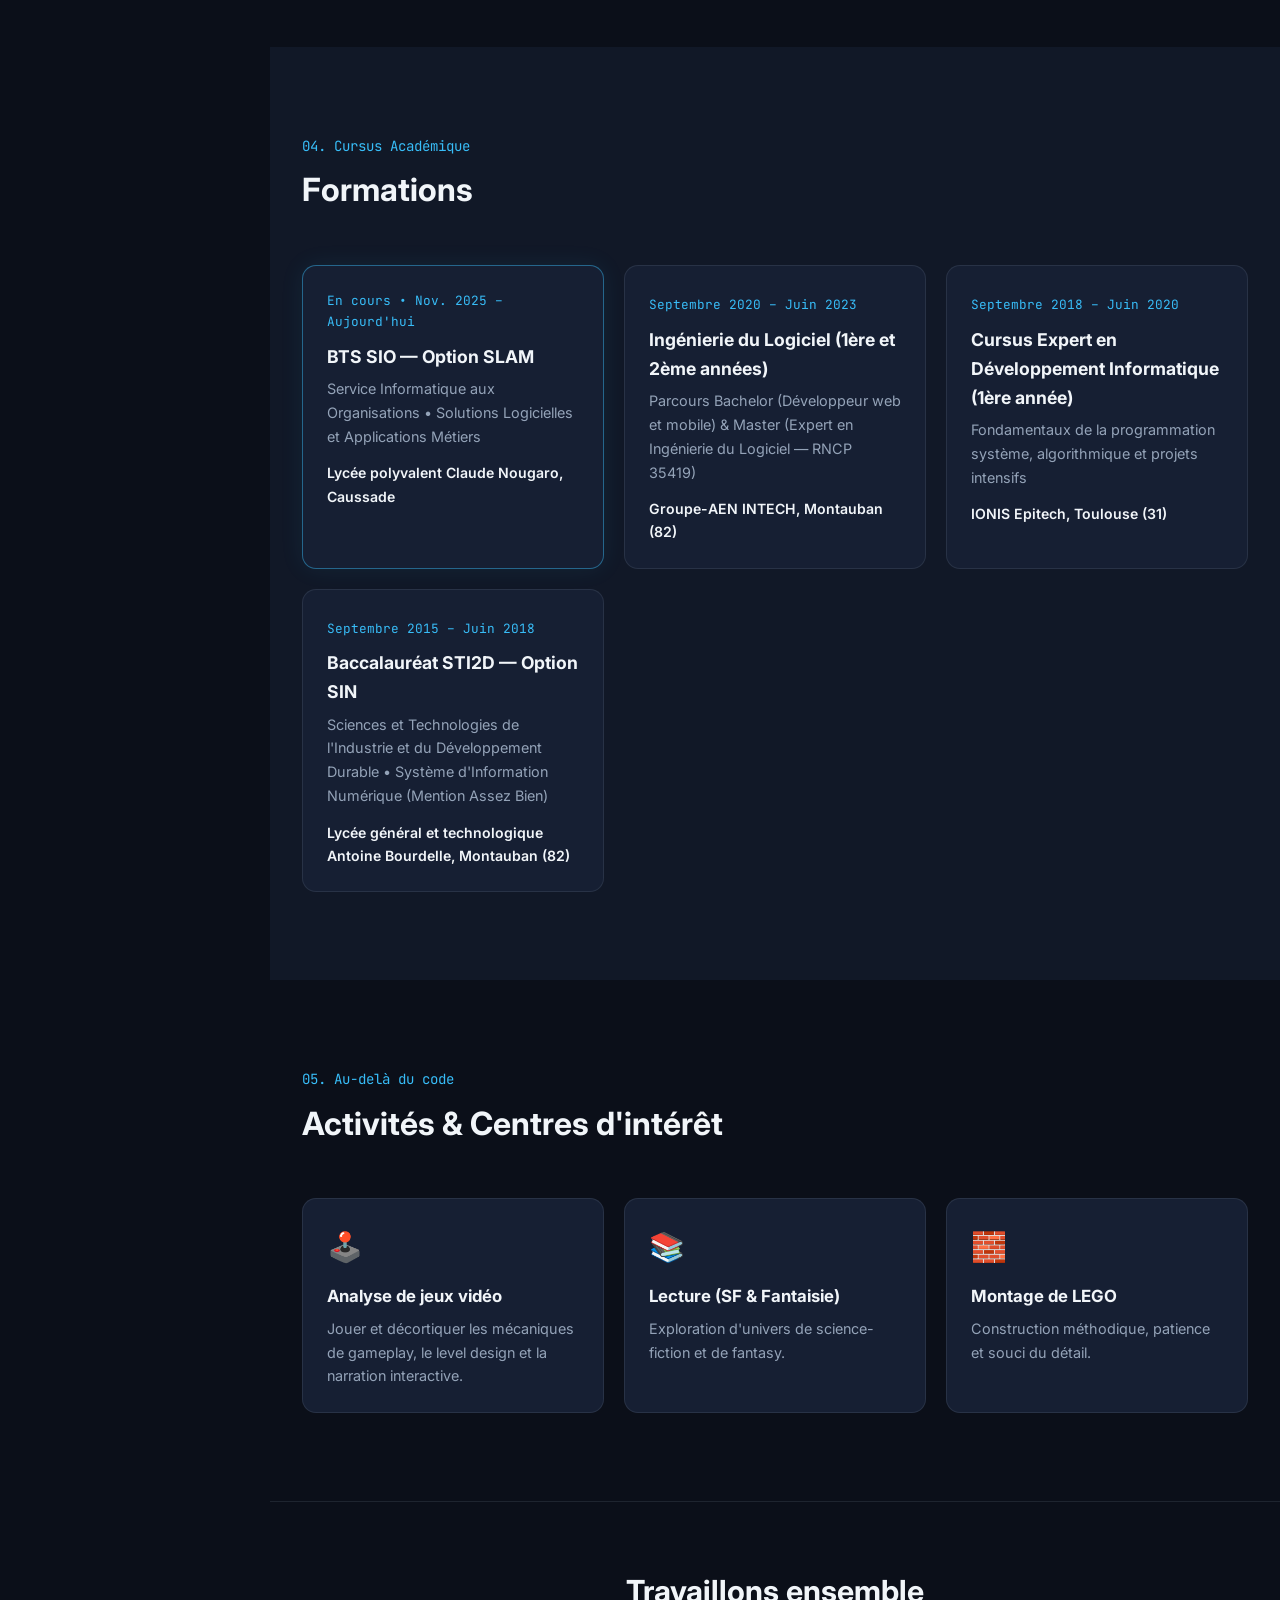
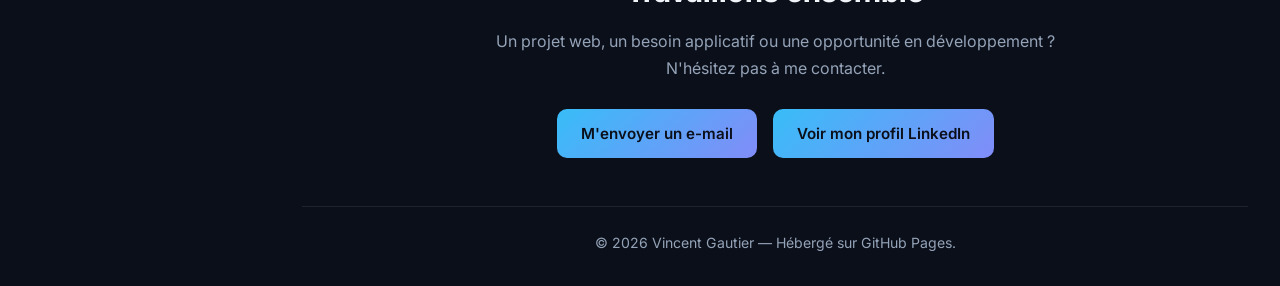
==== commit 6a6961b5: "Update index.html" ====
--- a/index.html
+++ b/index.html
@@ -191,153 +191,79 @@
         </div>
 
         <div class="skills-grid" id="skills-grid">
-          <!-- Langages Web -->
-          <div class="skill-card" data-category="langages">
-            <div class="skill-card-header">
-              <span class="skill-category-badge">Langages Web</span>
-            </div>
-            <h3>Front-end &amp; Back-end</h3>
-            <div class="skill-list">
-              <div class="skill-item">
-                <div class="skill-info">
-                  <span class="skill-name">HTML5 / CSS3</span>
-                </div>
-              </div>
-              <div class="skill-item">
-                <div class="skill-info">
-                  <span class="skill-name">PHP</span>
-                </div>
-              </div>
-              <div class="skill-item">
-                <div class="skill-info">
-                  <span class="skill-name">JavaScript</span>
-                </div>
-              </div>
-              <div class="skill-item">
-                <div class="skill-info">
-                  <span class="skill-name">SQL</span>
-                </div>
-              </div>
-            </div>
-          </div>
-
-          <!-- Langages Logiciels -->
-          <div class="skill-card" data-category="langages">
-            <div class="skill-card-header">
-              <span class="skill-category-badge">Langages Logiciels</span>
-            </div>
-            <h3>Applicatif &amp; Système</h3>
-            <div class="skill-list">
-              <div class="skill-item">
-                <div class="skill-info">
-                  <span class="skill-name">C# / WPF</span>
-                </div>
-              </div>
-              <div class="skill-item">
-                <div class="skill-info">
-                  <span class="skill-name">Python</span>
-                </div>
-              </div>
-              <div class="skill-item">
-                <div class="skill-info">
-                  <span class="skill-name">C / C++</span>
-                </div>
-              </div>
-              <div class="skill-item">
-                <div class="skill-info">
-                  <span class="skill-name">JEE</span>
-                </div>
-              </div>
-              <div class="skill-item">
-                <div class="skill-info">
-                  <span class="skill-name">COBOL</span>
-                </div>
-              </div>
-            </div>
-          </div>
-
-          <!-- Frameworks -->
-          <div class="skill-card" data-category="frameworks">
-            <div class="skill-card-header">
-              <span class="skill-category-badge">Frameworks</span>
-            </div>
-            <h3>Écosystèmes Modernes</h3>
-            <div class="skill-list">
-              <div class="skill-item">
-                <div class="skill-info">
-                  <span class="skill-name">Laravel</span>
-                </div>
-              </div>
-              <div class="skill-item">
-                <div class="skill-info">
-                  <span class="skill-name">Next.js</span>
-                </div>
-              </div>
-              <div class="skill-item">
-                <div class="skill-info">
-                  <span class="skill-name">Angular</span>
-                </div>
-              </div>
-            </div>
-          </div>
-
-          <!-- Outils & Méthodes -->
-          <div class="skill-card" data-category="outils">
-            <div class="skill-card-header">
-              <span class="skill-category-badge">DevOps &amp; Gestion</span>
-            </div>
-            <h3>Outils &amp; Méthodologie</h3>
-            <div class="skill-list">
-              <div class="skill-item">
-                <div class="skill-info">
-                  <span class="skill-name">Git &amp; GitLab</span>
-                </div>
-              </div>
-              <div class="skill-item">
-                <div class="skill-info">
-                  <span class="skill-name">Documentation technique</span>
-                </div>
-              </div>
-              <div class="skill-item">
-                <div class="skill-info">
-                  <span class="skill-name">Gestion de projets</span>
-                </div>
-              </div>
-              <div class="skill-item">
-                <div class="skill-info">
-                  <span class="skill-name">Gestion des équipements</span>
-                </div>
-              </div>
-            </div>
-          </div>
-
-          <!-- Soft Skills -->
-          <div class="skill-card" data-category="outils">
-            <div class="skill-card-header">
-              <span class="skill-category-badge">Soft Skills</span>
-            </div>
-            <h3>Humain &amp; Pédagogie</h3>
-            <div class="skill-list">
-              <div class="skill-item">
-                <div class="skill-info">
-                  <span class="skill-name">Travail d'équipe</span>
-                </div>
-              </div>
-              <div class="skill-item">
-                <div class="skill-info">
-                  <span class="skill-name">Formation utilisateurs</span>
-                </div>
-              </div>
-              <div class="skill-item">
-                <div class="skill-info">
-                  <span class="skill-name">Sensibilisation des jeunes</span>
-                </div>
-              </div>
-            </div>
-          </div>
-        </div>
-      </div>
-    </section>
+        <!-- Langages -->
+        <div class="skill-card" data-category="langages">
+          <div class="skill-card-header">
+            <span class="skill-category-badge">Langages Web</span>
+          </div>
+          <h3>Front-end &amp; Back-end</h3>
+          <div class="tag-cloud">
+            <span class="tech-tag">PHP</span>
+            <span class="tech-tag">JavaScript</span>
+            <span class="tech-tag">HTML5</span>
+            <span class="tech-tag">CSS3</span>
+            <span class="tech-tag">SQL</span>
+          </div>
+        </div>
+
+        <div class="skill-card" data-category="langages">
+          <div class="skill-card-header">
+            <span class="skill-category-badge">Langages Logiciels</span>
+          </div>
+          <h3>Applicatif &amp; Système</h3>
+          <div class="tag-cloud">
+            <span class="tech-tag">C#</span>
+            <span class="tech-tag">WPF</span>
+            <span class="tech-tag">Python</span>
+            <span class="tech-tag">C++</span>
+            <span class="tech-tag">C</span>
+            <span class="tech-tag">JEE</span>
+            <span class="tech-tag">COBOL</span>
+          </div>
+        </div>
+
+        <!-- Frameworks -->
+        <div class="skill-card" data-category="frameworks">
+          <div class="skill-card-header">
+            <span class="skill-category-badge">Frameworks</span>
+          </div>
+          <h3>Écosystèmes Modernes</h3>
+          <div class="tag-cloud">
+            <span class="tech-tag highlight">Laravel</span>
+            <span class="tech-tag highlight">Next.js</span>
+            <span class="tech-tag highlight">Angular</span>
+          </div>
+        </div>
+
+        <!-- Outils & Méthodes -->
+        <div class="skill-card" data-category="outils">
+          <div class="skill-card-header">
+            <span class="skill-category-badge">DevOps &amp; Gestion</span>
+          </div>
+          <h3>Outils &amp; Méthodologie</h3>
+          <div class="tag-cloud">
+            <span class="tech-tag">Git</span>
+            <span class="tech-tag">GitLab</span>
+            <span class="tech-tag">Gestion de projets</span>
+            <span class="tech-tag">Documentation technique</span>
+            <span class="tech-tag">Gestion des équipements</span>
+          </div>
+        </div>
+
+        <div class="skill-card" data-category="outils">
+          <div class="skill-card-header">
+            <span class="skill-category-badge">Soft Skills</span>
+          </div>
+          <h3>Humain &amp; Pédagogie</h3>
+          <div class="tag-cloud">
+            <span class="tech-tag">Travail d'équipe</span>
+            <span class="tech-tag">Sensibilisation des jeunes</span>
+            <span class="tech-tag">Formation utilisateurs</span>
+          </div>
+        </div>
+      </div>
+    </div>
+  </section>
 
     <!-- Projets -->
     <section class="section" id="projets">
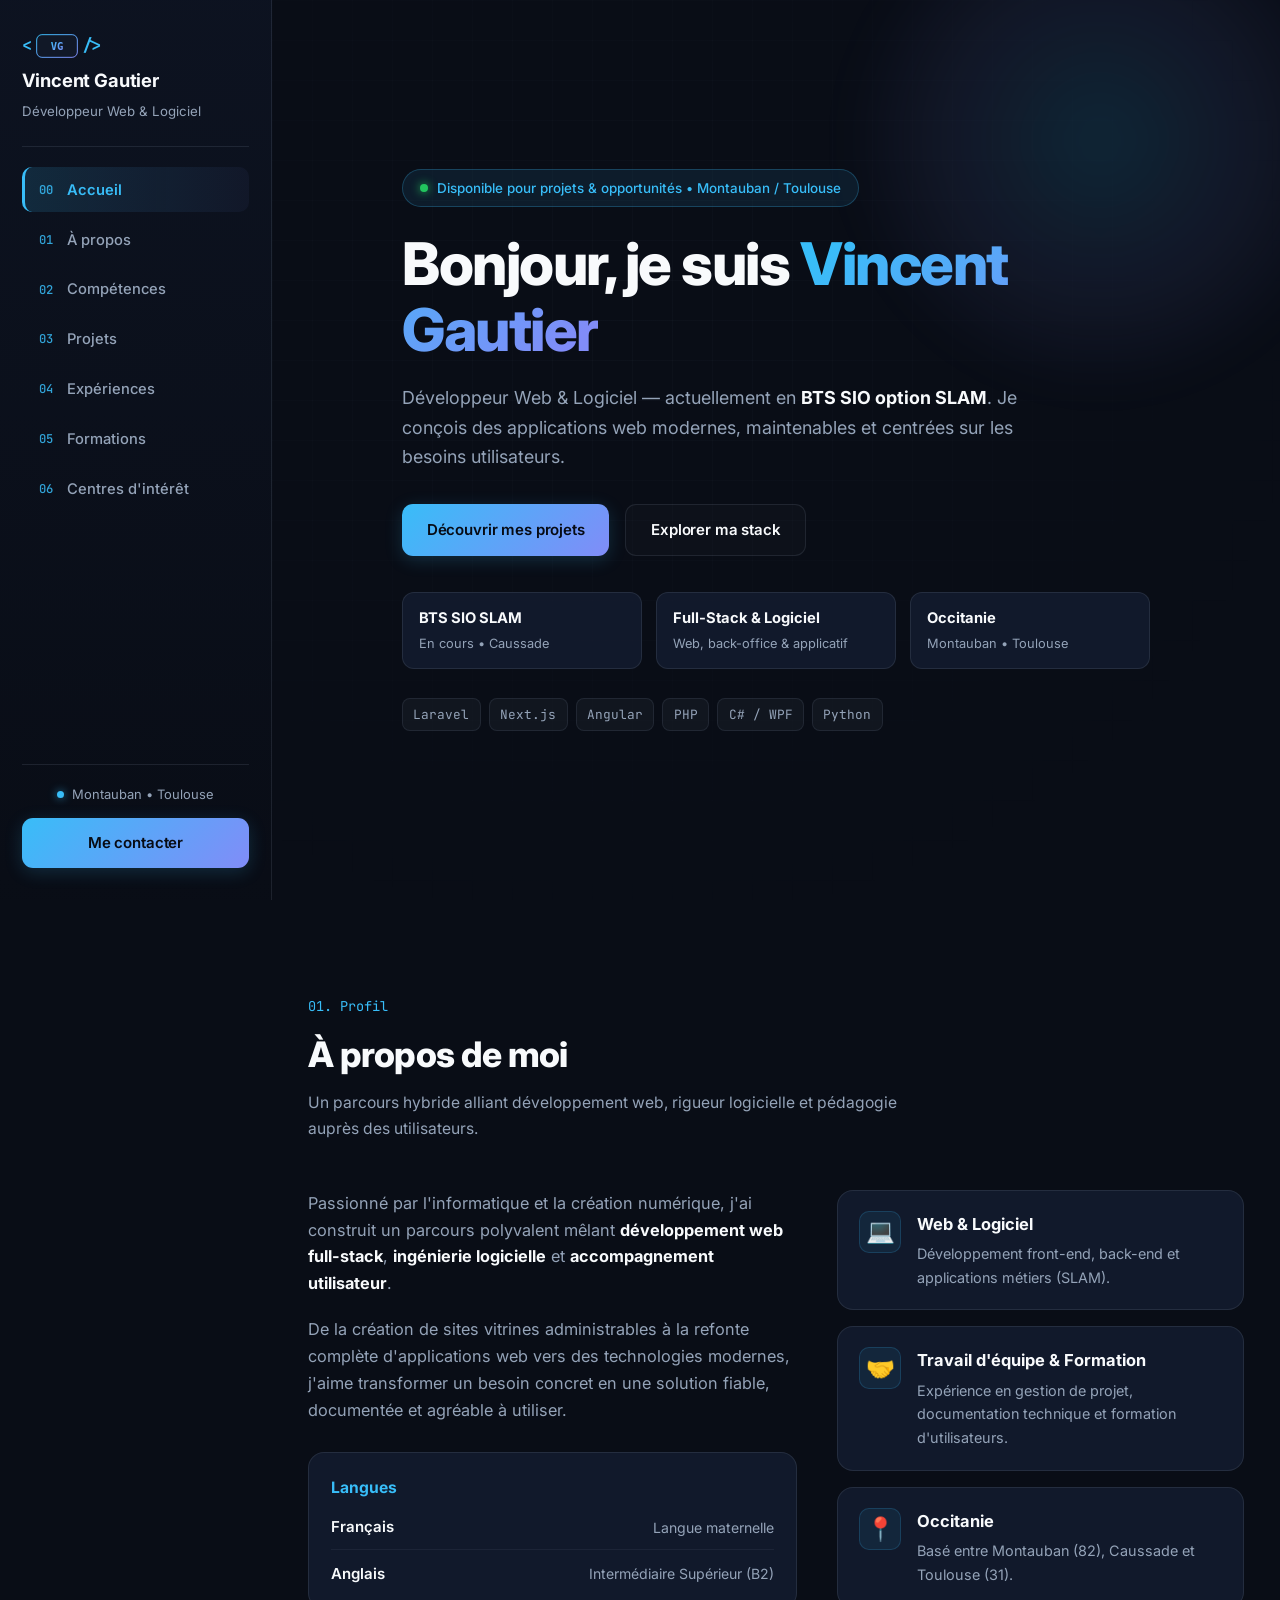
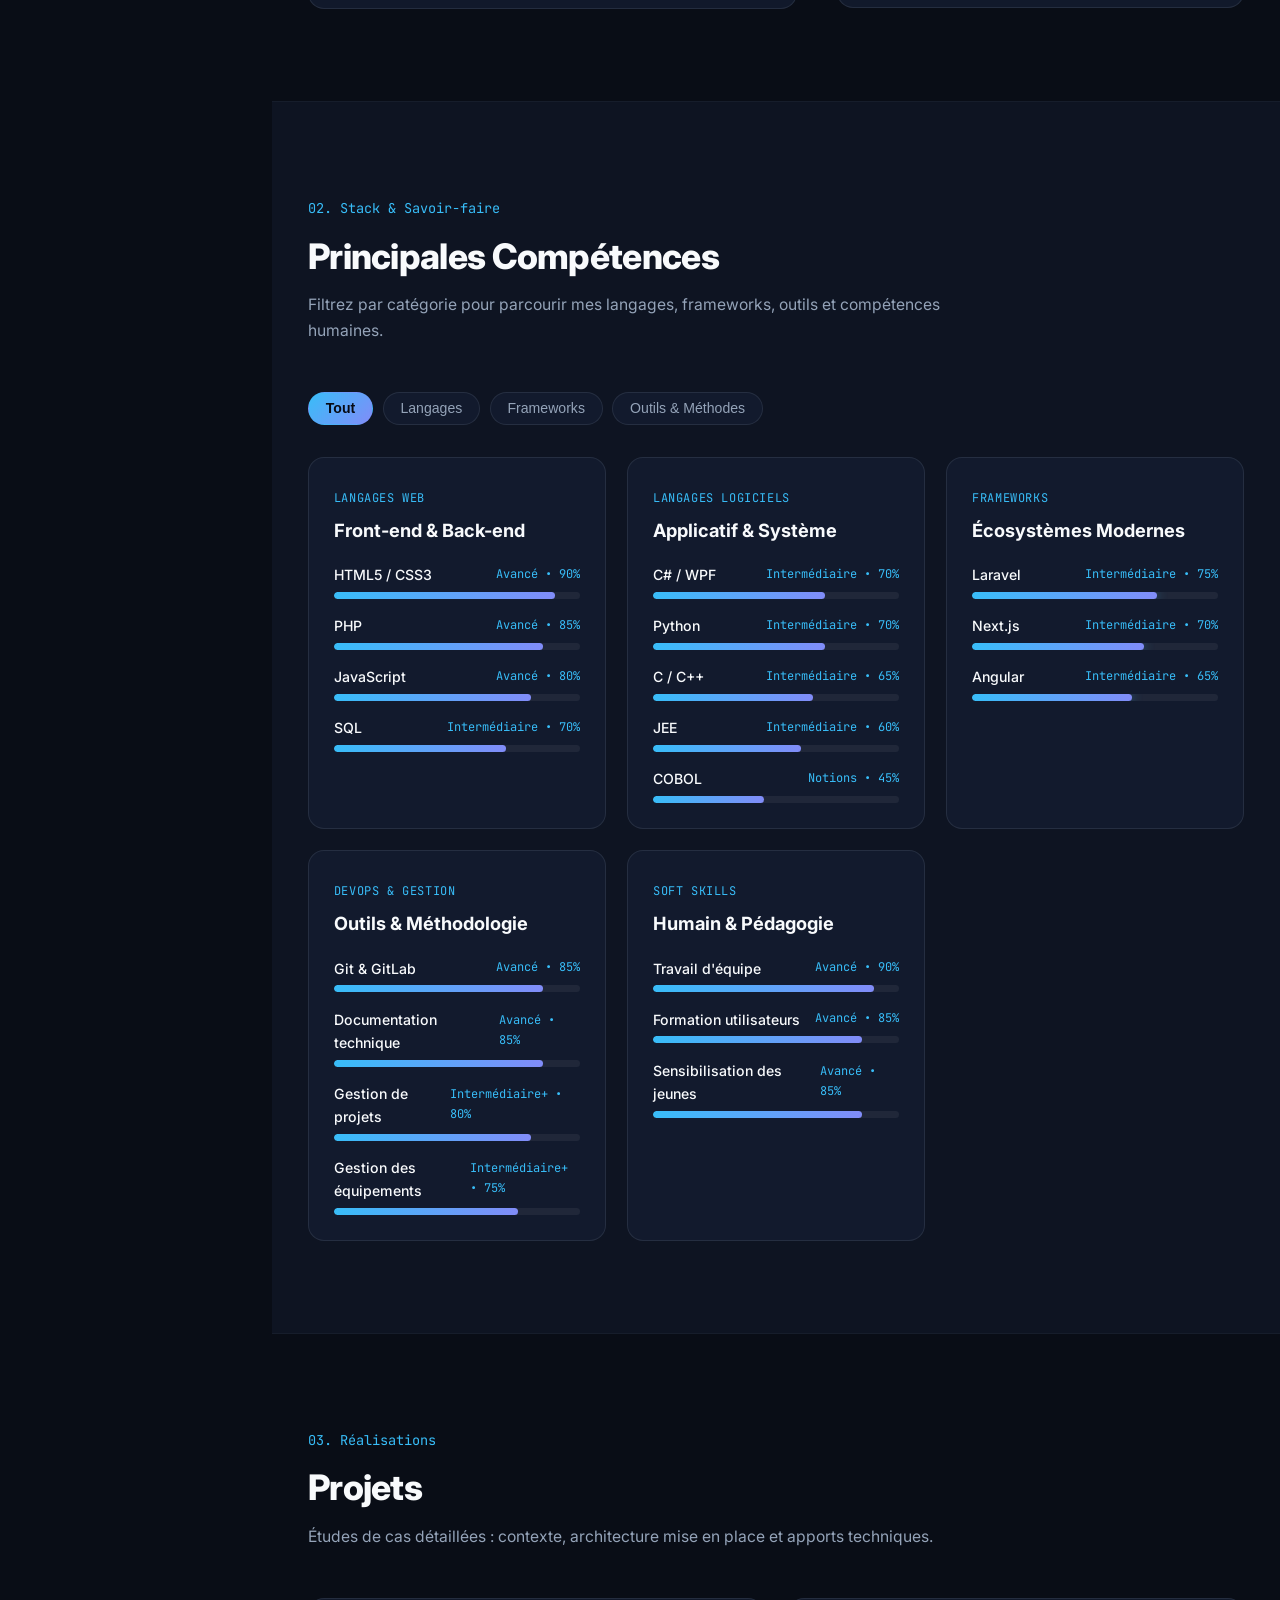
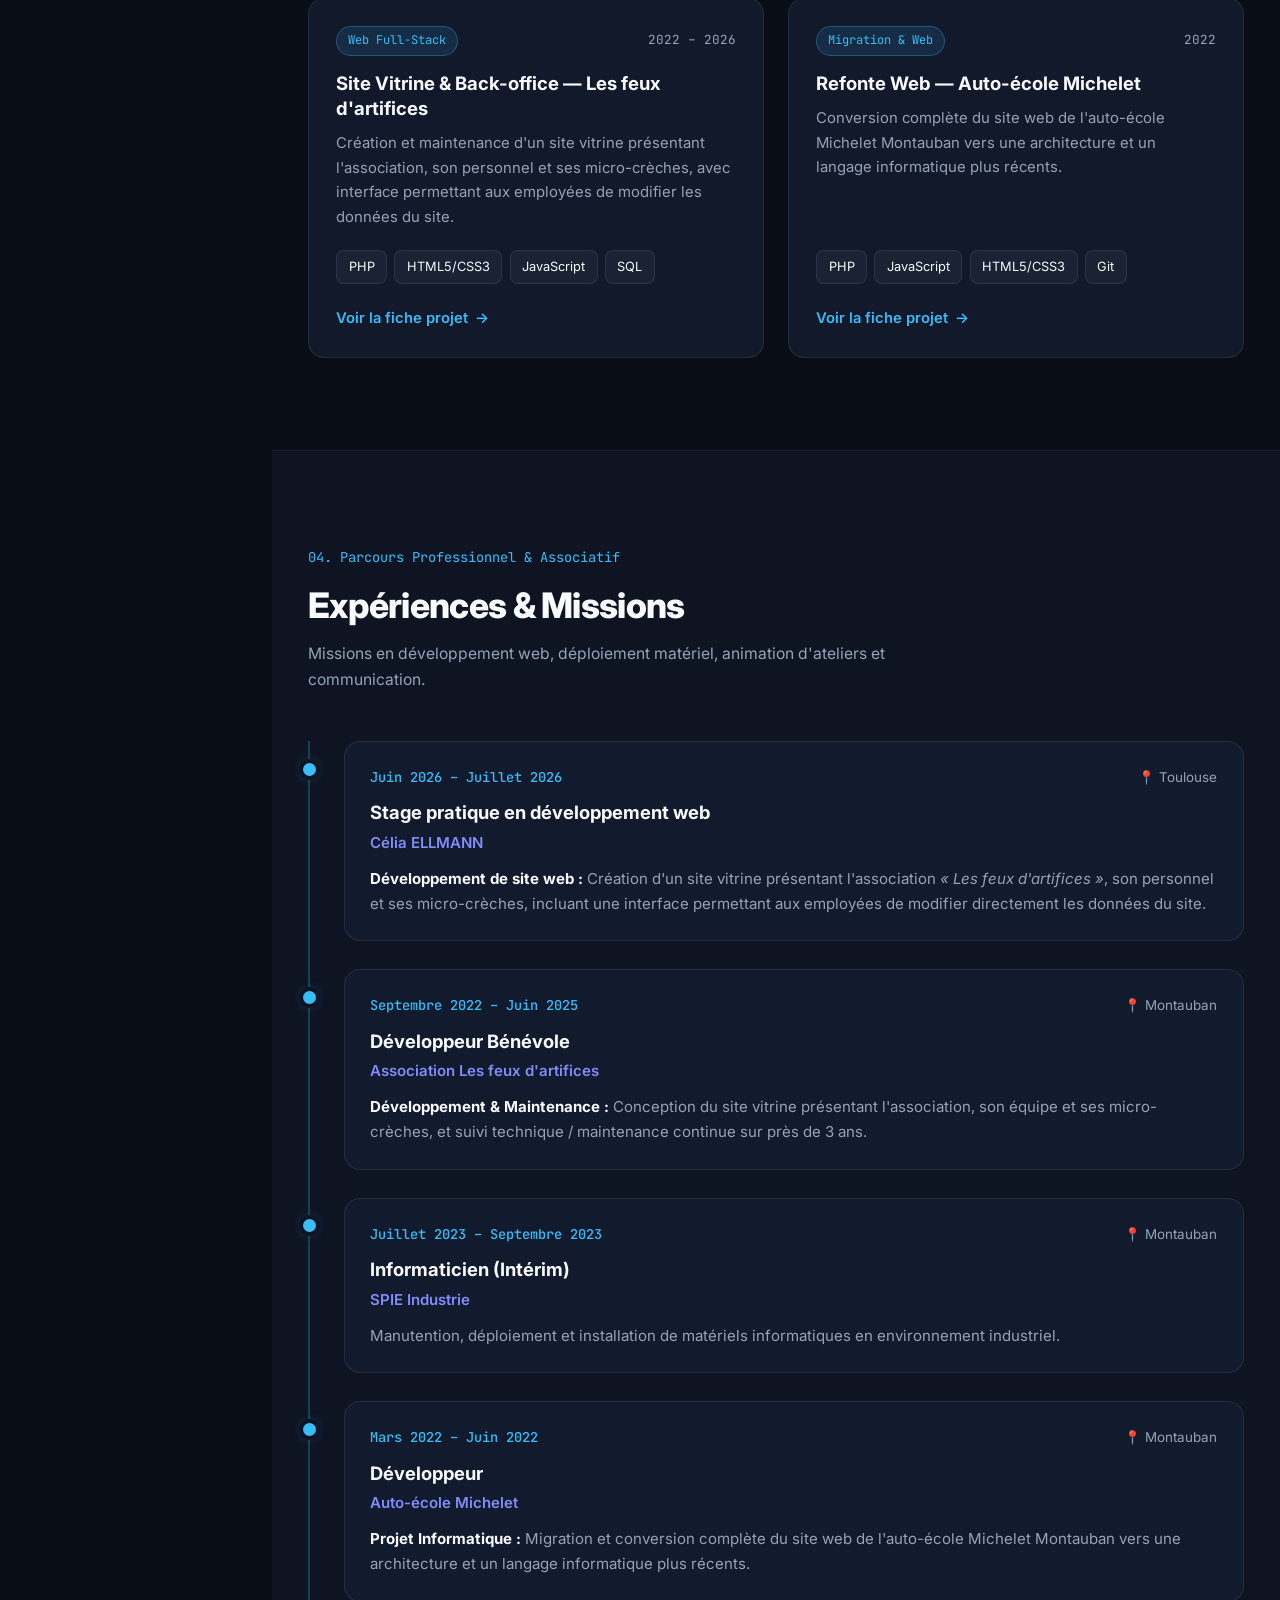
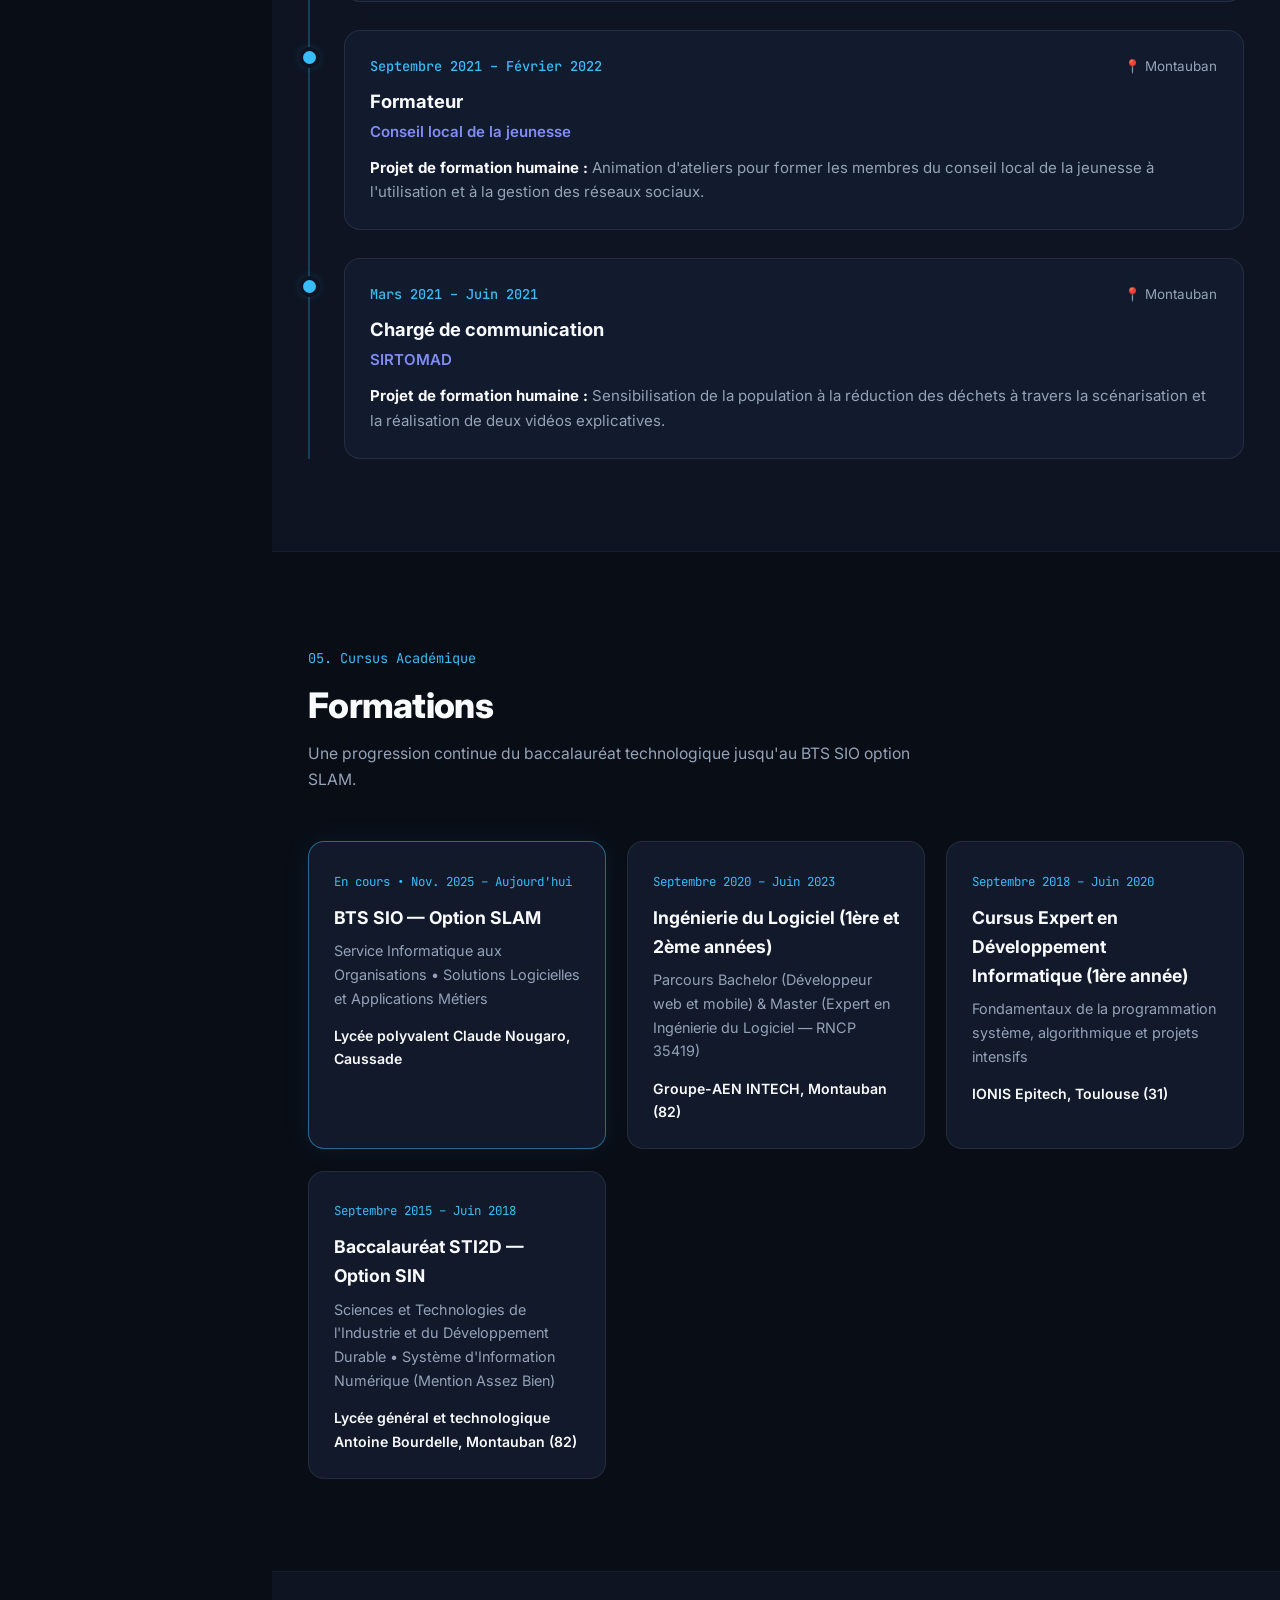
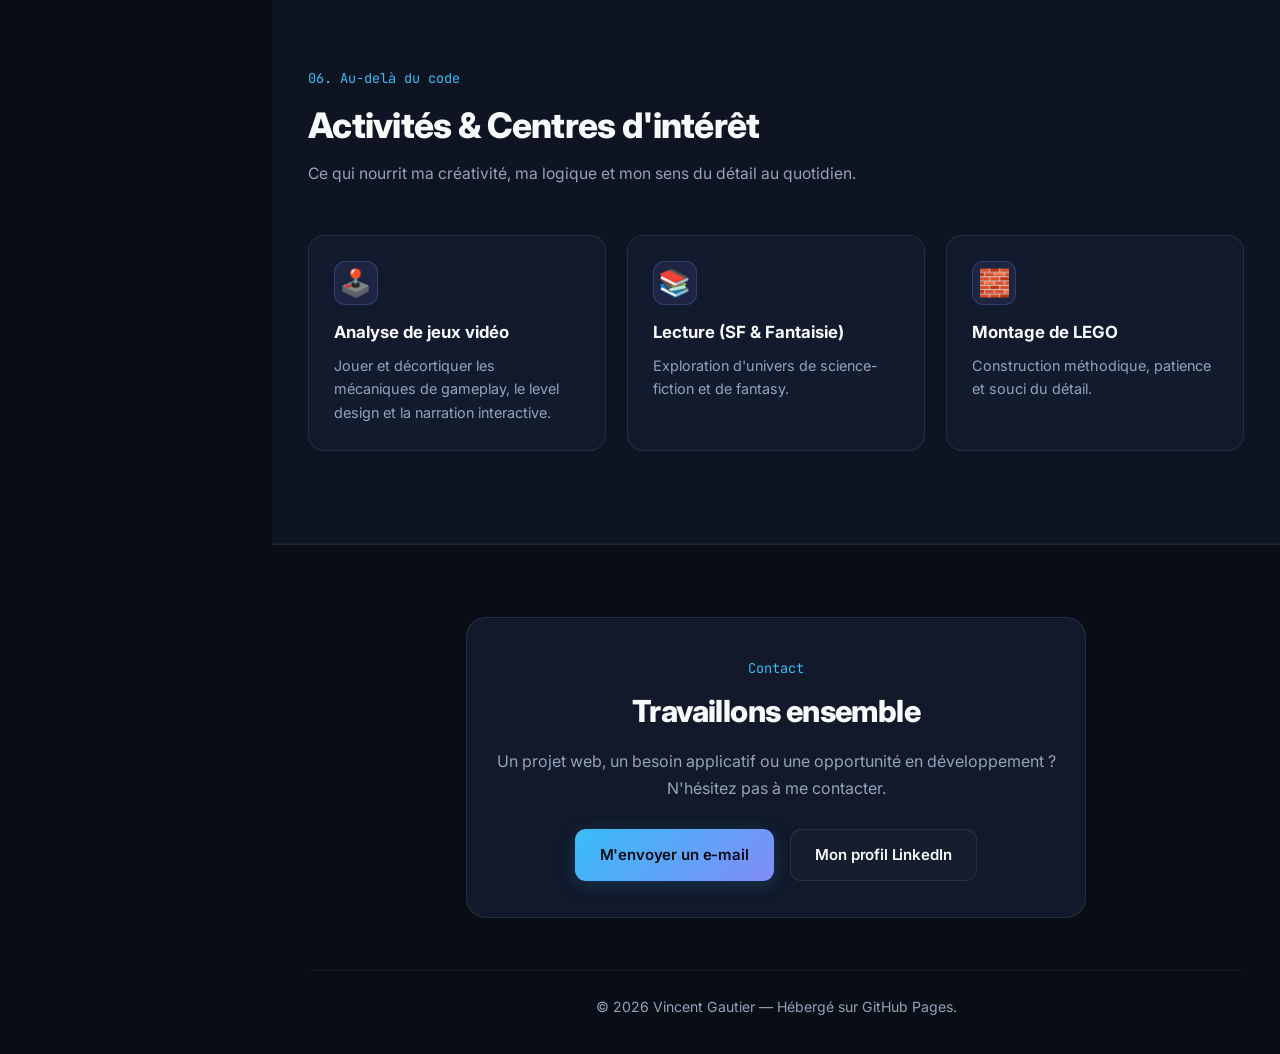
==== commit 41da008d: "Rework du CSS" ====
--- a/index.html
+++ b/index.html
@@ -1,29 +1,23 @@
 <!DOCTYPE html>
 <html lang="fr" class="scroll-smooth">
-
 <head>
   <meta charset="UTF-8" />
   <meta name="viewport" content="width=device-width, initial-scale=1.0" />
   <title>Vincent Gautier — Développeur Web &amp; Logiciel</title>
-  <meta name="description"
-    content="Portfolio de Vincent Gautier, développeur web et logiciel basé à Montauban / Toulouse (Laravel, Next.js, Angular, C#, Python, PHP)." />
+  <meta name="description" content="Portfolio de Vincent Gautier, développeur web et logiciel basé à Montauban / Toulouse (Laravel, Next.js, Angular, C#, Python, PHP)." />
   <link rel="icon" type="image/svg+xml" href="assets/favicon.svg" />
   <link rel="apple-touch-icon" href="assets/favicon.svg" />
-  <meta name="theme-color" content="#0f1524" />
+  <meta name="theme-color" content="#090d16" />
   <link rel="preconnect" href="https://fonts.googleapis.com">
   <link rel="preconnect" href="https://fonts.gstatic.com" crossorigin>
-  <link
-    href="https://fonts.googleapis.com/css2?family=Inter:wght@300;400;500;600;700;800&family=JetBrains+Mono:wght@400;500;600&display=swap"
-    rel="stylesheet">
+  <link href="https://fonts.googleapis.com/css2?family=Inter:wght@300;400;500;600;700;800&family=JetBrains+Mono:wght@400;500;600&display=swap" rel="stylesheet">
   <link rel="stylesheet" href="style.css" />
 </head>
-
 <body>
   <!-- Barre supérieure mobile uniquement -->
   <header class="mobile-topbar">
     <a href="#accueil" class="logo">
-      <span class="logo-bracket">&lt;</span><img src="assets/vg-logo.svg" alt="VG" class="logo-img" /><span
-        class="logo-bracket">/&gt;</span><br />
+      <span class="logo-bracket">&lt;</span><img src="assets/vg-logo.svg" alt="VG" class="logo-img" /><span class="logo-bracket">/&gt;</span>
       <span class="logo-name">Vincent Gautier</span>
     </a>
     <button class="menu-toggle" id="menu-toggle" aria-label="Ouvrir le menu">
@@ -40,8 +34,9 @@
   <aside class="sidebar" id="sidebar">
     <div class="sidebar-header">
       <a href="#accueil" class="logo">
-        <span class="logo-bracket">&lt;</span><img src="assets/vg-logo.svg" alt="VG" class="logo-img" /><span
-          class="logo-bracket">/&gt;</span><br />
+        <div class="logo-row">
+          <span class="logo-bracket">&lt;</span><img src="assets/vg-logo.svg" alt="VG" class="logo-img" /><span class="logo-bracket">/&gt;</span>
+        </div>
         <span class="logo-name">Vincent Gautier</span>
       </a>
       <p class="sidebar-role">Développeur Web &amp; Logiciel</p>
@@ -79,7 +74,10 @@
     </nav>
 
     <div class="sidebar-footer">
-      <div class="sidebar-location">📍 Montauban / Toulouse</div>
+      <div class="sidebar-status">
+        <span class="mini-dot"></span>
+        <span>Montauban • Toulouse</span>
+      </div>
       <a href="#contact" class="btn btn-primary btn-block">Me contacter</a>
     </div>
   </aside>
@@ -88,6 +86,7 @@
   <main class="main-content">
     <!-- Hero Section -->
     <section class="hero" id="accueil">
+      <div class="hero-glow"></div>
       <div class="hero-bg-grid"></div>
       <div class="container hero-content">
         <div class="hero-badge">
@@ -98,25 +97,35 @@
           Bonjour, je suis <span class="gradient-text">Vincent Gautier</span>
         </h1>
         <p class="hero-subtitle">
-          Développeur Web &amp; Logiciel — actuellement en <strong>BTS SIO option SLAM</strong>. Je conçois des
-          applications web modernes, maintenables et centrées sur les besoins utilisateurs.
+          Développeur Web &amp; Logiciel — actuellement en <strong>BTS SIO option SLAM</strong>. Je conçois des applications web modernes, maintenables et centrées sur les besoins utilisateurs.
         </p>
         <div class="hero-actions">
           <a href="#projets" class="btn btn-primary">Découvrir mes projets</a>
           <a href="#competences" class="btn btn-outline">Explorer ma stack</a>
         </div>
+
+        <div class="hero-highlights">
+          <div class="highlight-pill">
+            <span class="pill-value">BTS SIO SLAM</span>
+            <span class="pill-label">En cours • Caussade</span>
+          </div>
+          <div class="highlight-pill">
+            <span class="pill-value">Full-Stack &amp; Logiciel</span>
+            <span class="pill-label">Web, back-office &amp; applicatif</span>
+          </div>
+          <div class="highlight-pill">
+            <span class="pill-value">Occitanie</span>
+            <span class="pill-label">Montauban • Toulouse</span>
+          </div>
+        </div>
+
         <div class="hero-tech-strip">
-          <span>Laravel</span>
-          <span>•</span>
-          <span>Next.js</span>
-          <span>•</span>
-          <span>Angular</span>
-          <span>•</span>
-          <span>PHP</span>
-          <span>•</span>
-          <span>C# / WPF</span>
-          <span>•</span>
-          <span>Python</span>
+          <span class="tech-chip">Laravel</span>
+          <span class="tech-chip">Next.js</span>
+          <span class="tech-chip">Angular</span>
+          <span class="tech-chip">PHP</span>
+          <span class="tech-chip">C# / WPF</span>
+          <span class="tech-chip">Python</span>
         </div>
       </div>
     </section>
@@ -127,18 +136,15 @@
         <div class="section-header">
           <span class="section-tag">01. Profil</span>
           <h2>À propos de moi</h2>
+          <p class="section-lead">Un parcours hybride alliant développement web, rigueur logicielle et pédagogie auprès des utilisateurs.</p>
         </div>
         <div class="about-grid">
           <div class="about-text">
             <p>
-              Passionné par l'informatique et la création numérique, j'ai construit un parcours polyvalent mêlant
-              <strong>développement web full-stack</strong>, <strong>ingénierie logicielle</strong> et
-              <strong>accompagnement utilisateur</strong>.
+              Passionné par l'informatique et la création numérique, j'ai construit un parcours polyvalent mêlant <strong>développement web full-stack</strong>, <strong>ingénierie logicielle</strong> et <strong>accompagnement utilisateur</strong>.
             </p>
             <p>
-              De la création de sites vitrines administrables à la refonte complète d'applications web vers des
-              technologies modernes, j'aime transformer un besoin concret en une solution fiable, documentée et agréable
-              à utiliser.
+              De la création de sites vitrines administrables à la refonte complète d'applications web vers des technologies modernes, j'aime transformer un besoin concret en une solution fiable, documentée et agréable à utiliser.
             </p>
             <div class="languages-box">
               <h3>Langues</h3>
@@ -157,18 +163,24 @@
           <div class="about-cards">
             <div class="stat-card">
               <div class="stat-icon">💻</div>
-              <h3>Web &amp; Logiciel</h3>
-              <p>Développement front-end, back-end et applications métiers (SLAM).</p>
+              <div>
+                <h3>Web &amp; Logiciel</h3>
+                <p>Développement front-end, back-end et applications métiers (SLAM).</p>
+              </div>
             </div>
             <div class="stat-card">
               <div class="stat-icon">🤝</div>
-              <h3>Travail d'équipe &amp; Formation</h3>
-              <p>Expérience en gestion de projet, documentation technique et formation d'utilisateurs.</p>
+              <div>
+                <h3>Travail d'équipe &amp; Formation</h3>
+                <p>Expérience en gestion de projet, documentation technique et formation d'utilisateurs.</p>
+              </div>
             </div>
             <div class="stat-card">
               <div class="stat-icon">📍</div>
-              <h3>Occitanie</h3>
-              <p>Basé entre Montauban (82), Caussade et Toulouse (31).</p>
+              <div>
+                <h3>Occitanie</h3>
+                <p>Basé entre Montauban (82), Caussade et Toulouse (31).</p>
+              </div>
             </div>
           </div>
         </div>
@@ -181,6 +193,7 @@
         <div class="section-header">
           <span class="section-tag">02. Stack &amp; Savoir-faire</span>
           <h2>Principales Compétences</h2>
+          <p class="section-lead">Filtrez par catégorie pour parcourir mes langages, frameworks, outils et compétences humaines.</p>
         </div>
 
         <div class="skills-filter" id="skills-filter">
@@ -191,79 +204,191 @@
         </div>
 
         <div class="skills-grid" id="skills-grid">
-        <!-- Langages -->
-        <div class="skill-card" data-category="langages">
-          <div class="skill-card-header">
-            <span class="skill-category-badge">Langages Web</span>
-          </div>
-          <h3>Front-end &amp; Back-end</h3>
-          <div class="tag-cloud">
-            <span class="tech-tag">PHP</span>
-            <span class="tech-tag">JavaScript</span>
-            <span class="tech-tag">HTML5</span>
-            <span class="tech-tag">CSS3</span>
-            <span class="tech-tag">SQL</span>
-          </div>
-        </div>
-
-        <div class="skill-card" data-category="langages">
-          <div class="skill-card-header">
-            <span class="skill-category-badge">Langages Logiciels</span>
-          </div>
-          <h3>Applicatif &amp; Système</h3>
-          <div class="tag-cloud">
-            <span class="tech-tag">C#</span>
-            <span class="tech-tag">WPF</span>
-            <span class="tech-tag">Python</span>
-            <span class="tech-tag">C++</span>
-            <span class="tech-tag">C</span>
-            <span class="tech-tag">JEE</span>
-            <span class="tech-tag">COBOL</span>
-          </div>
-        </div>
-
-        <!-- Frameworks -->
-        <div class="skill-card" data-category="frameworks">
-          <div class="skill-card-header">
-            <span class="skill-category-badge">Frameworks</span>
-          </div>
-          <h3>Écosystèmes Modernes</h3>
-          <div class="tag-cloud">
-            <span class="tech-tag highlight">Laravel</span>
-            <span class="tech-tag highlight">Next.js</span>
-            <span class="tech-tag highlight">Angular</span>
-          </div>
-        </div>
-
-        <!-- Outils & Méthodes -->
-        <div class="skill-card" data-category="outils">
-          <div class="skill-card-header">
-            <span class="skill-category-badge">DevOps &amp; Gestion</span>
-          </div>
-          <h3>Outils &amp; Méthodologie</h3>
-          <div class="tag-cloud">
-            <span class="tech-tag">Git</span>
-            <span class="tech-tag">GitLab</span>
-            <span class="tech-tag">Gestion de projets</span>
-            <span class="tech-tag">Documentation technique</span>
-            <span class="tech-tag">Gestion des équipements</span>
-          </div>
-        </div>
-
-        <div class="skill-card" data-category="outils">
-          <div class="skill-card-header">
-            <span class="skill-category-badge">Soft Skills</span>
-          </div>
-          <h3>Humain &amp; Pédagogie</h3>
-          <div class="tag-cloud">
-            <span class="tech-tag">Travail d'équipe</span>
-            <span class="tech-tag">Sensibilisation des jeunes</span>
-            <span class="tech-tag">Formation utilisateurs</span>
-          </div>
-        </div>
-      </div>
-    </div>
-  </section>
+          <!-- Langages Web -->
+          <div class="skill-card" data-category="langages">
+            <div class="skill-card-header">
+              <span class="skill-category-badge">Langages Web</span>
+            </div>
+            <h3>Front-end &amp; Back-end</h3>
+            <div class="skill-list">
+              <div class="skill-item">
+                <div class="skill-info">
+                  <span class="skill-name">HTML5 / CSS3</span>
+                  <span class="skill-level">Avancé • 90%</span>
+                </div>
+                <div class="skill-bar"><div class="skill-progress" style="width: 90%;"></div></div>
+              </div>
+              <div class="skill-item">
+                <div class="skill-info">
+                  <span class="skill-name">PHP</span>
+                  <span class="skill-level">Avancé • 85%</span>
+                </div>
+                <div class="skill-bar"><div class="skill-progress" style="width: 85%;"></div></div>
+              </div>
+              <div class="skill-item">
+                <div class="skill-info">
+                  <span class="skill-name">JavaScript</span>
+                  <span class="skill-level">Avancé • 80%</span>
+                </div>
+                <div class="skill-bar"><div class="skill-progress" style="width: 80%;"></div></div>
+              </div>
+              <div class="skill-item">
+                <div class="skill-info">
+                  <span class="skill-name">SQL</span>
+                  <span class="skill-level">Intermédiaire • 70%</span>
+                </div>
+                <div class="skill-bar"><div class="skill-progress" style="width: 70%;"></div></div>
+              </div>
+            </div>
+          </div>
+
+          <!-- Langages Logiciels -->
+          <div class="skill-card" data-category="langages">
+            <div class="skill-card-header">
+              <span class="skill-category-badge">Langages Logiciels</span>
+            </div>
+            <h3>Applicatif &amp; Système</h3>
+            <div class="skill-list">
+              <div class="skill-item">
+                <div class="skill-info">
+                  <span class="skill-name">C# / WPF</span>
+                  <span class="skill-level">Intermédiaire • 70%</span>
+                </div>
+                <div class="skill-bar"><div class="skill-progress" style="width: 70%;"></div></div>
+              </div>
+              <div class="skill-item">
+                <div class="skill-info">
+                  <span class="skill-name">Python</span>
+                  <span class="skill-level">Intermédiaire • 70%</span>
+                </div>
+                <div class="skill-bar"><div class="skill-progress" style="width: 70%;"></div></div>
+              </div>
+              <div class="skill-item">
+                <div class="skill-info">
+                  <span class="skill-name">C / C++</span>
+                  <span class="skill-level">Intermédiaire • 65%</span>
+                </div>
+                <div class="skill-bar"><div class="skill-progress" style="width: 65%;"></div></div>
+              </div>
+              <div class="skill-item">
+                <div class="skill-info">
+                  <span class="skill-name">JEE</span>
+                  <span class="skill-level">Intermédiaire • 60%</span>
+                </div>
+                <div class="skill-bar"><div class="skill-progress" style="width: 60%;"></div></div>
+              </div>
+              <div class="skill-item">
+                <div class="skill-info">
+                  <span class="skill-name">COBOL</span>
+                  <span class="skill-level">Notions • 45%</span>
+                </div>
+                <div class="skill-bar"><div class="skill-progress" style="width: 45%;"></div></div>
+              </div>
+            </div>
+          </div>
+
+          <!-- Frameworks -->
+          <div class="skill-card" data-category="frameworks">
+            <div class="skill-card-header">
+              <span class="skill-category-badge">Frameworks</span>
+            </div>
+            <h3>Écosystèmes Modernes</h3>
+            <div class="skill-list">
+              <div class="skill-item">
+                <div class="skill-info">
+                  <span class="skill-name">Laravel</span>
+                  <span class="skill-level">Intermédiaire • 75%</span>
+                </div>
+                <div class="skill-bar"><div class="skill-progress highlight" style="width: 75%;"></div></div>
+              </div>
+              <div class="skill-item">
+                <div class="skill-info">
+                  <span class="skill-name">Next.js</span>
+                  <span class="skill-level">Intermédiaire • 70%</span>
+                </div>
+                <div class="skill-bar"><div class="skill-progress highlight" style="width: 70%;"></div></div>
+              </div>
+              <div class="skill-item">
+                <div class="skill-info">
+                  <span class="skill-name">Angular</span>
+                  <span class="skill-level">Intermédiaire • 65%</span>
+                </div>
+                <div class="skill-bar"><div class="skill-progress highlight" style="width: 65%;"></div></div>
+              </div>
+            </div>
+          </div>
+
+          <!-- Outils & Méthodes -->
+          <div class="skill-card" data-category="outils">
+            <div class="skill-card-header">
+              <span class="skill-category-badge">DevOps &amp; Gestion</span>
+            </div>
+            <h3>Outils &amp; Méthodologie</h3>
+            <div class="skill-list">
+              <div class="skill-item">
+                <div class="skill-info">
+                  <span class="skill-name">Git &amp; GitLab</span>
+                  <span class="skill-level">Avancé • 85%</span>
+                </div>
+                <div class="skill-bar"><div class="skill-progress" style="width: 85%;"></div></div>
+              </div>
+              <div class="skill-item">
+                <div class="skill-info">
+                  <span class="skill-name">Documentation technique</span>
+                  <span class="skill-level">Avancé • 85%</span>
+                </div>
+                <div class="skill-bar"><div class="skill-progress" style="width: 85%;"></div></div>
+              </div>
+              <div class="skill-item">
+                <div class="skill-info">
+                  <span class="skill-name">Gestion de projets</span>
+                  <span class="skill-level">Intermédiaire+ • 80%</span>
+                </div>
+                <div class="skill-bar"><div class="skill-progress" style="width: 80%;"></div></div>
+              </div>
+              <div class="skill-item">
+                <div class="skill-info">
+                  <span class="skill-name">Gestion des équipements</span>
+                  <span class="skill-level">Intermédiaire+ • 75%</span>
+                </div>
+                <div class="skill-bar"><div class="skill-progress" style="width: 75%;"></div></div>
+              </div>
+            </div>
+          </div>
+
+          <!-- Soft Skills -->
+          <div class="skill-card" data-category="outils">
+            <div class="skill-card-header">
+              <span class="skill-category-badge">Soft Skills</span>
+            </div>
+            <h3>Humain &amp; Pédagogie</h3>
+            <div class="skill-list">
+              <div class="skill-item">
+                <div class="skill-info">
+                  <span class="skill-name">Travail d'équipe</span>
+                  <span class="skill-level">Avancé • 90%</span>
+                </div>
+                <div class="skill-bar"><div class="skill-progress" style="width: 90%;"></div></div>
+              </div>
+              <div class="skill-item">
+                <div class="skill-info">
+                  <span class="skill-name">Formation utilisateurs</span>
+                  <span class="skill-level">Avancé • 85%</span>
+                </div>
+                <div class="skill-bar"><div class="skill-progress" style="width: 85%;"></div></div>
+              </div>
+              <div class="skill-item">
+                <div class="skill-info">
+                  <span class="skill-name">Sensibilisation des jeunes</span>
+                  <span class="skill-level">Avancé • 85%</span>
+                </div>
+                <div class="skill-bar"><div class="skill-progress" style="width: 85%;"></div></div>
+              </div>
+            </div>
+          </div>
+        </div>
+      </div>
+    </section>
 
     <!-- Projets -->
     <section class="section" id="projets">
@@ -271,6 +396,7 @@
         <div class="section-header">
           <span class="section-tag">03. Réalisations</span>
           <h2>Projets</h2>
+          <p class="section-lead">Études de cas détaillées : contexte, architecture mise en place et apports techniques.</p>
         </div>
 
         <div class="projects-grid">
@@ -281,8 +407,7 @@
             </div>
             <h3>Site Vitrine &amp; Back-office — Les feux d'artifices</h3>
             <p class="project-desc">
-              Création et maintenance d'un site vitrine présentant l'association, son personnel et ses micro-crèches,
-              avec interface permettant aux employées de modifier les données du site.
+              Création et maintenance d'un site vitrine présentant l'association, son personnel et ses micro-crèches, avec interface permettant aux employées de modifier les données du site.
             </p>
             <div class="project-tags">
               <span class="tech-tag">PHP</span>
@@ -291,7 +416,7 @@
               <span class="tech-tag">SQL</span>
             </div>
             <a href="projets/les-feux-dartifices.html" class="project-link">
-              Voir la fiche projet <span aria-hidden="true">→</span>
+              Voir la fiche projet <span class="link-arrow" aria-hidden="true">→</span>
             </a>
           </article>
 
@@ -302,8 +427,7 @@
             </div>
             <h3>Refonte Web — Auto-école Michelet</h3>
             <p class="project-desc">
-              Conversion complète du site web de l'auto-école Michelet Montauban vers une architecture et un langage
-              informatique plus récents.
+              Conversion complète du site web de l'auto-école Michelet Montauban vers une architecture et un langage informatique plus récents.
             </p>
             <div class="project-tags">
               <span class="tech-tag">PHP</span>
@@ -312,7 +436,7 @@
               <span class="tech-tag">Git</span>
             </div>
             <a href="projets/auto-ecole-michelet.html" class="project-link">
-              Voir la fiche projet <span aria-hidden="true">→</span>
+              Voir la fiche projet <span class="link-arrow" aria-hidden="true">→</span>
             </a>
           </article>
 
@@ -321,11 +445,12 @@
     </section>
 
     <!-- Expériences -->
-    <section class="section" id="experiences">
+    <section class="section section-alt" id="experiences">
       <div class="container">
         <div class="section-header">
-          <span class="section-tag">03. Parcours Professionnel &amp; Associatif</span>
-          <h2>Expériences &amp; Projets Réalisés</h2>
+          <span class="section-tag">04. Parcours Professionnel &amp; Associatif</span>
+          <h2>Expériences &amp; Missions</h2>
+          <p class="section-lead">Missions en développement web, déploiement matériel, animation d'ateliers et communication.</p>
         </div>
 
         <div class="timeline">
@@ -334,14 +459,12 @@
             <div class="timeline-content">
               <div class="timeline-top">
                 <span class="timeline-date">Juin 2026 – Juillet 2026</span>
-                <span class="timeline-location">Toulouse</span>
+                <span class="timeline-location">📍 Toulouse</span>
               </div>
               <h3>Stage pratique en développement web</h3>
               <p class="timeline-company">Célia ELLMANN</p>
               <p class="timeline-desc">
-                <strong>Développement de site web :</strong> Création d'un site vitrine présentant l'association <em>«
-                  Les feux d'artifices »</em>, son personnel et ses micro-crèches, incluant une interface permettant aux
-                employées de modifier directement les données du site.
+                <strong>Développement de site web :</strong> Création d'un site vitrine présentant l'association <em>« Les feux d'artifices »</em>, son personnel et ses micro-crèches, incluant une interface permettant aux employées de modifier directement les données du site.
               </p>
             </div>
           </article>
@@ -351,13 +474,12 @@
             <div class="timeline-content">
               <div class="timeline-top">
                 <span class="timeline-date">Septembre 2022 – Juin 2025</span>
-                <span class="timeline-location">Montauban</span>
+                <span class="timeline-location">📍 Montauban</span>
               </div>
               <h3>Développeur Bénévole</h3>
               <p class="timeline-company">Association Les feux d'artifices</p>
               <p class="timeline-desc">
-                <strong>Développement &amp; Maintenance :</strong> Conception du site vitrine présentant l'association,
-                son équipe et ses micro-crèches, et suivi technique / maintenance continue sur près de 3 ans.
+                <strong>Développement &amp; Maintenance :</strong> Conception du site vitrine présentant l'association, son équipe et ses micro-crèches, et suivi technique / maintenance continue sur près de 3 ans.
               </p>
             </div>
           </article>
@@ -367,7 +489,7 @@
             <div class="timeline-content">
               <div class="timeline-top">
                 <span class="timeline-date">Juillet 2023 – Septembre 2023</span>
-                <span class="timeline-location">Montauban</span>
+                <span class="timeline-location">📍 Montauban</span>
               </div>
               <h3>Informaticien (Intérim)</h3>
               <p class="timeline-company">SPIE Industrie</p>
@@ -382,13 +504,12 @@
             <div class="timeline-content">
               <div class="timeline-top">
                 <span class="timeline-date">Mars 2022 – Juin 2022</span>
-                <span class="timeline-location">Montauban</span>
+                <span class="timeline-location">📍 Montauban</span>
               </div>
               <h3>Développeur</h3>
               <p class="timeline-company">Auto-école Michelet</p>
               <p class="timeline-desc">
-                <strong>Projet Informatique :</strong> Migration et conversion complète du site web de l'auto-école
-                Michelet Montauban vers une architecture et un langage informatique plus récents.
+                <strong>Projet Informatique :</strong> Migration et conversion complète du site web de l'auto-école Michelet Montauban vers une architecture et un langage informatique plus récents.
               </p>
             </div>
           </article>
@@ -398,13 +519,12 @@
             <div class="timeline-content">
               <div class="timeline-top">
                 <span class="timeline-date">Septembre 2021 – Février 2022</span>
-                <span class="timeline-location">Montauban</span>
+                <span class="timeline-location">📍 Montauban</span>
               </div>
               <h3>Formateur</h3>
               <p class="timeline-company">Conseil local de la jeunesse</p>
               <p class="timeline-desc">
-                <strong>Projet de formation humaine :</strong> Animation d'ateliers pour former les membres du conseil
-                local de la jeunesse à l'utilisation et à la gestion des réseaux sociaux.
+                <strong>Projet de formation humaine :</strong> Animation d'ateliers pour former les membres du conseil local de la jeunesse à l'utilisation et à la gestion des réseaux sociaux.
               </p>
             </div>
           </article>
@@ -414,13 +534,12 @@
             <div class="timeline-content">
               <div class="timeline-top">
                 <span class="timeline-date">Mars 2021 – Juin 2021</span>
-                <span class="timeline-location">Montauban</span>
+                <span class="timeline-location">📍 Montauban</span>
               </div>
               <h3>Chargé de communication</h3>
               <p class="timeline-company">SIRTOMAD</p>
               <p class="timeline-desc">
-                <strong>Projet de formation humaine :</strong> Sensibilisation de la population à la réduction des
-                déchets à travers la scénarisation et la réalisation de deux vidéos explicatives.
+                <strong>Projet de formation humaine :</strong> Sensibilisation de la population à la réduction des déchets à travers la scénarisation et la réalisation de deux vidéos explicatives.
               </p>
             </div>
           </article>
@@ -429,27 +548,26 @@
     </section>
 
     <!-- Formations -->
-    <section class="section section-alt" id="formations">
+    <section class="section" id="formations">
       <div class="container">
         <div class="section-header">
-          <span class="section-tag">04. Cursus Académique</span>
+          <span class="section-tag">05. Cursus Académique</span>
           <h2>Formations</h2>
+          <p class="section-lead">Une progression continue du baccalauréat technologique jusqu'au BTS SIO option SLAM.</p>
         </div>
 
         <div class="education-grid">
           <div class="edu-card current">
             <div class="edu-badge">En cours • Nov. 2025 – Aujourd'hui</div>
             <h3>BTS SIO — Option SLAM</h3>
-            <p class="edu-subtitle">Service Informatique aux Organisations • Solutions Logicielles et Applications
-              Métiers</p>
+            <p class="edu-subtitle">Service Informatique aux Organisations • Solutions Logicielles et Applications Métiers</p>
             <p class="edu-school">Lycée polyvalent Claude Nougaro, Caussade</p>
           </div>
 
           <div class="edu-card">
             <div class="edu-badge">Septembre 2020 – Juin 2023</div>
             <h3>Ingénierie du Logiciel (1ère et 2ème années)</h3>
-            <p class="edu-subtitle">Parcours Bachelor (Développeur web et mobile) &amp; Master (Expert en Ingénierie du
-              Logiciel — RNCP 35419)</p>
+            <p class="edu-subtitle">Parcours Bachelor (Développeur web et mobile) &amp; Master (Expert en Ingénierie du Logiciel — RNCP 35419)</p>
             <p class="edu-school">Groupe-AEN INTECH, Montauban (82)</p>
           </div>
 
@@ -463,8 +581,7 @@
           <div class="edu-card">
             <div class="edu-badge">Septembre 2015 – Juin 2018</div>
             <h3>Baccalauréat STI2D — Option SIN</h3>
-            <p class="edu-subtitle">Sciences et Technologies de l'Industrie et du Développement Durable • Système
-              d'Information Numérique (Mention Assez Bien)</p>
+            <p class="edu-subtitle">Sciences et Technologies de l'Industrie et du Développement Durable • Système d'Information Numérique (Mention Assez Bien)</p>
             <p class="edu-school">Lycée général et technologique Antoine Bourdelle, Montauban (82)</p>
           </div>
         </div>
@@ -472,11 +589,12 @@
     </section>
 
     <!-- Centres d'intérêt -->
-    <section class="section" id="interets">
+    <section class="section section-alt" id="interets">
       <div class="container">
         <div class="section-header">
-          <span class="section-tag">05. Au-delà du code</span>
+          <span class="section-tag">06. Au-delà du code</span>
           <h2>Activités &amp; Centres d'intérêt</h2>
+          <p class="section-lead">Ce qui nourrit ma créativité, ma logique et mon sens du détail au quotidien.</p>
         </div>
 
         <div class="interests-grid">
@@ -503,16 +621,16 @@
     <footer class="footer" id="contact">
       <div class="container footer-content">
         <div class="footer-cta">
+          <span class="section-tag">Contact</span>
           <h2>Travaillons ensemble</h2>
           <p>Un projet web, un besoin applicatif ou une opportunité en développement ? N'hésitez pas à me contacter.</p>
           <div class="footer-buttons">
             <a href="mailto:vincent.andre.gautier@gmail.com" class="btn btn-primary">M'envoyer un e-mail</a>
-            <a href="https://www.linkedin.com/in/vincent-gautier-11743b26a" class="btn btn-primary" target="_blank"
-              rel="noopener noreferrer">Voir mon profil LinkedIn</a>
+            <a href="https://www.linkedin.com/in/vincent-gautier-11743b26a" target="_blank" rel="noopener noreferrer" class="btn btn-outline">Mon profil LinkedIn</a>
           </div>
         </div>
         <div class="footer-bottom">
-          <p>© <span id="year"></span> Vincent Gautier — Hébergé sur GitHub Pages.</p>
+          <p>© <span id="year">2026</span> Vincent Gautier — Hébergé sur GitHub Pages.</p>
         </div>
       </div>
     </footer>
@@ -520,5 +638,4 @@
 
   <script src="script.js"></script>
 </body>
-
-</html>+</html>
--- a/style.css
+++ b/style.css
@@ -1,17 +1,19 @@
 :root {
-  --bg: #0b0f19;
-  --bg-alt: #111827;
-  --sidebar-bg: #0f1524;
-  --card-bg: #161f33;
+  --bg: #090d16;
+  --bg-alt: #0e1422;
+  --sidebar-bg: #0b101b;
+  --card-bg: rgba(20, 29, 48, 0.82);
+  --card-solid: #141d30;
   --card-border: rgba(148, 163, 184, 0.14);
-  --text: #f1f5f9;
+  --card-border-hover: rgba(56, 189, 248, 0.45);
+  --text: #f8fafc;
   --text-muted: #94a3b8;
   --primary: #38bdf8;
   --primary-dark: #0284c7;
   --accent: #818cf8;
-  --sidebar-width: 270px;
-  --radius: 14px;
-  --transition: 0.25s ease;
+  --sidebar-width: 272px;
+  --radius: 16px;
+  --transition: 0.25s cubic-bezier(0.22, 1, 0.36, 1);
 }
 
 * {
@@ -26,13 +28,14 @@
   color: var(--text);
   line-height: 1.65;
   overflow-x: hidden;
+  -webkit-font-smoothing: antialiased;
 }
 
 .container {
   width: 100%;
-  max-width: 1040px;
+  max-width: 1060px;
   margin: 0 auto;
-  padding: 0 2rem;
+  padding: 0 2.25rem;
 }
 
 /* Barre mobile (masquée sur desktop) */
@@ -51,58 +54,66 @@
   left: 0;
   width: var(--sidebar-width);
   height: 100vh;
-  background: var(--sidebar-bg);
+  background: linear-gradient(180deg, rgba(13, 19, 33, 0.98) 0%, rgba(9, 13, 22, 0.99) 100%);
   border-right: 1px solid var(--card-border);
   display: flex;
   flex-direction: column;
   justify-content: space-between;
-  padding: 2rem 1.4rem;
+  padding: 2rem 1.35rem;
   z-index: 1000;
   transition: transform 0.3s ease;
+  backdrop-filter: blur(12px);
 }
 
 .sidebar-header {
-  padding-bottom: 1.5rem;
+  padding-bottom: 1.45rem;
   border-bottom: 1px solid var(--card-border);
 }
 
 .logo {
-  display: inline-block;
-  line-height: 1.25;
+  display: inline-flex;
+  flex-direction: column;
+  gap: 0.35rem;
   text-decoration: none;
   color: var(--text);
   font-weight: 700;
   font-size: 1.15rem;
 }
 
+.logo-row {
+  display: inline-flex;
+  align-items: center;
+  gap: 0.1rem;
+}
+
 .logo-bracket {
   font-family: 'JetBrains Mono', monospace;
   color: var(--primary);
+  font-size: 1.05rem;
 }
 
 .logo-img {
-  height: 22px;
+  height: 24px;
   width: auto;
   vertical-align: middle;
   margin: 0 0.15rem;
 }
 
 .logo-name {
-  display: inline-block;
-  margin-top: 0.15rem;
+  letter-spacing: -0.01em;
 }
 
 .sidebar-role {
-  margin-top: 0.45rem;
-  font-size: 0.84rem;
+  margin-top: 0.35rem;
+  font-size: 0.83rem;
   color: var(--text-muted);
 }
 
 .nav-links {
   display: flex;
   flex-direction: column;
-  gap: 0.35rem;
-  margin: 1.3rem 0 auto;
+  gap: 0.3rem;
+  margin: 1.25rem 0 auto;
 }
 
 .nav-item {
@@ -121,35 +132,47 @@
 
 .nav-num {
   font-family: 'JetBrains Mono', monospace;
-  font-size: 0.78rem;
-  color: var(--primary);
-  opacity: 0.8;
+  font-size: 0.76rem;
+  color: var(--primary);
+  opacity: 0.85;
 }
 
 .nav-item:hover {
   background: rgba(56, 189, 248, 0.08);
   color: var(--text);
+  transform: translateX(2px);
 }
 
 .nav-item.active {
-  background: rgba(56, 189, 248, 0.12);
+  background: linear-gradient(90deg, rgba(56, 189, 248, 0.14), rgba(129, 140, 248, 0.05));
   color: var(--primary);
   border-left-color: var(--primary);
   font-weight: 600;
 }
 
 .sidebar-footer {
-  padding-top: 1.25rem;
+  padding-top: 1.2rem;
   border-top: 1px solid var(--card-border);
   display: flex;
   flex-direction: column;
-  gap: 0.85rem;
-}
-
-.sidebar-location {
-  font-size: 0.82rem;
-  color: var(--text-muted);
-  text-align: center;
+  gap: 0.8rem;
+}
+
+.sidebar-status {
+  display: flex;
+  align-items: center;
+  justify-content: center;
+  gap: 0.45rem;
+  font-size: 0.81rem;
+  color: var(--text-muted);
+}
+
+.mini-dot {
+  width: 7px;
+  height: 7px;
+  border-radius: 50%;
+  background: var(--primary);
+  box-shadow: 0 0 8px rgba(56, 189, 248, 0.7);
 }
 
 .btn-block {
@@ -167,35 +190,39 @@
   display: inline-flex;
   align-items: center;
   justify-content: center;
-  padding: 0.75rem 1.5rem;
-  border-radius: 10px;
+  padding: 0.78rem 1.55rem;
+  border-radius: 11px;
   font-weight: 600;
-  font-size: 0.95rem;
+  font-size: 0.94rem;
   text-decoration: none;
   transition: all var(--transition);
   cursor: pointer;
+  letter-spacing: -0.01em;
 }
 
 .btn-primary {
   background: linear-gradient(135deg, var(--primary), var(--accent));
-  color: #0b0f19;
+  color: #070b14;
   border: none;
+  box-shadow: 0 4px 18px rgba(56, 189, 248, 0.18);
 }
 
 .btn-primary:hover {
   transform: translateY(-2px);
-  box-shadow: 0 8px 25px rgba(56, 189, 248, 0.3);
+  box-shadow: 0 10px 28px rgba(56, 189, 248, 0.34);
 }
 
 .btn-outline {
   border: 1px solid var(--card-border);
   color: var(--text);
-  background: rgba(255, 255, 255, 0.03);
+  background: rgba(255, 255, 255, 0.02);
 }
 
 .btn-outline:hover {
   border-color: var(--primary);
   color: var(--primary);
+  background: rgba(56, 189, 248, 0.06);
+  transform: translateY(-2px);
 }
 
 /* Hero */
@@ -204,34 +231,48 @@
   min-height: 100vh;
   display: flex;
   align-items: center;
-  padding: 4rem 0;
+  padding: 4.5rem 0;
+  overflow: hidden;
+}
+
+.hero-glow {
+  position: absolute;
+  top: -120px;
+  right: -80px;
+  width: 520px;
+  height: 520px;
+  background: radial-gradient(circle, rgba(56, 189, 248, 0.14) 0%, rgba(129, 140, 248, 0.07) 45%, transparent 70%);
+  pointer-events: none;
+  filter: blur(20px);
 }
 
 .hero-bg-grid {
   position: absolute;
   inset: 0;
-  background-image: radial-gradient(rgba(56, 189, 248, 0.12) 1px, transparent 1px);
-  background-size: 32px 32px;
-  mask-image: linear-gradient(to bottom, rgba(0,0,0,0.8), transparent);
+  background-image:
+    linear-gradient(to right, rgba(148, 163, 184, 0.04) 1px, transparent 1px),
+    linear-gradient(to bottom, rgba(148, 163, 184, 0.04) 1px, transparent 1px);
+  background-size: 40px 40px;
+  mask-image: radial-gradient(ellipse at 35% 35%, rgba(0, 0, 0, 0.85), transparent 78%);
   pointer-events: none;
 }
 
 .hero-content {
   position: relative;
   z-index: 1;
-  max-width: 780px;
+  max-width: 820px;
 }
 
 .hero-badge {
   display: inline-flex;
   align-items: center;
   gap: 0.6rem;
-  padding: 0.45rem 1rem;
+  padding: 0.45rem 1.05rem;
   border-radius: 999px;
-  background: rgba(56, 189, 248, 0.1);
+  background: rgba(56, 189, 248, 0.09);
   border: 1px solid rgba(56, 189, 248, 0.25);
   color: var(--primary);
-  font-size: 0.85rem;
+  font-size: 0.84rem;
   font-weight: 500;
   margin-bottom: 1.5rem;
 }
@@ -241,18 +282,19 @@
   height: 8px;
   border-radius: 50%;
   background: #22c55e;
-  box-shadow: 0 0 8px #22c55e;
+  box-shadow: 0 0 10px #22c55e;
 }
 
 .hero-title {
-  font-size: clamp(2.3rem, 4.5vw, 3.6rem);
+  font-size: clamp(2.4rem, 4.6vw, 3.75rem);
   font-weight: 800;
-  line-height: 1.15;
+  line-height: 1.12;
+  letter-spacing: -0.025em;
   margin-bottom: 1.25rem;
 }
 
 .gradient-text {
-  background: linear-gradient(135deg, var(--primary), var(--accent));
+  background: linear-gradient(135deg, var(--primary) 10%, var(--accent) 90%);
   -webkit-background-clip: text;
   -webkit-text-fill-color: transparent;
 }
@@ -261,7 +303,7 @@
   font-size: 1.12rem;
   color: var(--text-muted);
   margin-bottom: 2rem;
-  max-width: 650px;
+  max-width: 670px;
 }
 
 .hero-subtitle strong {
@@ -272,25 +314,62 @@
   display: flex;
   flex-wrap: wrap;
   gap: 1rem;
-  margin-bottom: 2.5rem;
+  margin-bottom: 2.25rem;
+}
+
+.hero-highlights {
+  display: grid;
+  grid-template-columns: repeat(3, minmax(0, 1fr));
+  gap: 0.9rem;
+  margin-bottom: 1.85rem;
+}
+
+.highlight-pill {
+  background: var(--card-bg);
+  border: 1px solid var(--card-border);
+  border-radius: 12px;
+  padding: 0.85rem 1rem;
+  display: flex;
+  flex-direction: column;
+  gap: 0.15rem;
+}
+
+.pill-value {
+  font-weight: 700;
+  font-size: 0.92rem;
+  color: var(--text);
+}
+
+.pill-label {
+  font-size: 0.8rem;
+  color: var(--text-muted);
 }
 
 .hero-tech-strip {
   display: flex;
   flex-wrap: wrap;
-  gap: 0.75rem;
+  gap: 0.5rem;
+}
+
+.tech-chip {
   font-family: 'JetBrains Mono', monospace;
-  font-size: 0.88rem;
+  font-size: 0.8rem;
+  padding: 0.3rem 0.65rem;
+  border-radius: 8px;
+  background: rgba(148, 163, 184, 0.06);
+  border: 1px solid rgba(148, 163, 184, 0.12);
   color: var(--text-muted);
 }
 
 /* Sections */
 .section {
-  padding: 5.5rem 0;
+  padding: 5.75rem 0;
 }
 
 .section-alt {
   background-color: var(--bg-alt);
+  border-top: 1px solid rgba(148, 163, 184, 0.06);
+  border-bottom: 1px solid rgba(148, 163, 184, 0.06);
 }
 
 .section-header {
@@ -300,14 +379,22 @@
 .section-tag {
   font-family: 'JetBrains Mono', monospace;
   color: var(--primary);
-  font-size: 0.88rem;
-  display: block;
-  margin-bottom: 0.4rem;
+  font-size: 0.85rem;
+  display: inline-block;
+  margin-bottom: 0.45rem;
 }
 
 .section-header h2 {
-  font-size: 2rem;
-  font-weight: 700;
+  font-size: clamp(1.75rem, 3vw, 2.2rem);
+  font-weight: 800;
+  letter-spacing: -0.02em;
+  margin-bottom: 0.45rem;
+}
+
+.section-lead {
+  color: var(--text-muted);
+  font-size: 0.98rem;
+  max-width: 640px;
 }
 
 /* About */
@@ -329,15 +416,15 @@
 }
 
 .languages-box {
-  margin-top: 1.8rem;
-  padding: 1.25rem;
+  margin-top: 1.75rem;
+  padding: 1.35rem;
   background: var(--card-bg);
   border: 1px solid var(--card-border);
   border-radius: var(--radius);
 }
 
 .languages-box h3 {
-  font-size: 1rem;
+  font-size: 0.98rem;
   margin-bottom: 0.9rem;
   color: var(--primary);
 }
@@ -345,17 +432,30 @@
 .lang-list {
   display: flex;
   flex-direction: column;
-  gap: 0.65rem;
+  gap: 0.75rem;
 }
 
 .lang-item {
   display: flex;
   justify-content: space-between;
-  font-size: 0.95rem;
+  align-items: center;
+  font-size: 0.94rem;
+  padding-bottom: 0.55rem;
+  border-bottom: 1px solid rgba(148, 163, 184, 0.08);
+}
+
+.lang-item:last-child {
+  border-bottom: none;
+  padding-bottom: 0;
+}
+
+.lang-name {
+  font-weight: 600;
 }
 
 .lang-level {
   color: var(--text-muted);
+  font-size: 0.88rem;
 }
 
 .about-cards {
@@ -365,31 +465,42 @@
 }
 
 .stat-card {
+  display: flex;
+  align-items: flex-start;
+  gap: 1rem;
   background: var(--card-bg);
   border: 1px solid var(--card-border);
   border-radius: var(--radius);
-  padding: 1.25rem;
+  padding: 1.25rem 1.35rem;
   transition: transform var(--transition), border-color var(--transition);
 }
 
 .stat-card:hover {
   transform: translateY(-3px);
-  border-color: rgba(56, 189, 248, 0.4);
+  border-color: var(--card-border-hover);
 }
 
 .stat-icon {
-  font-size: 1.5rem;
-  margin-bottom: 0.5rem;
+  font-size: 1.45rem;
+  width: 42px;
+  height: 42px;
+  border-radius: 10px;
+  background: rgba(56, 189, 248, 0.08);
+  border: 1px solid rgba(56, 189, 248, 0.18);
+  display: flex;
+  align-items: center;
+  justify-content: center;
+  flex-shrink: 0;
 }
 
 .stat-card h3 {
-  font-size: 1.05rem;
-  margin-bottom: 0.3rem;
+  font-size: 1.03rem;
+  margin-bottom: 0.25rem;
 }
 
 .stat-card p {
   color: var(--text-muted);
-  font-size: 0.92rem;
+  font-size: 0.9rem;
 }
 
 /* Skills */
@@ -401,7 +512,7 @@
 }
 
 .filter-btn {
-  padding: 0.45rem 1rem;
+  padding: 0.48rem 1.05rem;
   border-radius: 999px;
   border: 1px solid var(--card-border);
   background: var(--card-bg);
@@ -413,23 +524,23 @@
 
 .filter-btn.active,
 .filter-btn:hover {
-  background: var(--primary);
-  color: #0b0f19;
-  border-color: var(--primary);
+  background: linear-gradient(135deg, var(--primary), var(--accent));
+  color: #070b14;
+  border-color: transparent;
   font-weight: 600;
 }
 
 .skills-grid {
   display: grid;
-  grid-template-columns: repeat(auto-fit, minmax(280px, 1fr));
-  gap: 1.25rem;
+  grid-template-columns: repeat(auto-fit, minmax(290px, 1fr));
+  gap: 1.35rem;
 }
 
 .skill-card {
   background: var(--card-bg);
   border: 1px solid var(--card-border);
   border-radius: var(--radius);
-  padding: 1.5rem;
+  padding: 1.55rem;
   transition: all var(--transition);
 }
 
@@ -438,24 +549,23 @@
 }
 
 .skill-card:hover {
-  border-color: rgba(56, 189, 248, 0.4);
+  border-color: var(--card-border-hover);
   transform: translateY(-3px);
 }
 
 .skill-category-badge {
   font-family: 'JetBrains Mono', monospace;
-  font-size: 0.78rem;
+  font-size: 0.75rem;
   color: var(--primary);
   text-transform: uppercase;
   letter-spacing: 0.05em;
 }
 
 .skill-card h3 {
-  font-size: 1.15rem;
-  margin: 0.4rem 0 1.1rem;
-}
-
-/* Skill Levels & Progress Bars */
+  font-size: 1.14rem;
+  margin: 0.35rem 0 1.15rem;
+}
+
 .skill-list {
   display: flex;
   flex-direction: column;
@@ -482,14 +592,14 @@
 
 .skill-level {
   font-family: 'JetBrains Mono', monospace;
-  font-size: 0.76rem;
+  font-size: 0.75rem;
   color: var(--primary);
 }
 
 .skill-bar {
   width: 100%;
   height: 7px;
-  background: rgba(255, 255, 255, 0.07);
+  background: rgba(255, 255, 255, 0.06);
   border-radius: 999px;
   overflow: hidden;
 }
@@ -502,16 +612,16 @@
 }
 
 .skill-progress.highlight {
-  box-shadow: 0 0 10px rgba(56, 189, 248, 0.45);
+  box-shadow: 0 0 12px rgba(56, 189, 248, 0.45);
 }
 
 /* Tags */
 .tech-tag {
-  padding: 0.32rem 0.7rem;
+  padding: 0.32rem 0.72rem;
   border-radius: 8px;
-  background: rgba(255, 255, 255, 0.05);
-  border: 1px solid rgba(255, 255, 255, 0.08);
-  font-size: 0.82rem;
+  background: rgba(255, 255, 255, 0.04);
+  border: 1px solid rgba(148, 163, 184, 0.14);
+  font-size: 0.8rem;
   color: var(--text);
 }
 
@@ -525,24 +635,42 @@
 /* Projects Grid */
 .projects-grid {
   display: grid;
-  grid-template-columns: repeat(auto-fit, minmax(290px, 1fr));
+  grid-template-columns: repeat(auto-fit, minmax(295px, 1fr));
   gap: 1.5rem;
 }
 
 .project-card {
+  position: relative;
   background: var(--card-bg);
   border: 1px solid var(--card-border);
   border-radius: var(--radius);
-  padding: 1.65rem;
+  padding: 1.7rem;
   display: flex;
   flex-direction: column;
   transition: transform var(--transition), border-color var(--transition), box-shadow var(--transition);
+}
+
+.project-card::before {
+  content: "";
+  position: absolute;
+  top: 0;
+  left: 0;
+  right: 0;
+  height: 3px;
+  border-radius: var(--radius) var(--radius) 0 0;
+  background: linear-gradient(90deg, var(--primary), var(--accent));
+  opacity: 0;
+  transition: opacity var(--transition);
 }
 
 .project-card:hover {
   transform: translateY(-4px);
-  border-color: rgba(56, 189, 248, 0.45);
-  box-shadow: 0 12px 30px rgba(0, 0, 0, 0.25);
+  border-color: var(--card-border-hover);
+  box-shadow: 0 16px 34px rgba(0, 0, 0, 0.32);
+}
+
+.project-card:hover::before {
+  opacity: 1;
 }
 
 .project-card-top {
@@ -550,13 +678,13 @@
   justify-content: space-between;
   align-items: center;
   gap: 0.5rem;
-  margin-bottom: 0.9rem;
+  margin-bottom: 0.95rem;
 }
 
 .project-badge {
   font-family: 'JetBrains Mono', monospace;
-  font-size: 0.76rem;
-  padding: 0.25rem 0.65rem;
+  font-size: 0.75rem;
+  padding: 0.25rem 0.68rem;
   border-radius: 999px;
   background: rgba(56, 189, 248, 0.12);
   border: 1px solid rgba(56, 189, 248, 0.3);
@@ -565,12 +693,12 @@
 
 .project-date {
   font-family: 'JetBrains Mono', monospace;
-  font-size: 0.8rem;
+  font-size: 0.79rem;
   color: var(--text-muted);
 }
 
 .project-card h3 {
-  font-size: 1.15rem;
+  font-size: 1.16rem;
   margin-bottom: 0.65rem;
   line-height: 1.35;
 }
@@ -578,7 +706,7 @@
 .project-desc {
   color: var(--text-muted);
   font-size: 0.93rem;
-  margin-bottom: 1.25rem;
+  margin-bottom: 1.3rem;
   flex-grow: 1;
 }
 
@@ -586,7 +714,7 @@
   display: flex;
   flex-wrap: wrap;
   gap: 0.45rem;
-  margin-bottom: 1.35rem;
+  margin-bottom: 1.4rem;
 }
 
 .project-link {
@@ -674,7 +802,7 @@
 }
 
 .detail-card h2 {
-  font-size: 1.25rem;
+  font-size: 1.22rem;
   color: var(--primary);
   margin-bottom: 0.85rem;
 }
@@ -707,11 +835,11 @@
 /* Timeline */
 .timeline {
   position: relative;
-  padding-left: 2rem;
+  padding-left: 2.1rem;
   border-left: 2px solid rgba(56, 189, 248, 0.25);
   display: flex;
   flex-direction: column;
-  gap: 2rem;
+  gap: 1.75rem;
 }
 
 .timeline-item {
@@ -720,25 +848,26 @@
 
 .timeline-marker {
   position: absolute;
-  left: -2.45rem;
-  top: 0.35rem;
-  width: 14px;
-  height: 14px;
+  left: -2.53rem;
+  top: 1.35rem;
+  width: 13px;
+  height: 13px;
   border-radius: 50%;
   background: var(--primary);
-  box-shadow: 0 0 0 4px var(--bg-alt);
+  box-shadow: 0 0 0 4px var(--bg-alt), 0 0 12px rgba(56, 189, 248, 0.5);
 }
 
 .timeline-content {
   background: var(--card-bg);
   border: 1px solid var(--card-border);
   border-radius: var(--radius);
-  padding: 1.5rem;
-  transition: border-color var(--transition);
+  padding: 1.5rem 1.6rem;
+  transition: border-color var(--transition), transform var(--transition);
 }
 
 .timeline-content:hover {
-  border-color: rgba(56, 189, 248, 0.4);
+  border-color: var(--card-border-hover);
+  transform: translateX(3px);
 }
 
 .timeline-top {
@@ -746,17 +875,19 @@
   flex-wrap: wrap;
   justify-content: space-between;
   gap: 0.5rem;
-  margin-bottom: 0.5rem;
+  margin-bottom: 0.55rem;
   font-size: 0.85rem;
 }
 
 .timeline-date {
   font-family: 'JetBrains Mono', monospace;
   color: var(--primary);
+  font-weight: 500;
 }
 
 .timeline-location {
   color: var(--text-muted);
+  font-size: 0.84rem;
 }
 
 .timeline-content h3 {
@@ -767,13 +898,13 @@
 .timeline-company {
   font-weight: 600;
   color: var(--accent);
-  font-size: 0.95rem;
-  margin-bottom: 0.75rem;
+  font-size: 0.94rem;
+  margin-bottom: 0.7rem;
 }
 
 .timeline-desc {
   color: var(--text-muted);
-  font-size: 0.95rem;
+  font-size: 0.94rem;
 }
 
 .timeline-desc strong {
@@ -784,38 +915,44 @@
 .education-grid {
   display: grid;
   grid-template-columns: repeat(auto-fit, minmax(260px, 1fr));
-  gap: 1.25rem;
+  gap: 1.35rem;
 }
 
 .edu-card {
   background: var(--card-bg);
   border: 1px solid var(--card-border);
   border-radius: var(--radius);
-  padding: 1.5rem;
+  padding: 1.55rem;
+  transition: transform var(--transition), border-color var(--transition);
+}
+
+.edu-card:hover {
+  transform: translateY(-3px);
+  border-color: var(--card-border-hover);
 }
 
 .edu-card.current {
-  border-color: rgba(56, 189, 248, 0.45);
-  box-shadow: 0 0 25px rgba(56, 189, 248, 0.08);
+  border-color: rgba(56, 189, 248, 0.5);
+  box-shadow: 0 0 28px rgba(56, 189, 248, 0.08);
 }
 
 .edu-badge {
   display: inline-block;
   font-family: 'JetBrains Mono', monospace;
-  font-size: 0.8rem;
-  color: var(--primary);
-  margin-bottom: 0.6rem;
+  font-size: 0.78rem;
+  color: var(--primary);
+  margin-bottom: 0.65rem;
 }
 
 .edu-card h3 {
   font-size: 1.1rem;
-  margin-bottom: 0.4rem;
+  margin-bottom: 0.45rem;
 }
 
 .edu-subtitle {
   color: var(--text-muted);
   font-size: 0.9rem;
-  margin-bottom: 0.8rem;
+  margin-bottom: 0.85rem;
 }
 
 .edu-school {
@@ -827,27 +964,35 @@
 /* Interests */
 .interests-grid {
   display: grid;
-  grid-template-columns: repeat(auto-fit, minmax(210px, 1fr));
-  gap: 1.25rem;
+  grid-template-columns: repeat(auto-fit, minmax(220px, 1fr));
+  gap: 1.35rem;
 }
 
 .interest-card {
   background: var(--card-bg);
   border: 1px solid var(--card-border);
   border-radius: var(--radius);
-  padding: 1.5rem;
+  padding: 1.55rem;
   text-align: left;
-  transition: transform var(--transition);
+  transition: transform var(--transition), border-color var(--transition);
 }
 
 .interest-card:hover {
   transform: translateY(-4px);
+  border-color: var(--card-border-hover);
 }
 
 .interest-icon {
-  font-size: 1.8rem;
-  display: block;
-  margin-bottom: 0.75rem;
+  font-size: 1.65rem;
+  width: 44px;
+  height: 44px;
+  border-radius: 11px;
+  background: rgba(129, 140, 248, 0.1);
+  border: 1px solid rgba(129, 140, 248, 0.22);
+  display: inline-flex;
+  align-items: center;
+  justify-content: center;
+  margin-bottom: 0.9rem;
 }
 
 .interest-card h3 {
@@ -864,17 +1009,23 @@
 .footer {
   background: var(--bg);
   border-top: 1px solid var(--card-border);
-  padding: 4rem 0 2rem;
+  padding: 4.5rem 0 2.25rem;
 }
 
 .footer-cta {
   text-align: center;
-  max-width: 600px;
-  margin: 0 auto 3rem;
+  max-width: 620px;
+  margin: 0 auto 3.25rem;
+  padding: 2.25rem 1.75rem;
+  background: var(--card-bg);
+  border: 1px solid var(--card-border);
+  border-radius: 20px;
 }
 
 .footer-cta h2 {
   font-size: 1.9rem;
+  font-weight: 800;
+  letter-spacing: -0.02em;
   margin-bottom: 0.75rem;
 }
 
@@ -893,13 +1044,21 @@
 .footer-bottom {
   text-align: center;
   padding-top: 1.5rem;
-  border-top: 1px solid var(--card-border);
+  border-top: 1px solid rgba(148, 163, 184, 0.08);
   color: var(--text-muted);
   font-size: 0.88rem;
 }
 
 /* Responsive (Tablette & Mobile) */
 @media (max-width: 900px) {
+  .container {
+    padding: 0 1.35rem;
+  }
+
+  .hero-highlights {
+    grid-template-columns: 1fr;
+  }
+
   .about-grid {
     grid-template-columns: 1fr;
   }
@@ -909,8 +1068,8 @@
     top: 0;
     left: 0;
     width: 100%;
-    height: 74px;
-    background: rgba(15, 21, 36, 0.92);
+    height: 70px;
+    background: rgba(11, 16, 27, 0.92);
     backdrop-filter: blur(12px);
     border-bottom: 1px solid var(--card-border);
     display: flex;
@@ -918,6 +1077,13 @@
     justify-content: space-between;
     padding: 0 1.25rem;
     z-index: 1001;
+  }
+
+  .mobile-topbar .logo {
+    flex-direction: row;
+    align-items: center;
+    gap: 0.45rem;
+    font-size: 1rem;
   }
 
   .menu-toggle {
@@ -949,7 +1115,7 @@
   .sidebar-overlay {
     position: fixed;
     inset: 0;
-    background: rgba(0, 0, 0, 0.6);
+    background: rgba(0, 0, 0, 0.65);
     z-index: 1002;
     display: none;
   }
@@ -960,10 +1126,10 @@
 
   .main-content {
     margin-left: 0;
-    padding-top: 74px;
+    padding-top: 70px;
   }
 
   .hero {
-    min-height: calc(100vh - 74px);
-  }
-}
+    min-height: calc(100vh - 70px);
+  }
+}
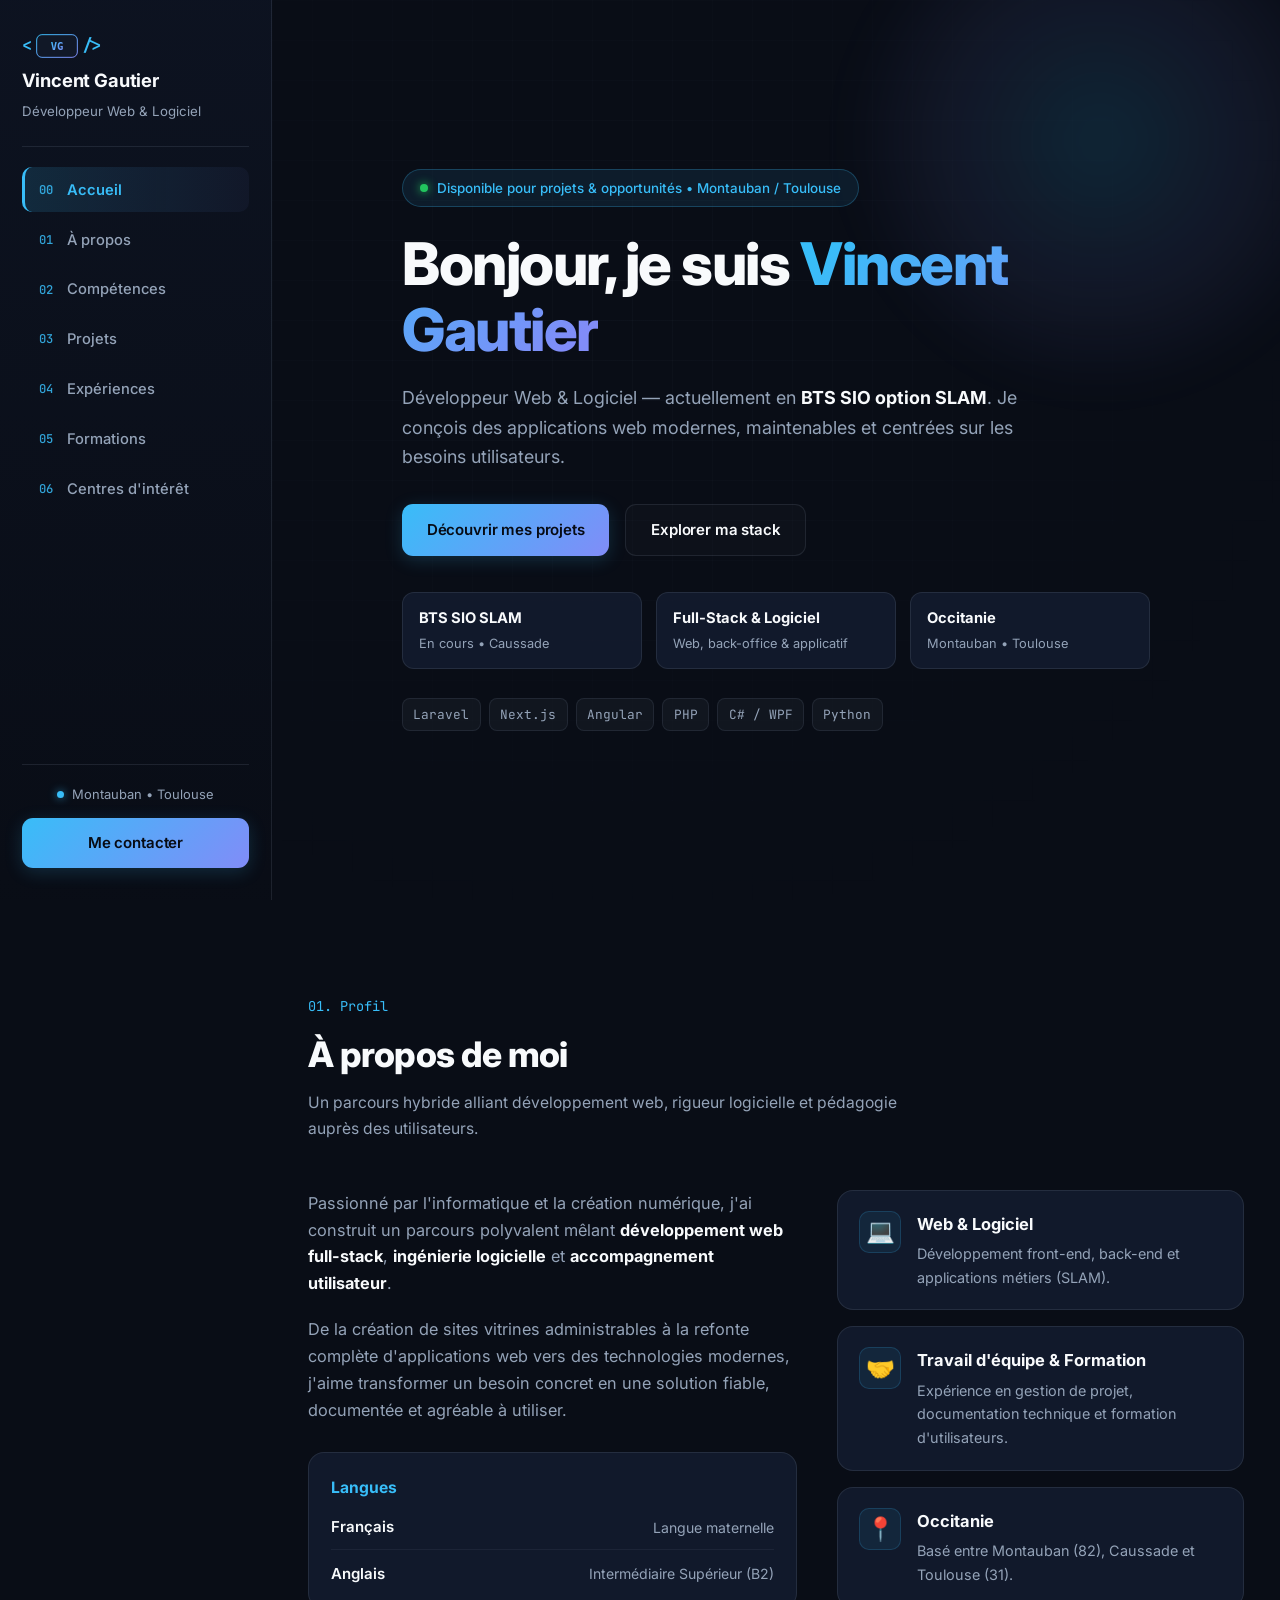
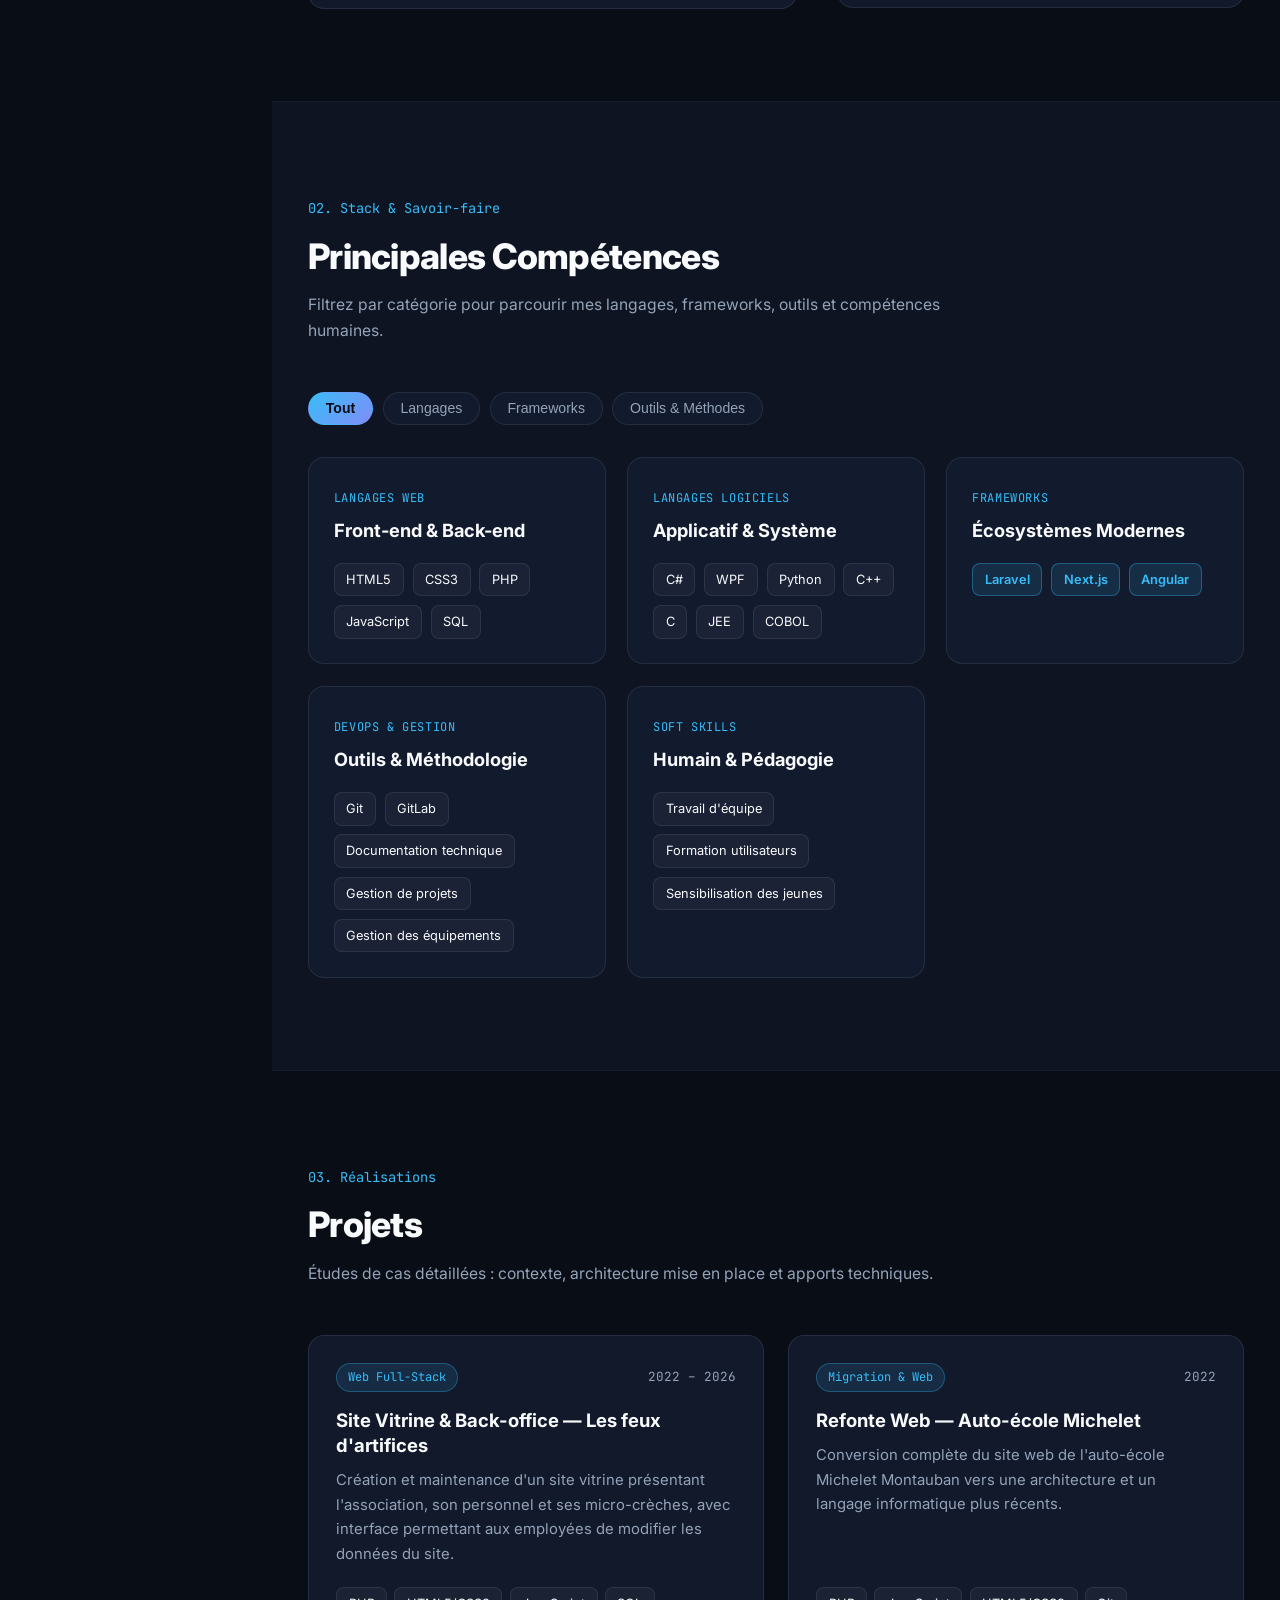
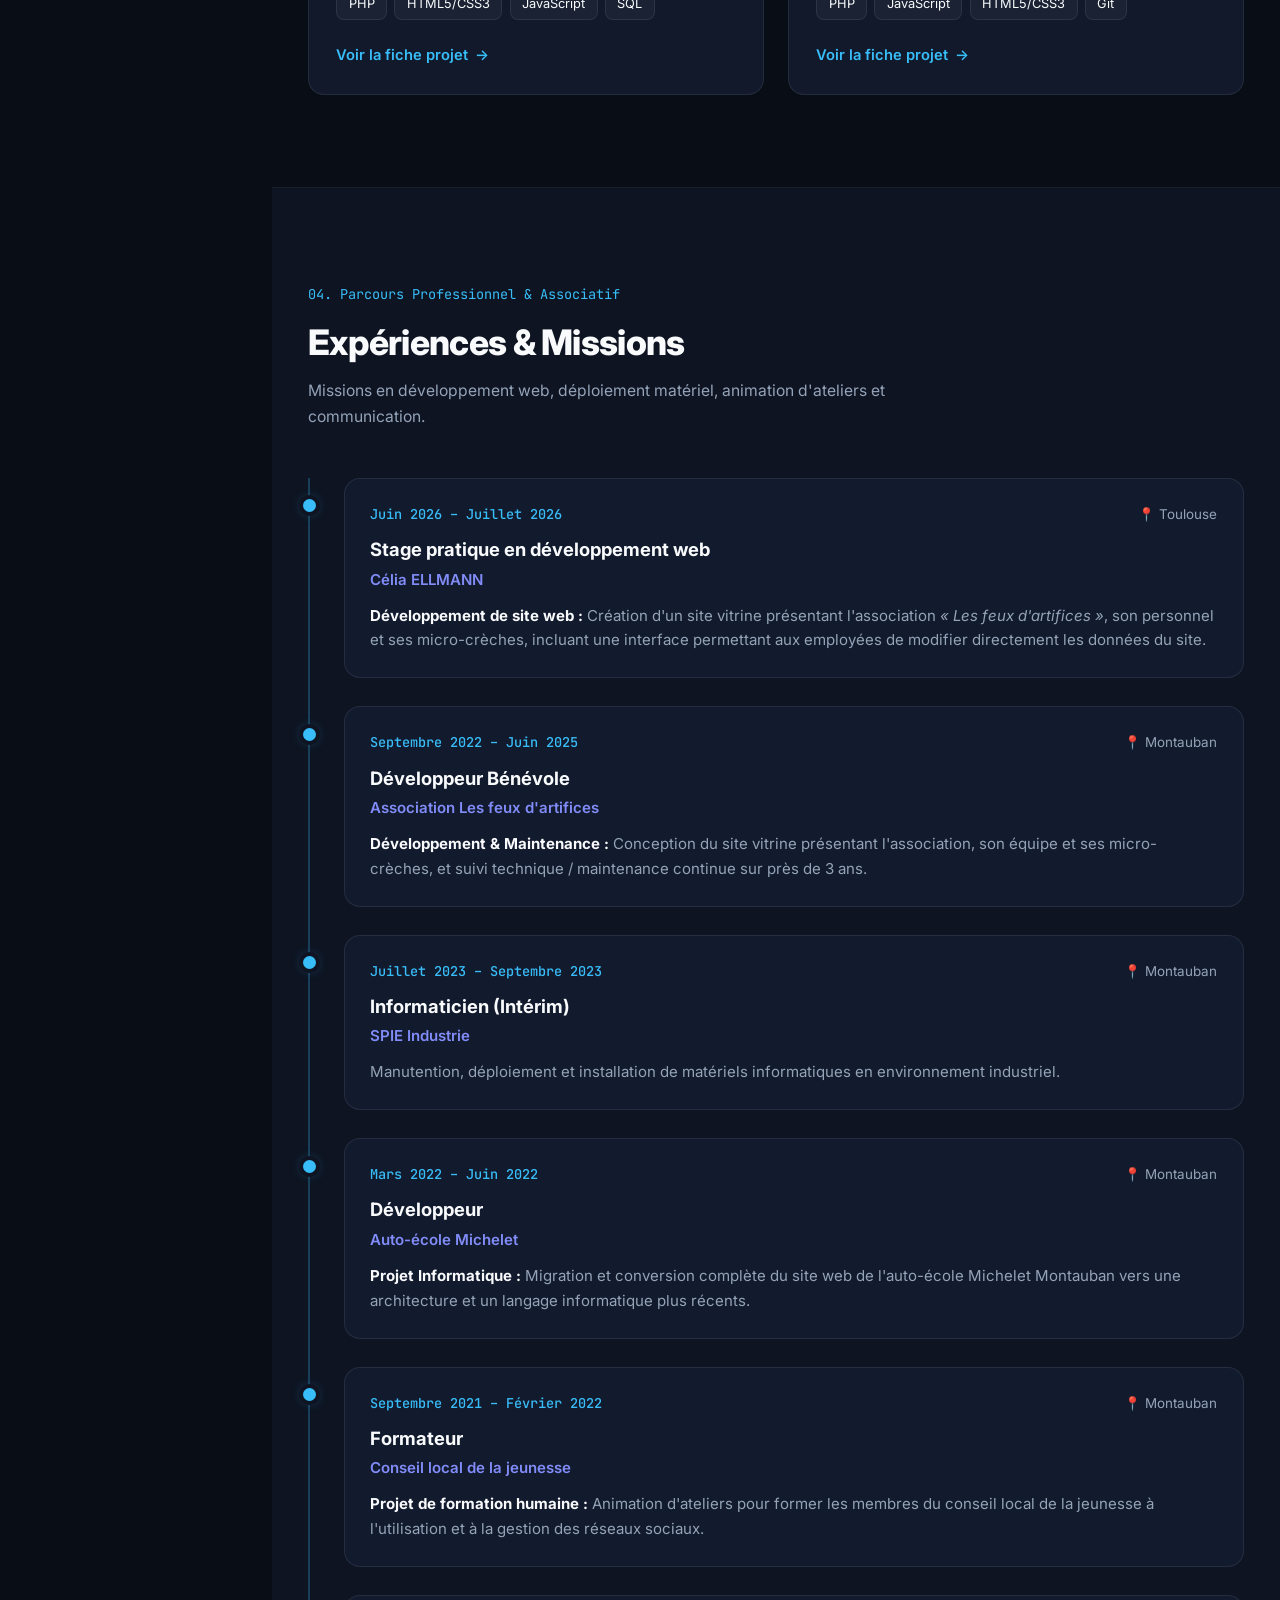
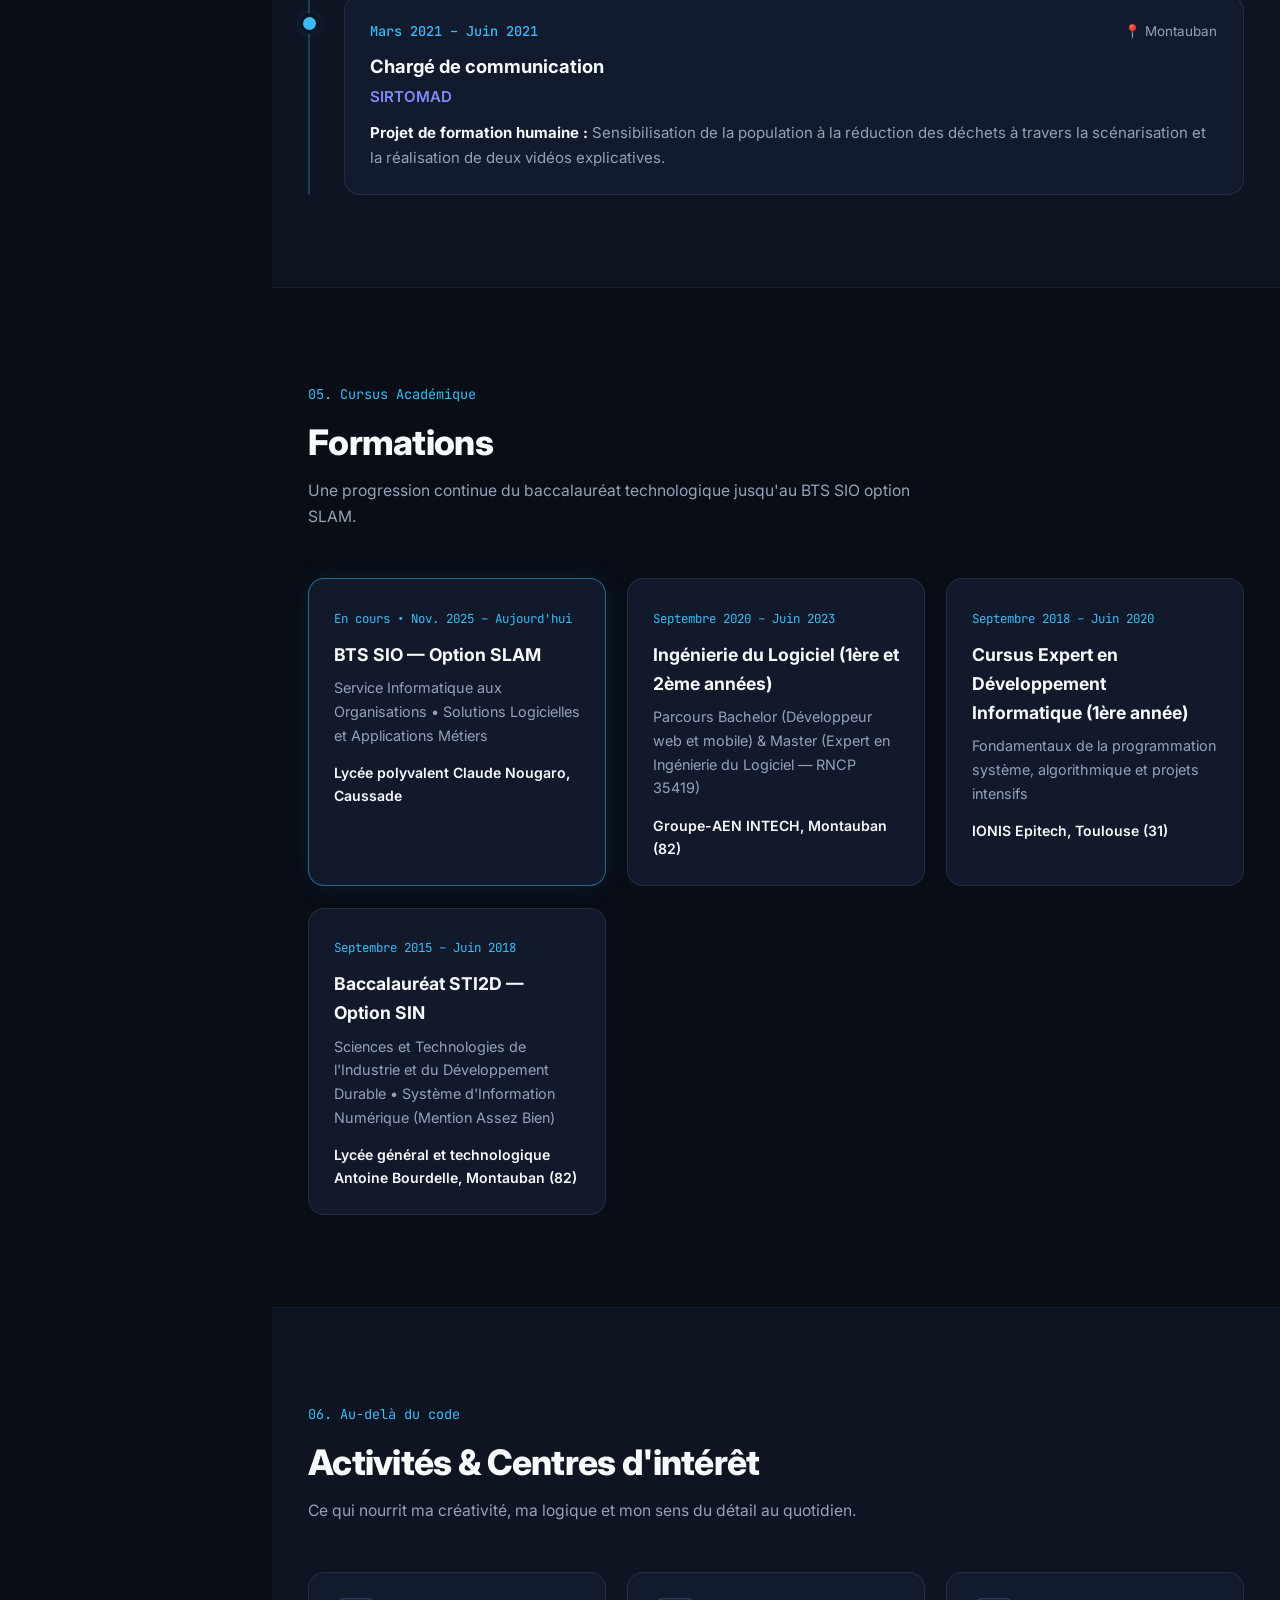
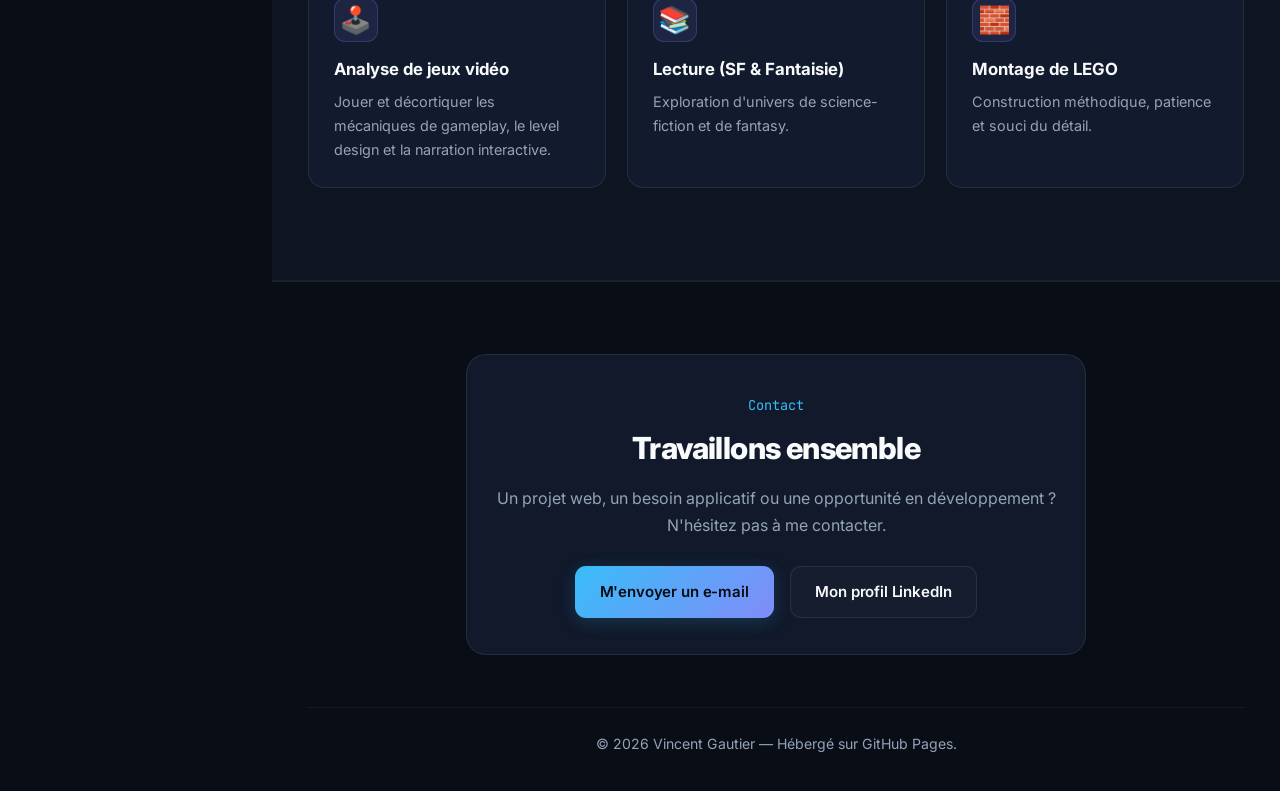
==== commit ea0c776d: "Update partie compétences" ====
--- a/index.html
+++ b/index.html
@@ -210,35 +210,12 @@
               <span class="skill-category-badge">Langages Web</span>
             </div>
             <h3>Front-end &amp; Back-end</h3>
-            <div class="skill-list">
-              <div class="skill-item">
-                <div class="skill-info">
-                  <span class="skill-name">HTML5 / CSS3</span>
-                  <span class="skill-level">Avancé • 90%</span>
-                </div>
-                <div class="skill-bar"><div class="skill-progress" style="width: 90%;"></div></div>
-              </div>
-              <div class="skill-item">
-                <div class="skill-info">
-                  <span class="skill-name">PHP</span>
-                  <span class="skill-level">Avancé • 85%</span>
-                </div>
-                <div class="skill-bar"><div class="skill-progress" style="width: 85%;"></div></div>
-              </div>
-              <div class="skill-item">
-                <div class="skill-info">
-                  <span class="skill-name">JavaScript</span>
-                  <span class="skill-level">Avancé • 80%</span>
-                </div>
-                <div class="skill-bar"><div class="skill-progress" style="width: 80%;"></div></div>
-              </div>
-              <div class="skill-item">
-                <div class="skill-info">
-                  <span class="skill-name">SQL</span>
-                  <span class="skill-level">Intermédiaire • 70%</span>
-                </div>
-                <div class="skill-bar"><div class="skill-progress" style="width: 70%;"></div></div>
-              </div>
+            <div class="skill-tags">
+              <span class="tech-tag">HTML5</span>
+              <span class="tech-tag">CSS3</span>
+              <span class="tech-tag">PHP</span>
+              <span class="tech-tag">JavaScript</span>
+              <span class="tech-tag">SQL</span>
             </div>
           </div>
 
@@ -248,42 +225,14 @@
               <span class="skill-category-badge">Langages Logiciels</span>
             </div>
             <h3>Applicatif &amp; Système</h3>
-            <div class="skill-list">
-              <div class="skill-item">
-                <div class="skill-info">
-                  <span class="skill-name">C# / WPF</span>
-                  <span class="skill-level">Intermédiaire • 70%</span>
-                </div>
-                <div class="skill-bar"><div class="skill-progress" style="width: 70%;"></div></div>
-              </div>
-              <div class="skill-item">
-                <div class="skill-info">
-                  <span class="skill-name">Python</span>
-                  <span class="skill-level">Intermédiaire • 70%</span>
-                </div>
-                <div class="skill-bar"><div class="skill-progress" style="width: 70%;"></div></div>
-              </div>
-              <div class="skill-item">
-                <div class="skill-info">
-                  <span class="skill-name">C / C++</span>
-                  <span class="skill-level">Intermédiaire • 65%</span>
-                </div>
-                <div class="skill-bar"><div class="skill-progress" style="width: 65%;"></div></div>
-              </div>
-              <div class="skill-item">
-                <div class="skill-info">
-                  <span class="skill-name">JEE</span>
-                  <span class="skill-level">Intermédiaire • 60%</span>
-                </div>
-                <div class="skill-bar"><div class="skill-progress" style="width: 60%;"></div></div>
-              </div>
-              <div class="skill-item">
-                <div class="skill-info">
-                  <span class="skill-name">COBOL</span>
-                  <span class="skill-level">Notions • 45%</span>
-                </div>
-                <div class="skill-bar"><div class="skill-progress" style="width: 45%;"></div></div>
-              </div>
+            <div class="skill-tags">
+              <span class="tech-tag">C#</span>
+              <span class="tech-tag">WPF</span>
+              <span class="tech-tag">Python</span>
+              <span class="tech-tag">C++</span>
+              <span class="tech-tag">C</span>
+              <span class="tech-tag">JEE</span>
+              <span class="tech-tag">COBOL</span>
             </div>
           </div>
 
@@ -293,28 +242,10 @@
               <span class="skill-category-badge">Frameworks</span>
             </div>
             <h3>Écosystèmes Modernes</h3>
-            <div class="skill-list">
-              <div class="skill-item">
-                <div class="skill-info">
-                  <span class="skill-name">Laravel</span>
-                  <span class="skill-level">Intermédiaire • 75%</span>
-                </div>
-                <div class="skill-bar"><div class="skill-progress highlight" style="width: 75%;"></div></div>
-              </div>
-              <div class="skill-item">
-                <div class="skill-info">
-                  <span class="skill-name">Next.js</span>
-                  <span class="skill-level">Intermédiaire • 70%</span>
-                </div>
-                <div class="skill-bar"><div class="skill-progress highlight" style="width: 70%;"></div></div>
-              </div>
-              <div class="skill-item">
-                <div class="skill-info">
-                  <span class="skill-name">Angular</span>
-                  <span class="skill-level">Intermédiaire • 65%</span>
-                </div>
-                <div class="skill-bar"><div class="skill-progress highlight" style="width: 65%;"></div></div>
-              </div>
+            <div class="skill-tags">
+              <span class="tech-tag highlight">Laravel</span>
+              <span class="tech-tag highlight">Next.js</span>
+              <span class="tech-tag highlight">Angular</span>
             </div>
           </div>
 
@@ -324,35 +255,12 @@
               <span class="skill-category-badge">DevOps &amp; Gestion</span>
             </div>
             <h3>Outils &amp; Méthodologie</h3>
-            <div class="skill-list">
-              <div class="skill-item">
-                <div class="skill-info">
-                  <span class="skill-name">Git &amp; GitLab</span>
-                  <span class="skill-level">Avancé • 85%</span>
-                </div>
-                <div class="skill-bar"><div class="skill-progress" style="width: 85%;"></div></div>
-              </div>
-              <div class="skill-item">
-                <div class="skill-info">
-                  <span class="skill-name">Documentation technique</span>
-                  <span class="skill-level">Avancé • 85%</span>
-                </div>
-                <div class="skill-bar"><div class="skill-progress" style="width: 85%;"></div></div>
-              </div>
-              <div class="skill-item">
-                <div class="skill-info">
-                  <span class="skill-name">Gestion de projets</span>
-                  <span class="skill-level">Intermédiaire+ • 80%</span>
-                </div>
-                <div class="skill-bar"><div class="skill-progress" style="width: 80%;"></div></div>
-              </div>
-              <div class="skill-item">
-                <div class="skill-info">
-                  <span class="skill-name">Gestion des équipements</span>
-                  <span class="skill-level">Intermédiaire+ • 75%</span>
-                </div>
-                <div class="skill-bar"><div class="skill-progress" style="width: 75%;"></div></div>
-              </div>
+            <div class="skill-tags">
+              <span class="tech-tag">Git</span>
+              <span class="tech-tag">GitLab</span>
+              <span class="tech-tag">Documentation technique</span>
+              <span class="tech-tag">Gestion de projets</span>
+              <span class="tech-tag">Gestion des équipements</span>
             </div>
           </div>
 
@@ -362,28 +270,10 @@
               <span class="skill-category-badge">Soft Skills</span>
             </div>
             <h3>Humain &amp; Pédagogie</h3>
-            <div class="skill-list">
-              <div class="skill-item">
-                <div class="skill-info">
-                  <span class="skill-name">Travail d'équipe</span>
-                  <span class="skill-level">Avancé • 90%</span>
-                </div>
-                <div class="skill-bar"><div class="skill-progress" style="width: 90%;"></div></div>
-              </div>
-              <div class="skill-item">
-                <div class="skill-info">
-                  <span class="skill-name">Formation utilisateurs</span>
-                  <span class="skill-level">Avancé • 85%</span>
-                </div>
-                <div class="skill-bar"><div class="skill-progress" style="width: 85%;"></div></div>
-              </div>
-              <div class="skill-item">
-                <div class="skill-info">
-                  <span class="skill-name">Sensibilisation des jeunes</span>
-                  <span class="skill-level">Avancé • 85%</span>
-                </div>
-                <div class="skill-bar"><div class="skill-progress" style="width: 85%;"></div></div>
-              </div>
+            <div class="skill-tags">
+              <span class="tech-tag">Travail d'équipe</span>
+              <span class="tech-tag">Formation utilisateurs</span>
+              <span class="tech-tag">Sensibilisation des jeunes</span>
             </div>
           </div>
         </div>
--- a/style.css
+++ b/style.css
@@ -566,53 +566,10 @@
   margin: 0.35rem 0 1.15rem;
 }
 
-.skill-list {
-  display: flex;
-  flex-direction: column;
-  gap: 0.95rem;
-}
-
-.skill-item {
-  display: flex;
-  flex-direction: column;
-  gap: 0.35rem;
-}
-
-.skill-info {
-  display: flex;
-  justify-content: space-between;
-  align-items: center;
-  font-size: 0.88rem;
-}
-
-.skill-name {
-  font-weight: 500;
-  color: var(--text);
-}
-
-.skill-level {
-  font-family: 'JetBrains Mono', monospace;
-  font-size: 0.75rem;
-  color: var(--primary);
-}
-
-.skill-bar {
-  width: 100%;
-  height: 7px;
-  background: rgba(255, 255, 255, 0.06);
-  border-radius: 999px;
-  overflow: hidden;
-}
-
-.skill-progress {
-  height: 100%;
-  background: linear-gradient(90deg, var(--primary), var(--accent));
-  border-radius: 999px;
-  transition: width 0.6s ease;
-}
-
-.skill-progress.highlight {
-  box-shadow: 0 0 12px rgba(56, 189, 248, 0.45);
+.skill-tags {
+  display: flex;
+  flex-wrap: wrap;
+  gap: 0.55rem;
 }
 
 /* Tags */
